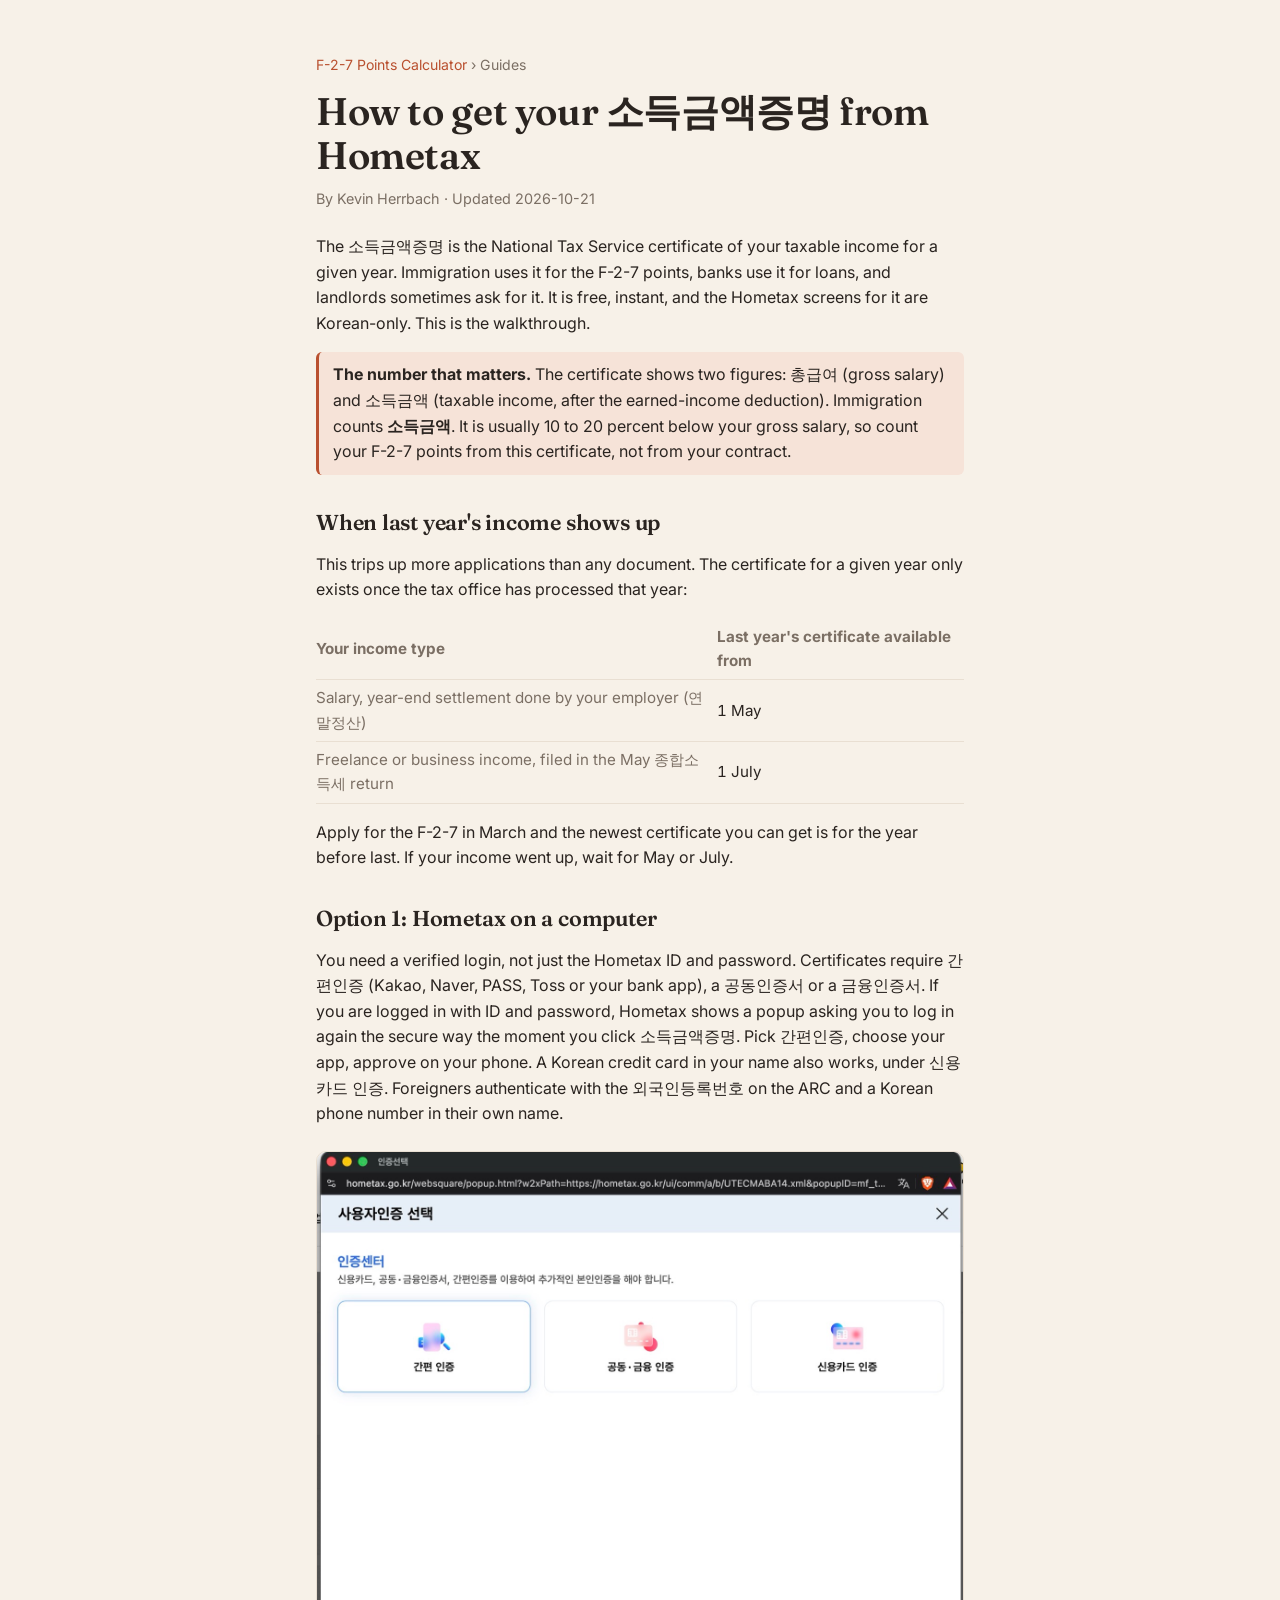
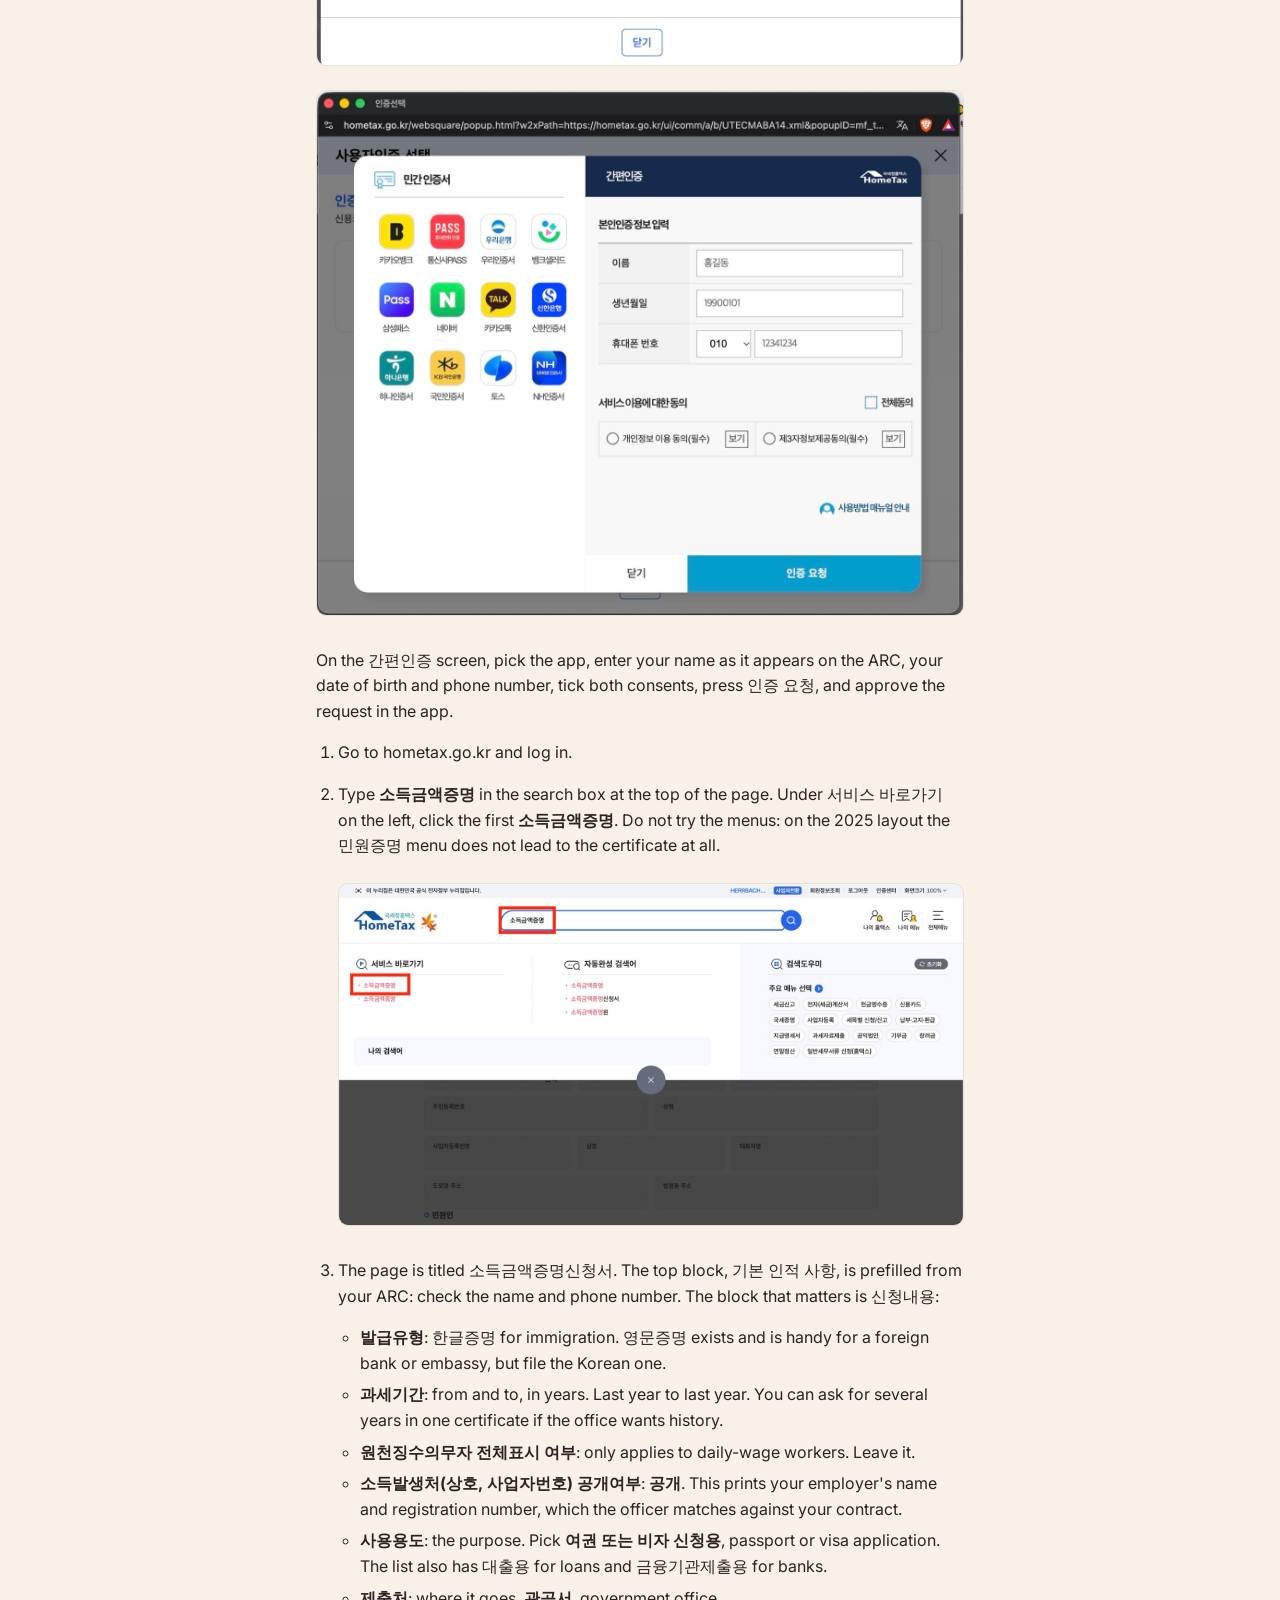
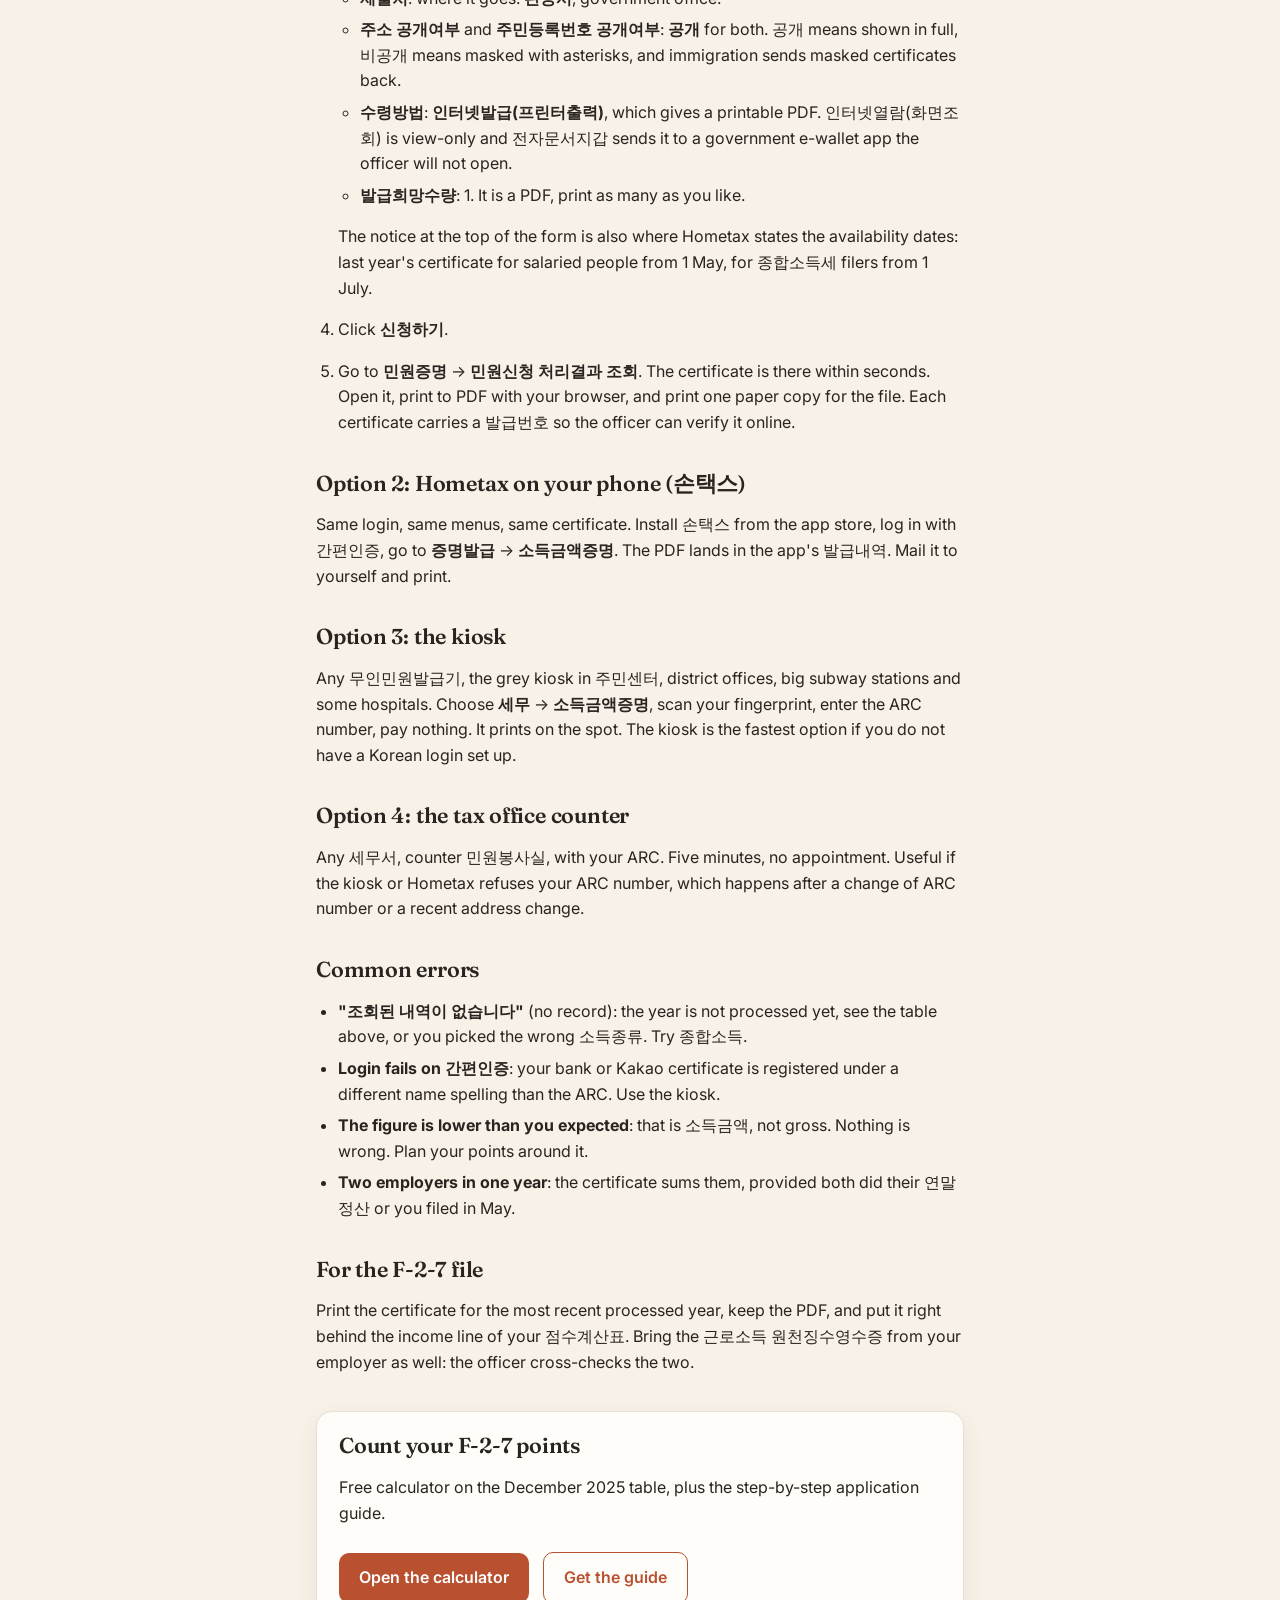
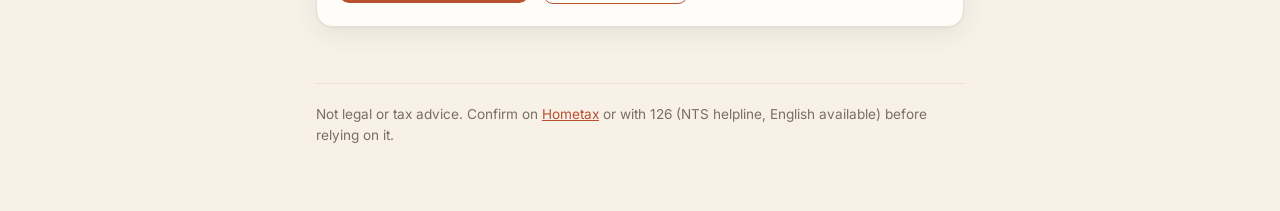
==== income-certificate-hometax.html @ 90f246bd "hometax: exact dropdown values" ====
<!doctype html>
<html lang="en">
<head>
<meta charset="utf-8">
<meta name="viewport" content="width=device-width, initial-scale=1">
<title>How to get your 소득금액증명 (income certificate) from Hometax, in English</title>
<meta name="description" content="Step-by-step: issuing the Korean income certificate (소득금액증명) on Hometax or at a kiosk, which number immigration reads for the F-2-7, and when last year's income becomes available.">
<link rel="canonical" href="https://kevin-h2r.github.io/f27/income-certificate-hometax.html">
<link rel="preconnect" href="https://fonts.googleapis.com">
<link href="https://fonts.googleapis.com/css2?family=Fraunces:opsz,wght@9..144,500;9..144,600&family=Inter:wght@400;500;600&display=swap" rel="stylesheet">
<link rel="stylesheet" href="style.css">
</head>
<body><main>
<p class="crumb"><a href="./">F-2-7 Points Calculator</a> › Guides</p>
<article>
<h1>How to get your 소득금액증명 from Hometax</h1><p class="byline">By Kevin Herrbach · Updated 2026-10-21</p>
<p>The 소득금액증명 is the National Tax Service certificate of your taxable income for a given year. Immigration uses it for the F-2-7 points, banks use it for loans, and landlords sometimes ask for it. It is free, instant, and the Hometax screens for it are Korean-only. This is the walkthrough.</p>
<div class="note"><strong>The number that matters.</strong> The certificate shows two figures: 총급여 (gross salary) and 소득금액 (taxable income, after the earned-income deduction). Immigration counts <strong>소득금액</strong>. It is usually 10 to 20 percent below your gross salary, so count your F-2-7 points from this certificate, not from your contract.</div><h2>When last year&#39;s income shows up</h2>
<p>This trips up more applications than any document. The certificate for a given year only exists once the tax office has processed that year:</p>
<table>
<thead>
<tr>
<th>Your income type</th>
<th>Last year&#39;s certificate available from</th>
</tr>
</thead>
<tbody><tr>
<td>Salary, year-end settlement done by your employer (연말정산)</td>
<td>1 May</td>
</tr>
<tr>
<td>Freelance or business income, filed in the May 종합소득세 return</td>
<td>1 July</td>
</tr>
</tbody></table>
<p>Apply for the F-2-7 in March and the newest certificate you can get is for the year before last. If your income went up, wait for May or July.</p>
<h2>Option 1: Hometax on a computer</h2>
<p>You need a verified login, not just the Hometax ID and password. Certificates require 간편인증 (Kakao, Naver, PASS, Toss or your bank app), a 공동인증서 or a 금융인증서. If you are logged in with ID and password, Hometax shows a popup asking you to log in again the secure way the moment you click 소득금액증명. Pick 간편인증, choose your app, approve on your phone. A Korean credit card in your name also works, under 신용카드 인증. Foreigners authenticate with the 외국인등록번호 on the ARC and a Korean phone number in their own name.</p>
<img src="img/hometax-auth.jpg" alt="Hometax popup asking for additional identity verification: 간편 인증, 공동·금융 인증, 신용카드 인증" loading="lazy" style="width:100%;border:1px solid var(--line);border-radius:10px;margin:8px 0"><img src="img/hometax-auth2.jpg" alt="Hometax 간편인증 screen: list of apps (KakaoTalk, Naver, PASS, Toss, bank apps) and the name, birth date, phone number form" loading="lazy" style="width:100%;border:1px solid var(--line);border-radius:10px;margin:8px 0"><p>On the 간편인증 screen, pick the app, enter your name as it appears on the ARC, your date of birth and phone number, tick both consents, press 인증 요청, and approve the request in the app.</p>
<ol>
<li><p>Go to hometax.go.kr and log in.</p>
</li>
<li><p>Type <strong>소득금액증명</strong> in the search box at the top of the page. Under 서비스 바로가기 on the left, click the first <strong>소득금액증명</strong>. Do not try the menus: on the 2025 layout the 민원증명 menu does not lead to the certificate at all.</p>
<img src="img/hometax-search.jpg" alt="Hometax search box with 소득금액증명 typed, and the 소득금액증명 link under 서비스 바로가기" loading="lazy" style="width:100%;border:1px solid var(--line);border-radius:10px;margin:8px 0"></li>
<li><p>The page is titled 소득금액증명신청서. The top block, 기본 인적 사항, is prefilled from your ARC: check the name and phone number. The block that matters is 신청내용:</p>
<ul>
<li><strong>발급유형</strong>: 한글증명 for immigration. 영문증명 exists and is handy for a foreign bank or embassy, but file the Korean one.</li>
<li><strong>과세기간</strong>: from and to, in years. Last year to last year. You can ask for several years in one certificate if the office wants history.</li>
<li><strong>원천징수의무자 전체표시 여부</strong>: only applies to daily-wage workers. Leave it.</li>
<li><strong>소득발생처(상호, 사업자번호) 공개여부</strong>: <strong>공개</strong>. This prints your employer&#39;s name and registration number, which the officer matches against your contract.</li>
<li><strong>사용용도</strong>: the purpose. Pick <strong>여권 또는 비자 신청용</strong>, passport or visa application. The list also has 대출용 for loans and 금융기관제출용 for banks.</li>
<li><strong>제출처</strong>: where it goes. <strong>관공서</strong>, government office.</li>
<li><strong>주소 공개여부</strong> and <strong>주민등록번호 공개여부</strong>: <strong>공개</strong> for both. 공개 means shown in full, 비공개 means masked with asterisks, and immigration sends masked certificates back.</li>
<li><strong>수령방법</strong>: <strong>인터넷발급(프린터출력)</strong>, which gives a printable PDF. 인터넷열람(화면조회) is view-only and 전자문서지갑 sends it to a government e-wallet app the officer will not open.</li>
<li><strong>발급희망수량</strong>: 1. It is a PDF, print as many as you like.</li>
</ul>
<p>The notice at the top of the form is also where Hometax states the availability dates: last year&#39;s certificate for salaried people from 1 May, for 종합소득세 filers from 1 July.</p>
</li>
<li><p>Click <strong>신청하기</strong>.</p>
</li>
<li><p>Go to <strong>민원증명</strong> → <strong>민원신청 처리결과 조회</strong>. The certificate is there within seconds. Open it, print to PDF with your browser, and print one paper copy for the file. Each certificate carries a 발급번호 so the officer can verify it online.</p>
</li>
</ol>
<h2>Option 2: Hometax on your phone (손택스)</h2>
<p>Same login, same menus, same certificate. Install 손택스 from the app store, log in with 간편인증, go to <strong>증명발급</strong> → <strong>소득금액증명</strong>. The PDF lands in the app&#39;s 발급내역. Mail it to yourself and print.</p>
<h2>Option 3: the kiosk</h2>
<p>Any 무인민원발급기, the grey kiosk in 주민센터, district offices, big subway stations and some hospitals. Choose <strong>세무</strong> → <strong>소득금액증명</strong>, scan your fingerprint, enter the ARC number, pay nothing. It prints on the spot. The kiosk is the fastest option if you do not have a Korean login set up.</p>
<h2>Option 4: the tax office counter</h2>
<p>Any 세무서, counter 민원봉사실, with your ARC. Five minutes, no appointment. Useful if the kiosk or Hometax refuses your ARC number, which happens after a change of ARC number or a recent address change.</p>
<h2>Common errors</h2>
<ul>
<li><strong>&quot;조회된 내역이 없습니다&quot;</strong> (no record): the year is not processed yet, see the table above, or you picked the wrong 소득종류. Try 종합소득.</li>
<li><strong>Login fails on 간편인증</strong>: your bank or Kakao certificate is registered under a different name spelling than the ARC. Use the kiosk.</li>
<li><strong>The figure is lower than you expected</strong>: that is 소득금액, not gross. Nothing is wrong. Plan your points around it.</li>
<li><strong>Two employers in one year</strong>: the certificate sums them, provided both did their 연말정산 or you filed in May.</li>
</ul>
<h2>For the F-2-7 file</h2>
<p>Print the certificate for the most recent processed year, keep the PDF, and put it right behind the income line of your 점수계산표. Bring the 근로소득 원천징수영수증 from your employer as well: the officer cross-checks the two.</p>
</article>
<div class="card box">
<h2 style="margin-top:0">Count your F-2-7 points</h2>
<p>Free calculator on the December 2025 table, plus the step-by-step application guide.</p>
<a class="cta" href="./">Open the calculator</a>
<a class="cta alt" href="https://kevinherrbach.gumroad.com/l/f_2_7">Get the guide</a>
</div>
<footer>Not legal or tax advice. Confirm on <a href="https://www.hometax.go.kr">Hometax</a> or with 126 (NTS helpline, English available) before relying on it.</footer>
</main></body></html>
---- style.css ----
:root{--bg:#f7f1e8;--card:#fffdf9;--fg:#2a2420;--muted:#7b6f64;--line:#e9dfd2;--accent:#b9502f;--accent-soft:#f6e3d8;--ok:#3f7d5a;--ok-soft:#e3efe6;--bad:#b5432e;--bad-soft:#f8e1dc;--shadow:0 1px 2px rgba(60,40,20,.05),0 8px 24px rgba(60,40,20,.07)}
*{box-sizing:border-box}
body{margin:0;background:var(--bg);color:var(--fg);font:16px/1.6 Inter,system-ui,sans-serif;-webkit-font-smoothing:antialiased}
main{max-width:680px;margin:0 auto;padding:40px 16px 64px}
h1,h2{font-family:Fraunces,Georgia,serif;font-weight:600;letter-spacing:-.01em;line-height:1.15}
h1{font-size:2.4rem;margin:0 0 10px}
h2{font-size:1.35rem;margin:40px 0 12px}
.lede{color:var(--muted);margin:0 0 24px;font-size:1.05rem}
.lede strong{color:var(--fg)}
.card{background:var(--card);border:1px solid var(--line);border-radius:16px;padding:22px;box-shadow:var(--shadow)}
#result{position:sticky;top:12px;z-index:1;margin-bottom:24px}
.score{display:flex;align-items:baseline;gap:10px;flex-wrap:wrap}
#total{font-family:Fraunces,Georgia,serif;font-size:3rem;font-weight:600;line-height:1}
.of{color:var(--muted);font-size:1.1rem}
#verdict{margin-left:auto;padding:4px 12px;border-radius:999px;font-size:.85rem;font-weight:600}
.ok{background:var(--ok-soft);color:var(--ok)}.bad{background:var(--bad-soft);color:var(--bad)}
.bar{height:8px;background:var(--line);border-radius:999px;margin:14px 0 16px;overflow:hidden}
.bar i{display:block;height:100%;width:0;background:var(--accent);border-radius:999px;transition:width .3s}
.bar i.ok{background:var(--ok)}
summary{cursor:pointer;font-size:.88rem;color:var(--muted);font-weight:500;list-style:none;display:flex;align-items:center;gap:6px}summary::before{content:"▸";font-size:.75rem;transition:transform .15s}details[open] summary::before{transform:rotate(90deg)}details[open] summary{margin-bottom:6px}
table{width:100%;border-collapse:collapse;font-size:.92rem;color:var(--muted)}
td{padding:5px 0;border-top:1px dashed var(--line)}td:last-child{text-align:right;color:var(--fg);font-weight:600;font-variant-numeric:tabular-nums}
form h2:first-of-type{margin-top:0}
form h2{font-size:1.1rem;margin:28px 0 4px}
label{display:block;margin:16px 0 6px;font-weight:500;font-size:.95rem}
select,input{width:100%;padding:11px 12px;font:inherit;border:1px solid var(--line);border-radius:10px;background:#fff;color:var(--fg);transition:border-color .15s,box-shadow .15s}
select:focus,input:focus{outline:none;border-color:var(--accent);box-shadow:0 0 0 3px var(--accent-soft)}
.chk{display:flex;gap:10px;align-items:flex-start;font-weight:400;margin:8px 0}.chk input{width:18px;height:18px;margin-top:3px;accent-color:var(--accent)}
.muted{color:var(--muted);font-size:.88rem}
#gap{padding-left:20px}#gap li{margin:6px 0}
.cta{display:inline-block;padding:12px 20px;border-radius:10px;background:var(--accent);color:#fff;text-decoration:none;font-weight:600;margin:10px 10px 0 0;transition:transform .1s,filter .15s}
.cta:hover{filter:brightness(1.06);transform:translateY(-1px)}
.cta.alt{background:transparent;color:var(--accent);border:1.5px solid var(--accent)}
ul.kit{list-style:none;padding:0;display:grid;gap:8px}
ul.kit li a{display:block;padding:12px 14px;background:var(--card);border:1px solid var(--line);border-radius:10px;color:var(--fg);text-decoration:none}
ul.kit li a:hover{border-color:var(--accent)}
.faq p{margin:0 0 14px}.faq strong{display:block;font-weight:600}
footer{margin-top:56px;padding-top:20px;border-top:1px solid var(--line);font-size:.85rem;color:var(--muted)}
footer a,p a{color:var(--accent)}

/* articles */
article h2{margin-top:36px}article h3{font-family:Fraunces,Georgia,serif;font-size:1.05rem;margin:24px 0 6px}
article p,article li{color:var(--fg)}article ol,article ul{padding-left:22px}article li{margin:6px 0}
article table{margin:12px 0}article td,article th{text-align:left;padding:6px 8px 6px 0;border-bottom:1px solid var(--line);font-size:.95rem}article td:last-child{text-align:left;font-weight:400}
.note{background:var(--accent-soft);border-left:3px solid var(--accent);padding:10px 14px;border-radius:6px;margin:16px 0}
.crumb{font-size:.88rem;color:var(--muted);margin-bottom:12px}.crumb a{color:var(--accent);text-decoration:none}
.byline{color:var(--muted);font-size:.9rem;margin:0 0 24px}
.box{margin:36px 0 0}
ul.guides{list-style:none;padding:0}ul.guides li{margin:8px 0}ul.guides a{color:var(--accent);text-decoration:none;font-weight:500}
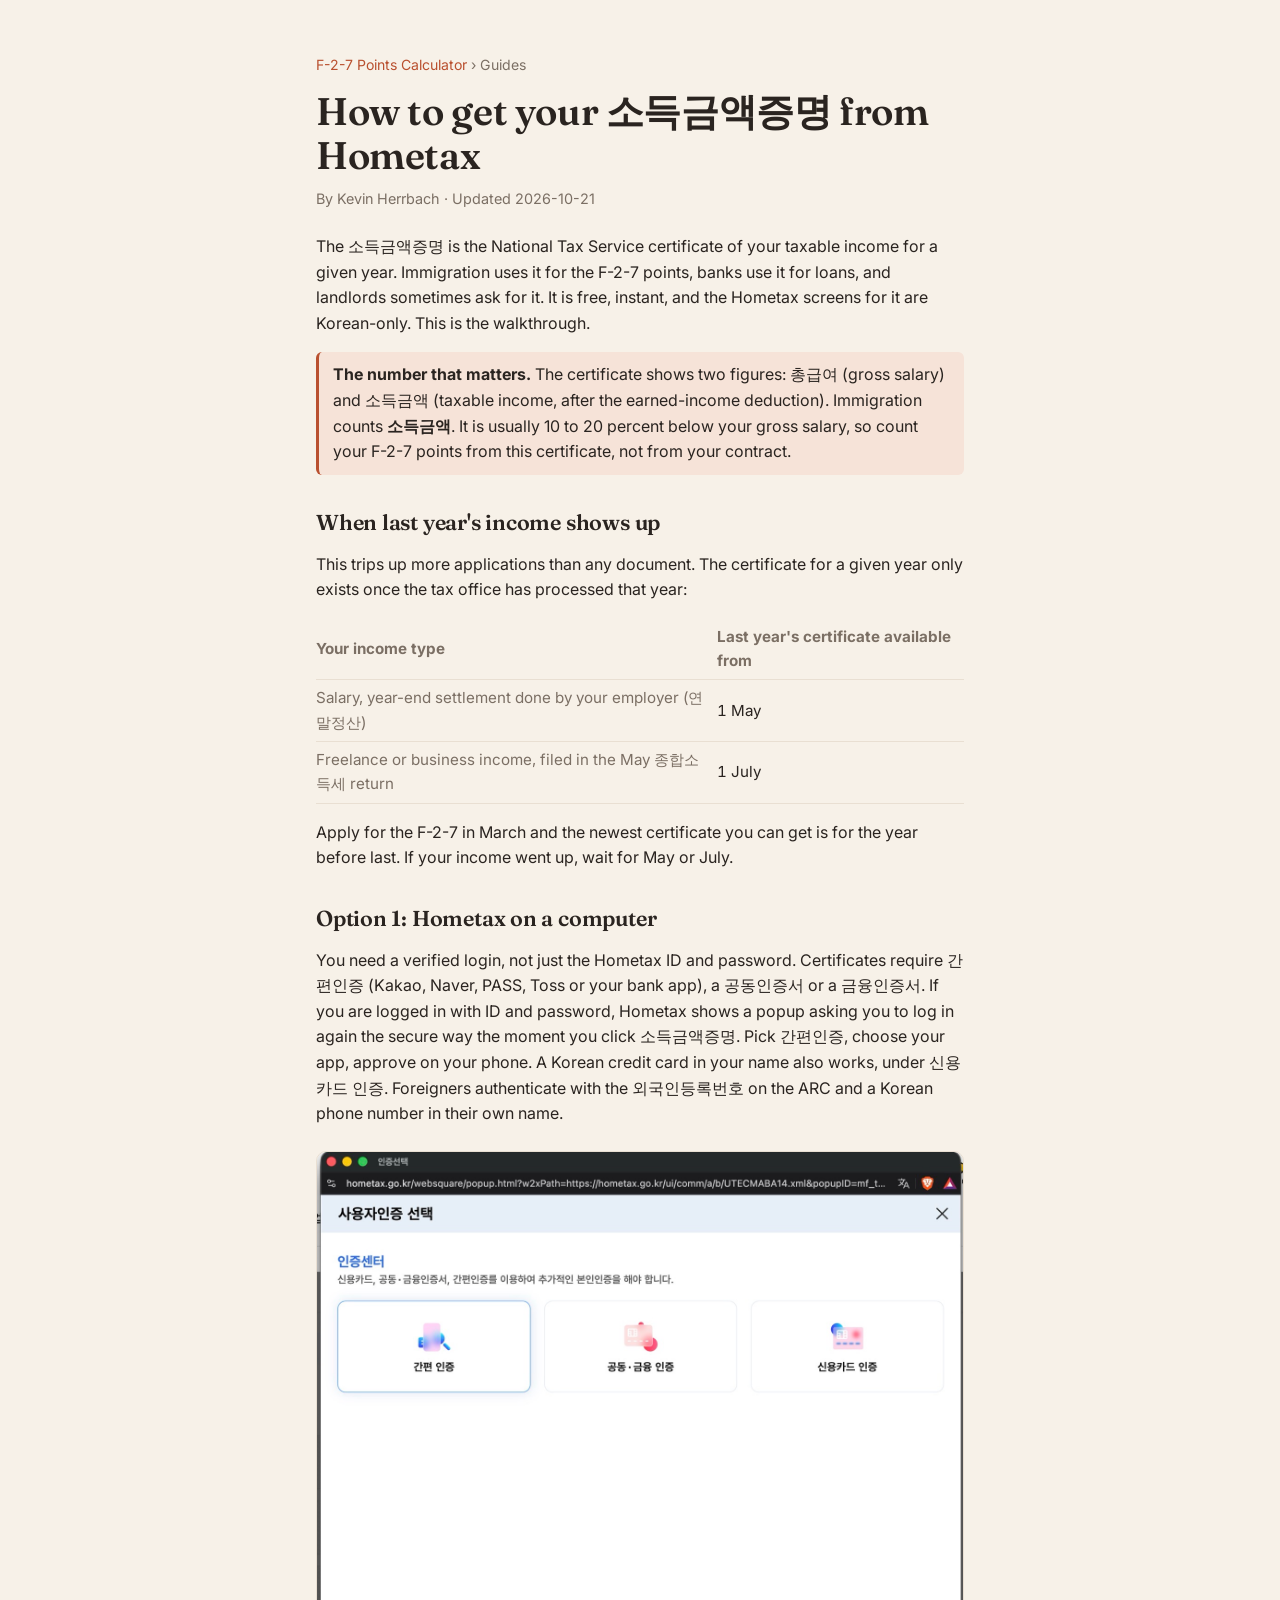
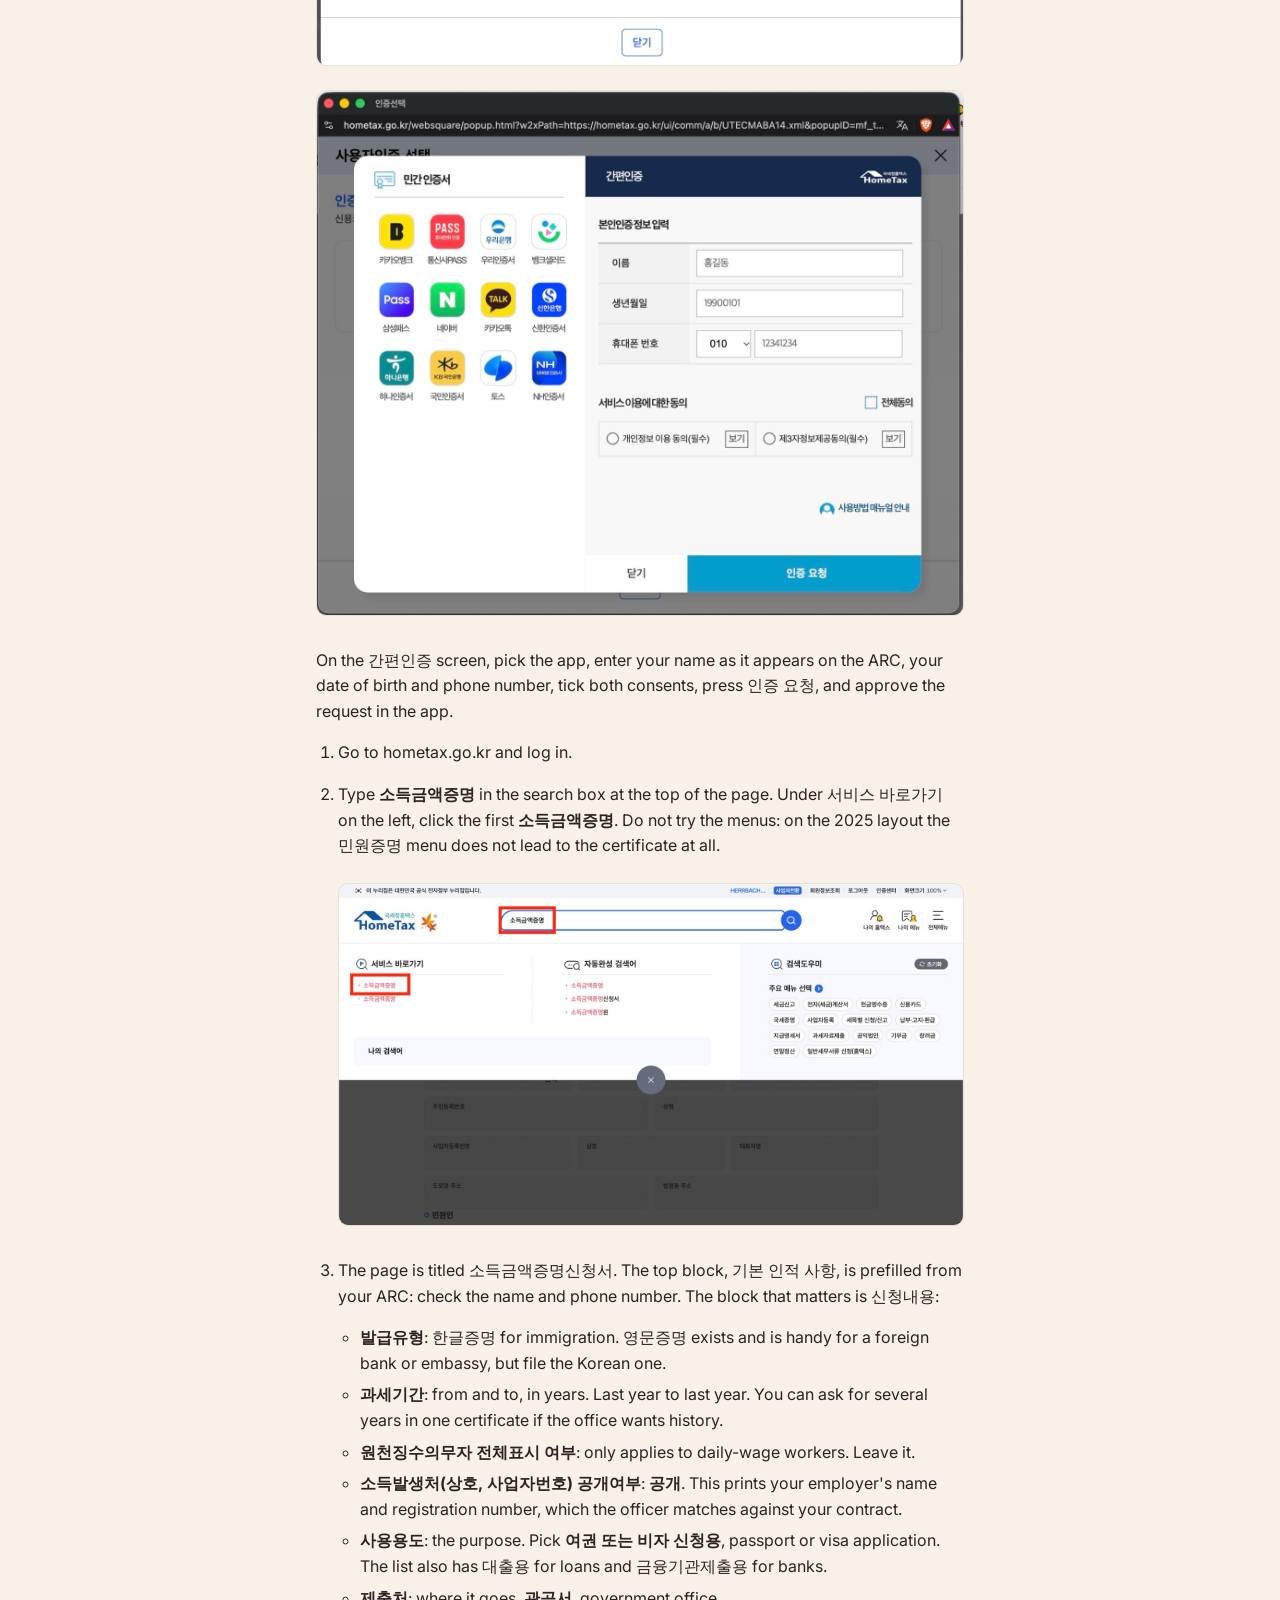
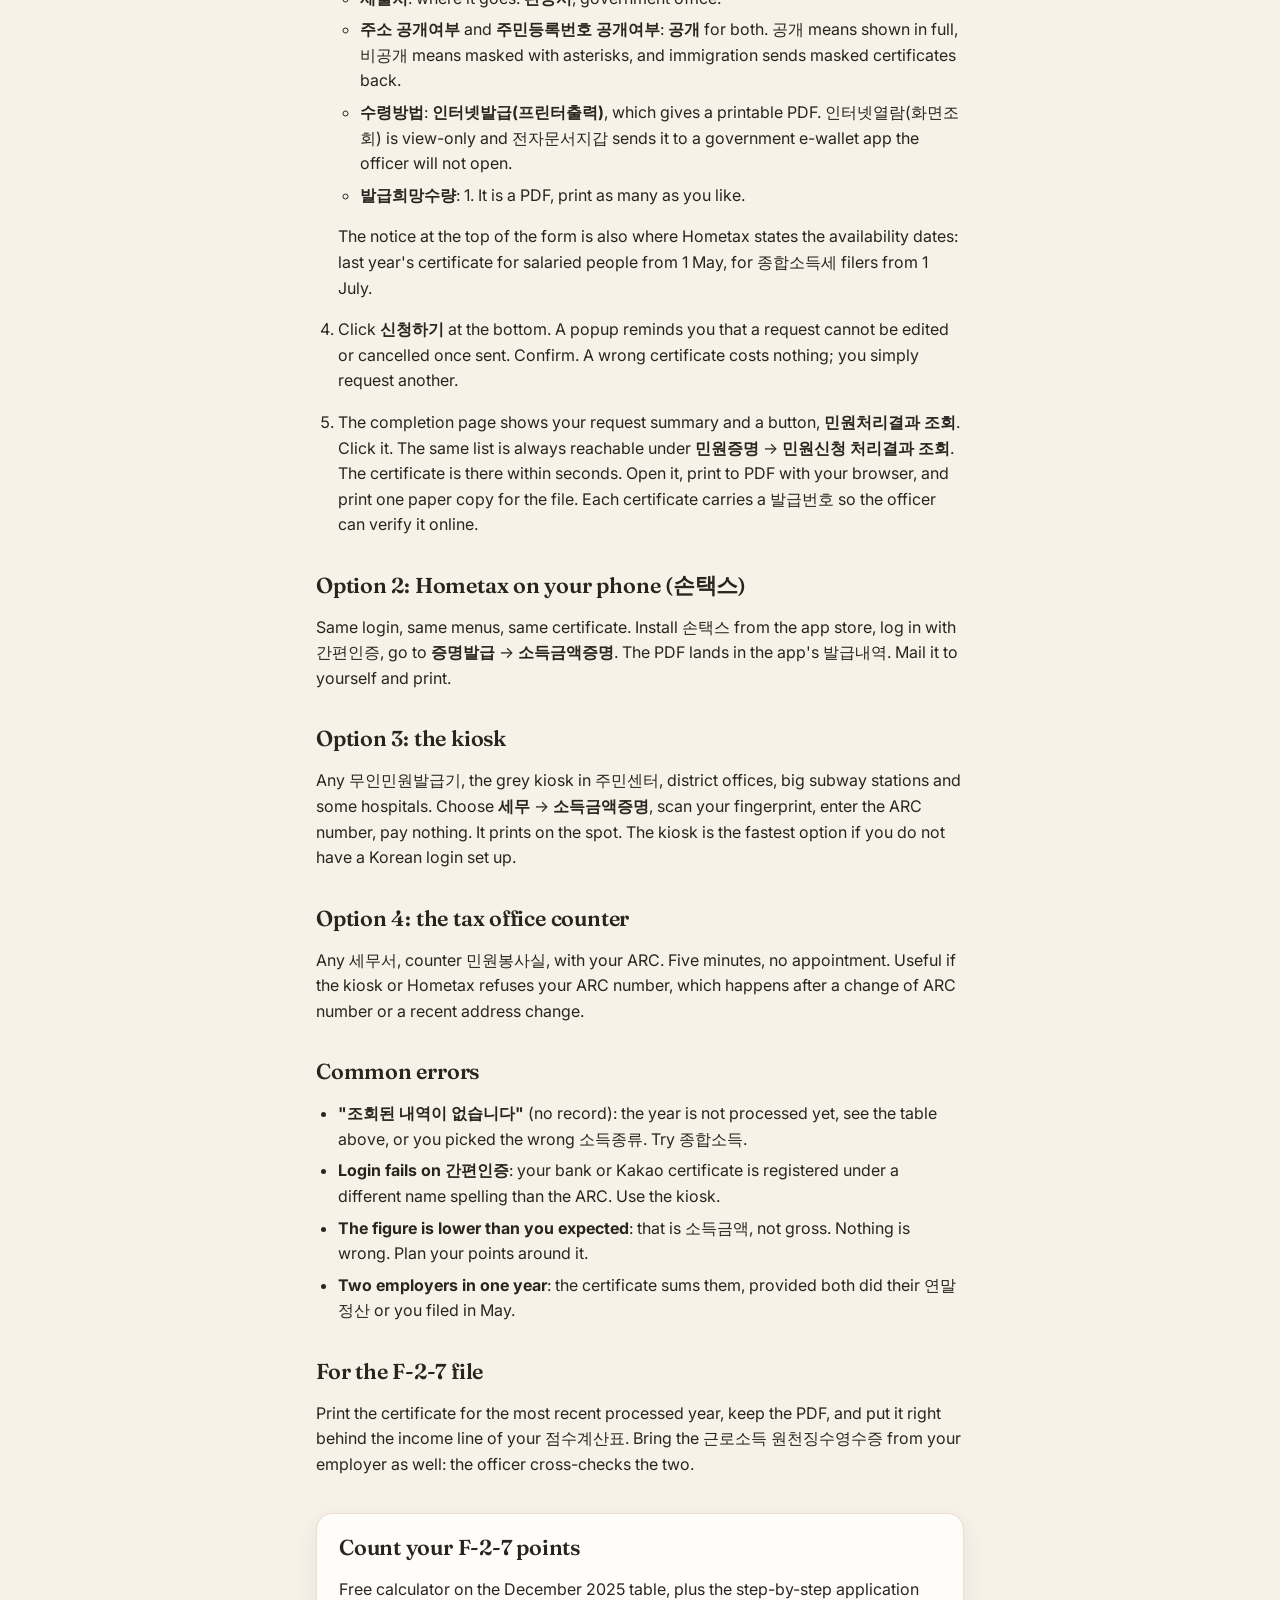
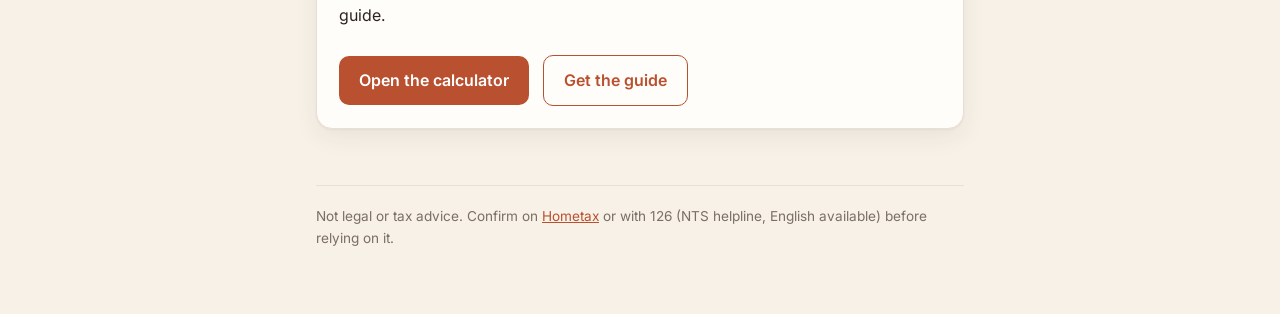
==== commit 047f9734: "hometax: submit and result flow" ====
--- a/income-certificate-hometax.html
+++ b/income-certificate-hometax.html
@@ -56,9 +56,9 @@
 </ul>
 <p>The notice at the top of the form is also where Hometax states the availability dates: last year&#39;s certificate for salaried people from 1 May, for 종합소득세 filers from 1 July.</p>
 </li>
-<li><p>Click <strong>신청하기</strong>.</p>
+<li><p>Click <strong>신청하기</strong> at the bottom. A popup reminds you that a request cannot be edited or cancelled once sent. Confirm. A wrong certificate costs nothing; you simply request another.</p>
 </li>
-<li><p>Go to <strong>민원증명</strong> → <strong>민원신청 처리결과 조회</strong>. The certificate is there within seconds. Open it, print to PDF with your browser, and print one paper copy for the file. Each certificate carries a 발급번호 so the officer can verify it online.</p>
+<li><p>The completion page shows your request summary and a button, <strong>민원처리결과 조회</strong>. Click it. The same list is always reachable under <strong>민원증명</strong> → <strong>민원신청 처리결과 조회</strong>. The certificate is there within seconds. Open it, print to PDF with your browser, and print one paper copy for the file. Each certificate carries a 발급번호 so the officer can verify it online.</p>
 </li>
 </ol>
 <h2>Option 2: Hometax on your phone (손택스)</h2>
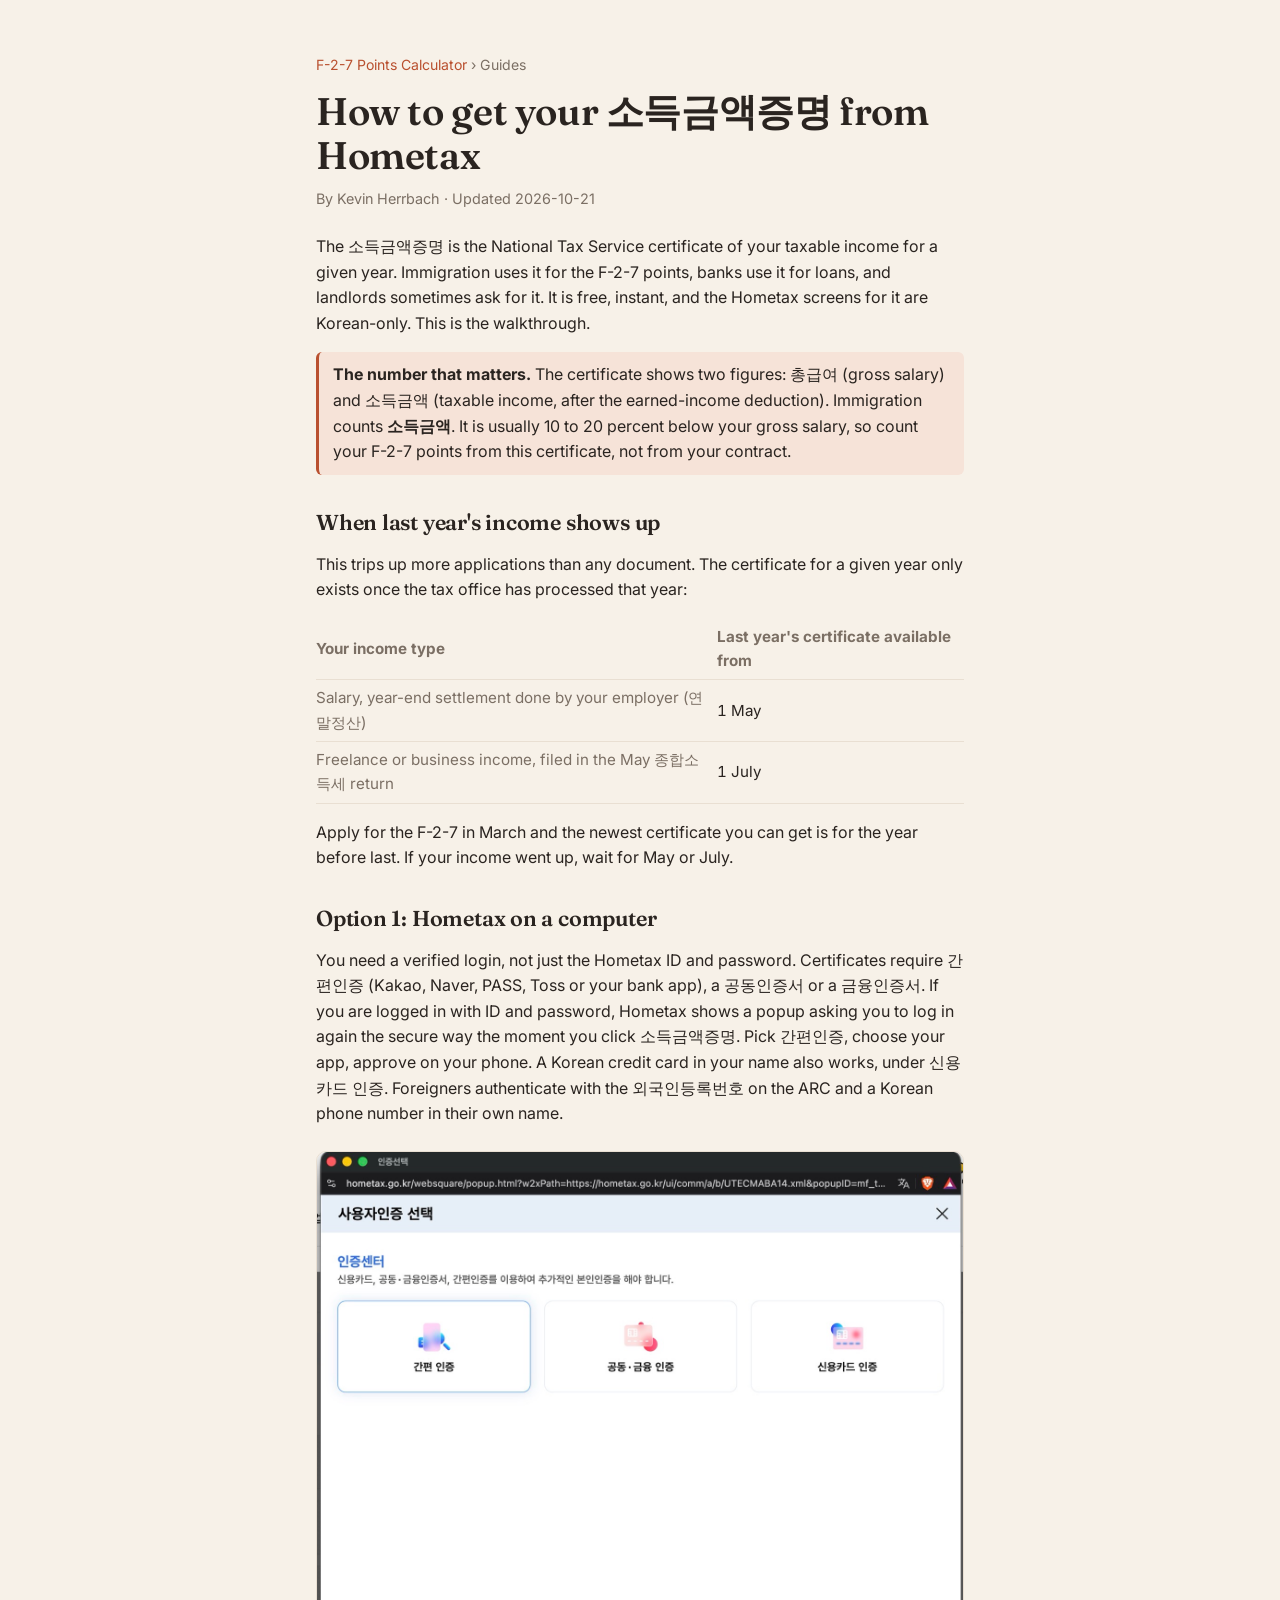
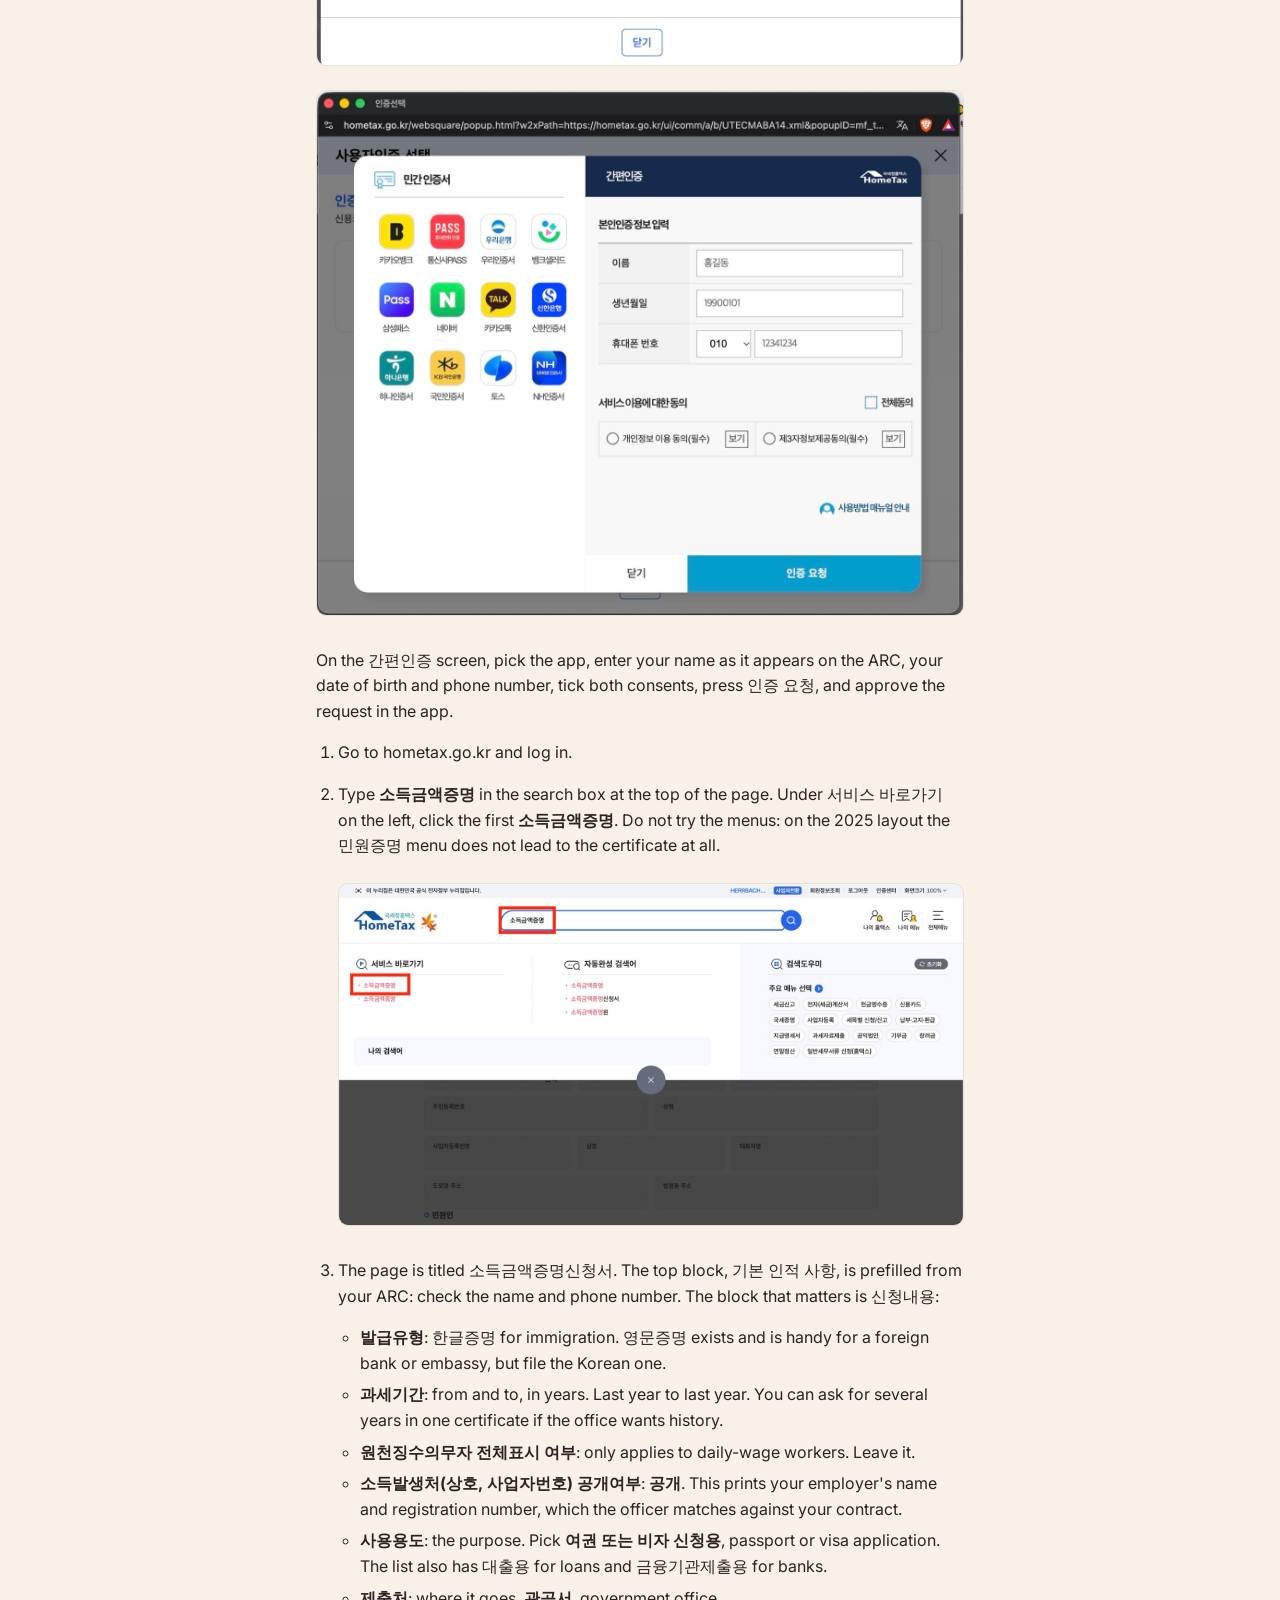
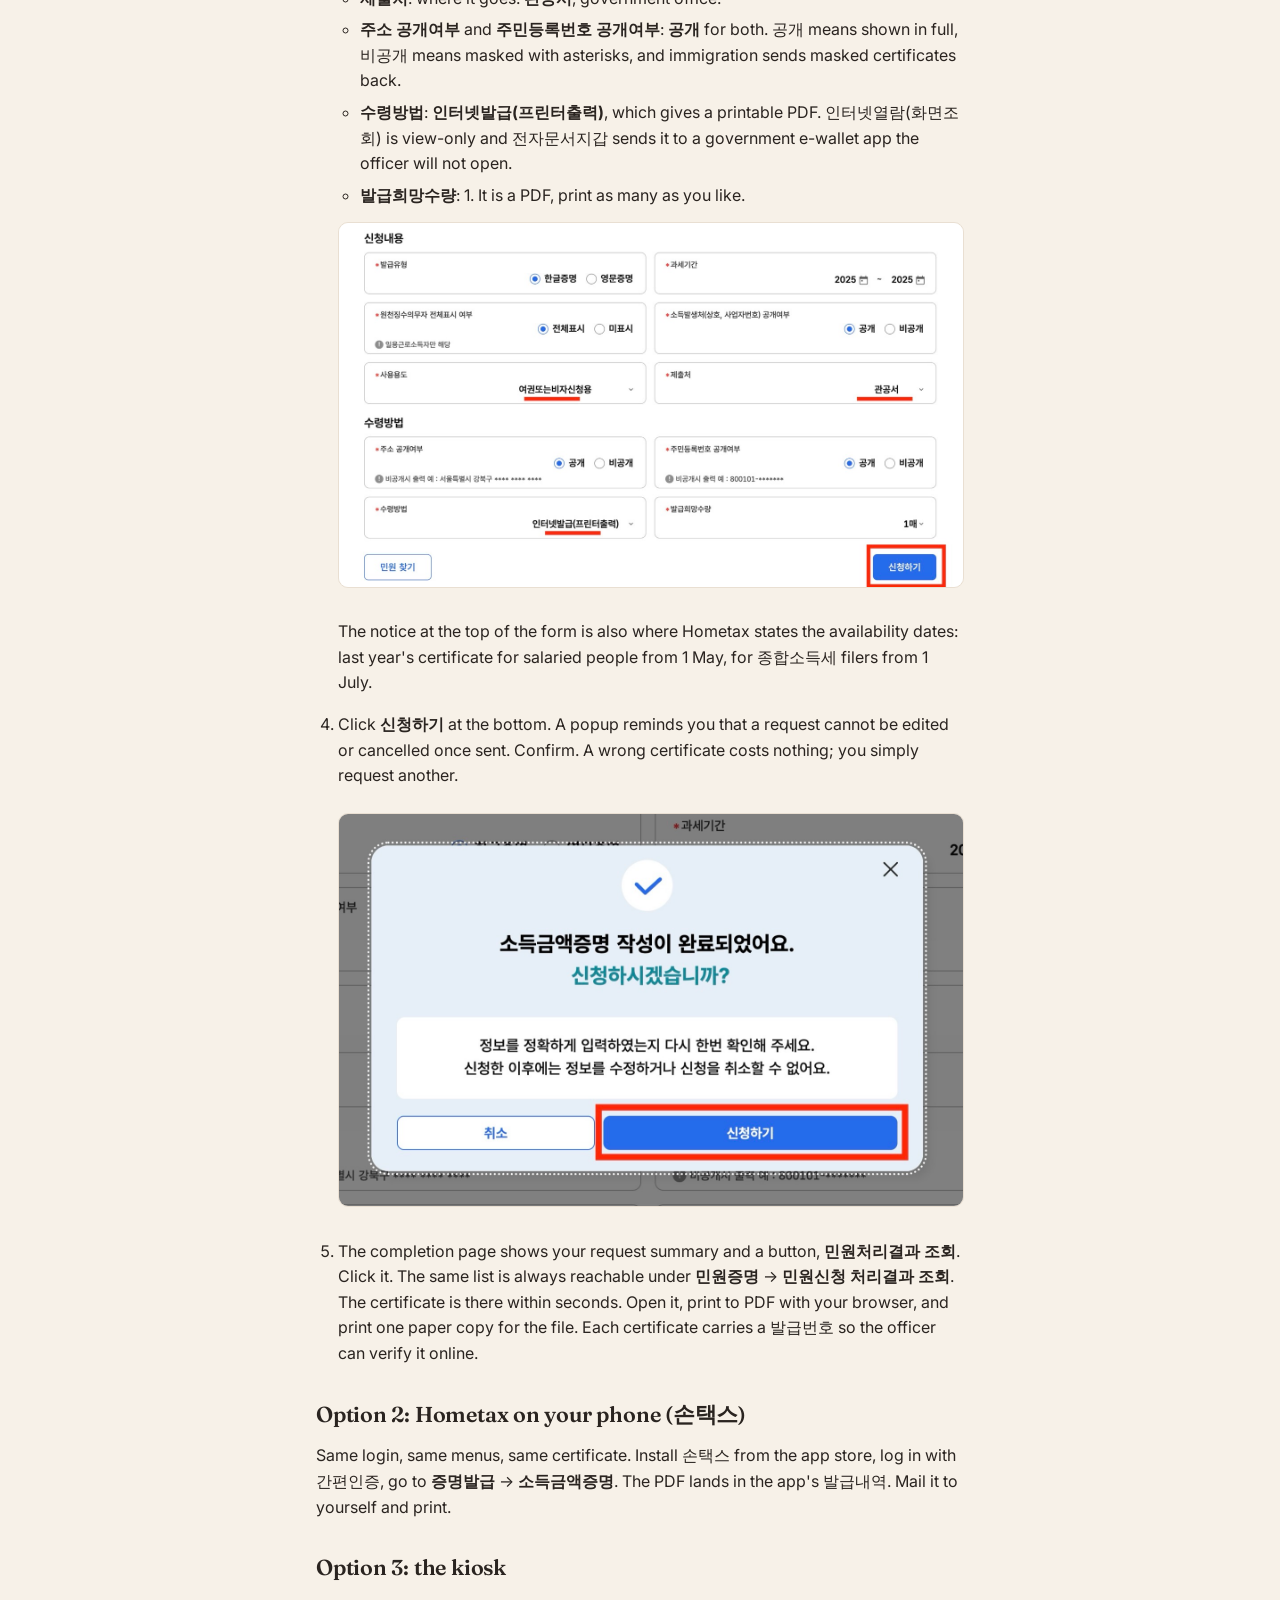
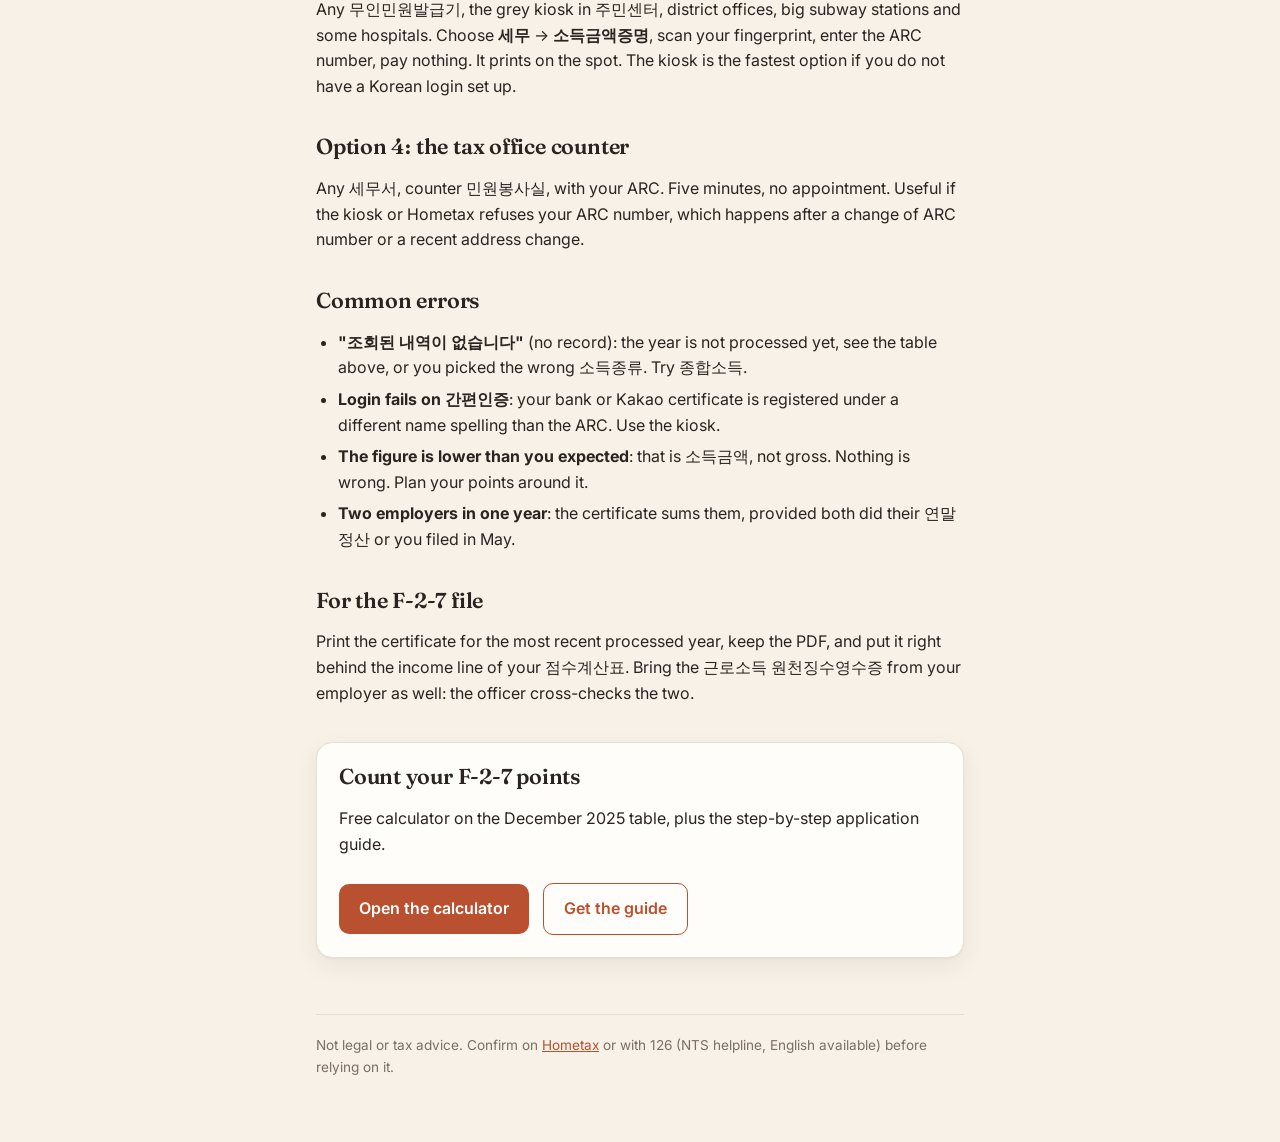
==== commit 13670242: "hometax: form and confirm screenshots" ====
--- a/income-certificate-hometax.html
+++ b/income-certificate-hometax.html
@@ -54,10 +54,10 @@
 <li><strong>수령방법</strong>: <strong>인터넷발급(프린터출력)</strong>, which gives a printable PDF. 인터넷열람(화면조회) is view-only and 전자문서지갑 sends it to a government e-wallet app the officer will not open.</li>
 <li><strong>발급희망수량</strong>: 1. It is a PDF, print as many as you like.</li>
 </ul>
-<p>The notice at the top of the form is also where Hometax states the availability dates: last year&#39;s certificate for salaried people from 1 May, for 종합소득세 filers from 1 July.</p>
+<img src="img/hometax-form.jpg" alt="The 신청내용 block of the 소득금액증명 request form filled in for immigration: 한글증명, year, 공개 on all disclosure options, 여권또는비자신청용, 관공서, 인터넷발급(프린터출력), 1매" loading="lazy" style="width:100%;border:1px solid var(--line);border-radius:10px;margin:8px 0"><p>The notice at the top of the form is also where Hometax states the availability dates: last year&#39;s certificate for salaried people from 1 May, for 종합소득세 filers from 1 July.</p>
 </li>
 <li><p>Click <strong>신청하기</strong> at the bottom. A popup reminds you that a request cannot be edited or cancelled once sent. Confirm. A wrong certificate costs nothing; you simply request another.</p>
-</li>
+<img src="img/hometax-confirm.jpg" alt="Confirmation popup: the request is complete, submit? It cannot be edited or cancelled afterwards. Buttons 취소 and 신청하기" loading="lazy" style="width:100%;border:1px solid var(--line);border-radius:10px;margin:8px 0"></li>
 <li><p>The completion page shows your request summary and a button, <strong>민원처리결과 조회</strong>. Click it. The same list is always reachable under <strong>민원증명</strong> → <strong>민원신청 처리결과 조회</strong>. The certificate is there within seconds. Open it, print to PDF with your browser, and print one paper copy for the file. Each certificate carries a 발급번호 so the officer can verify it online.</p>
 </li>
 </ol>
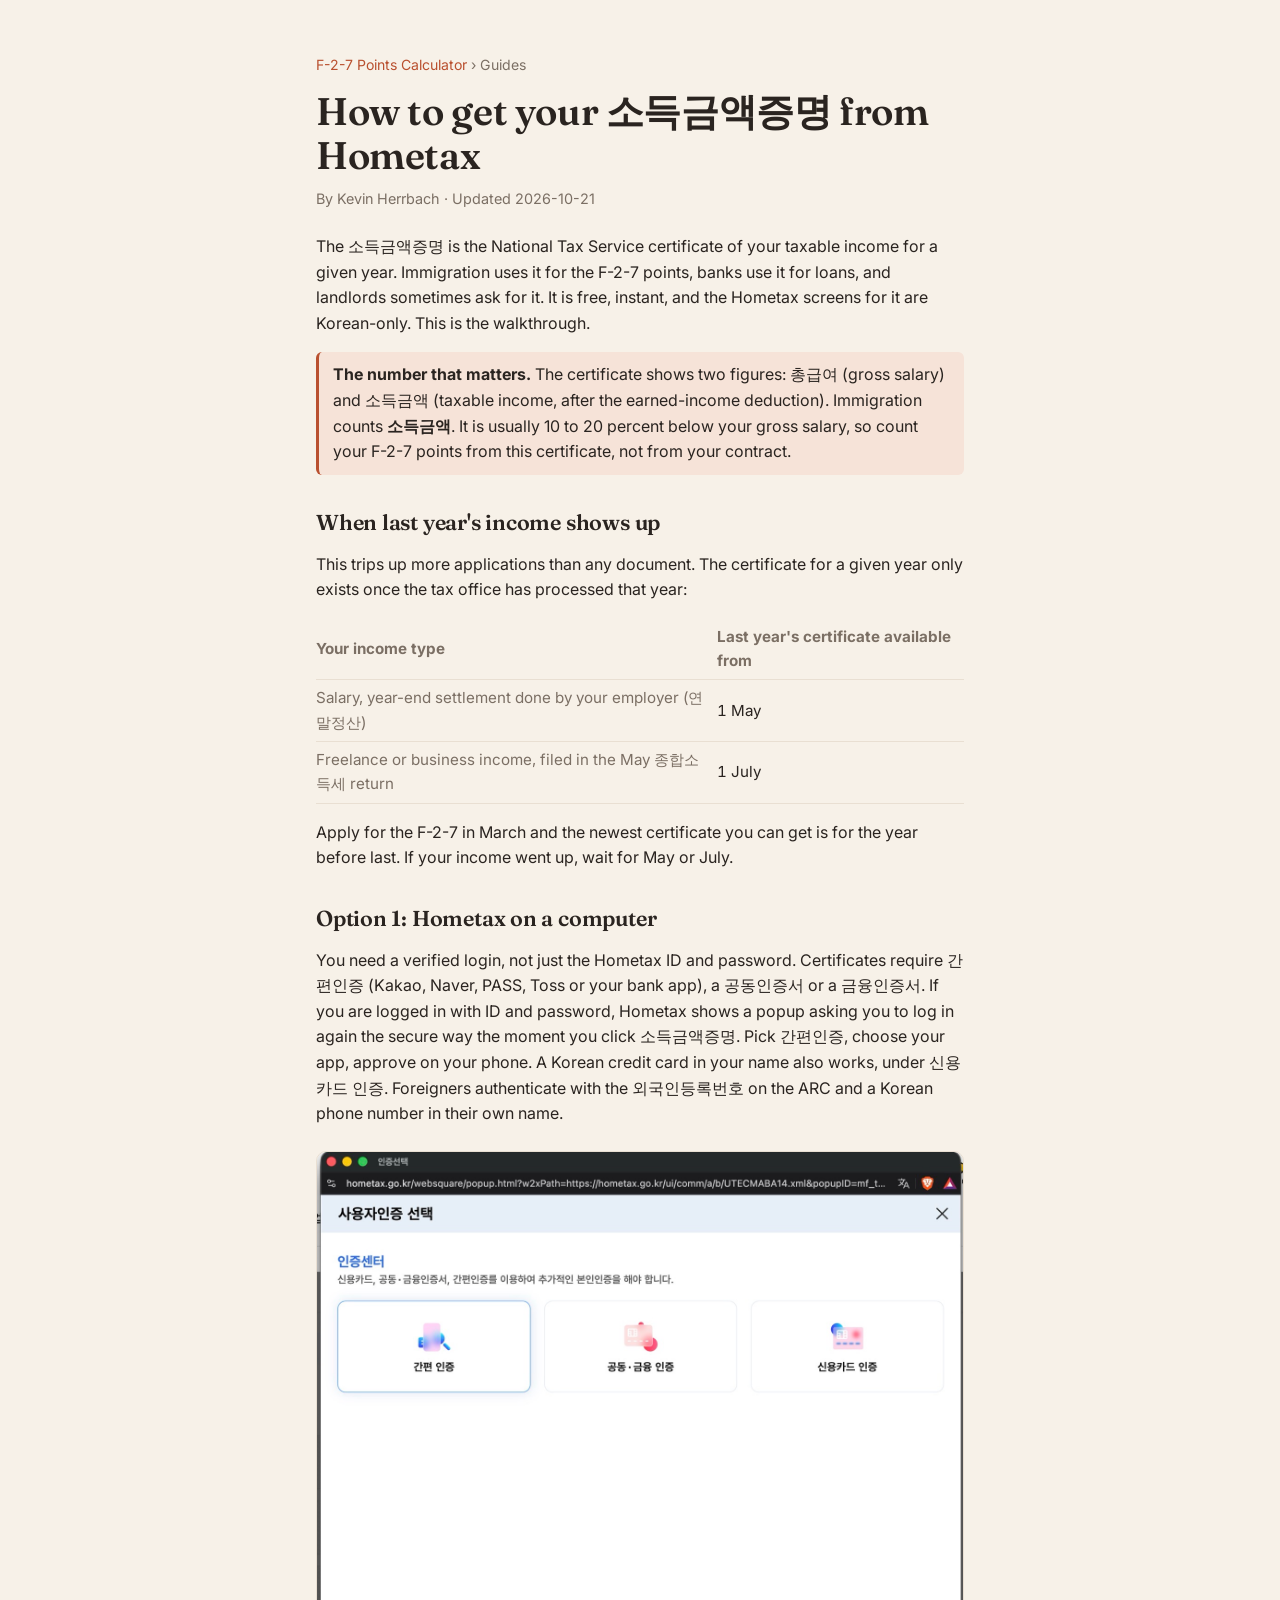
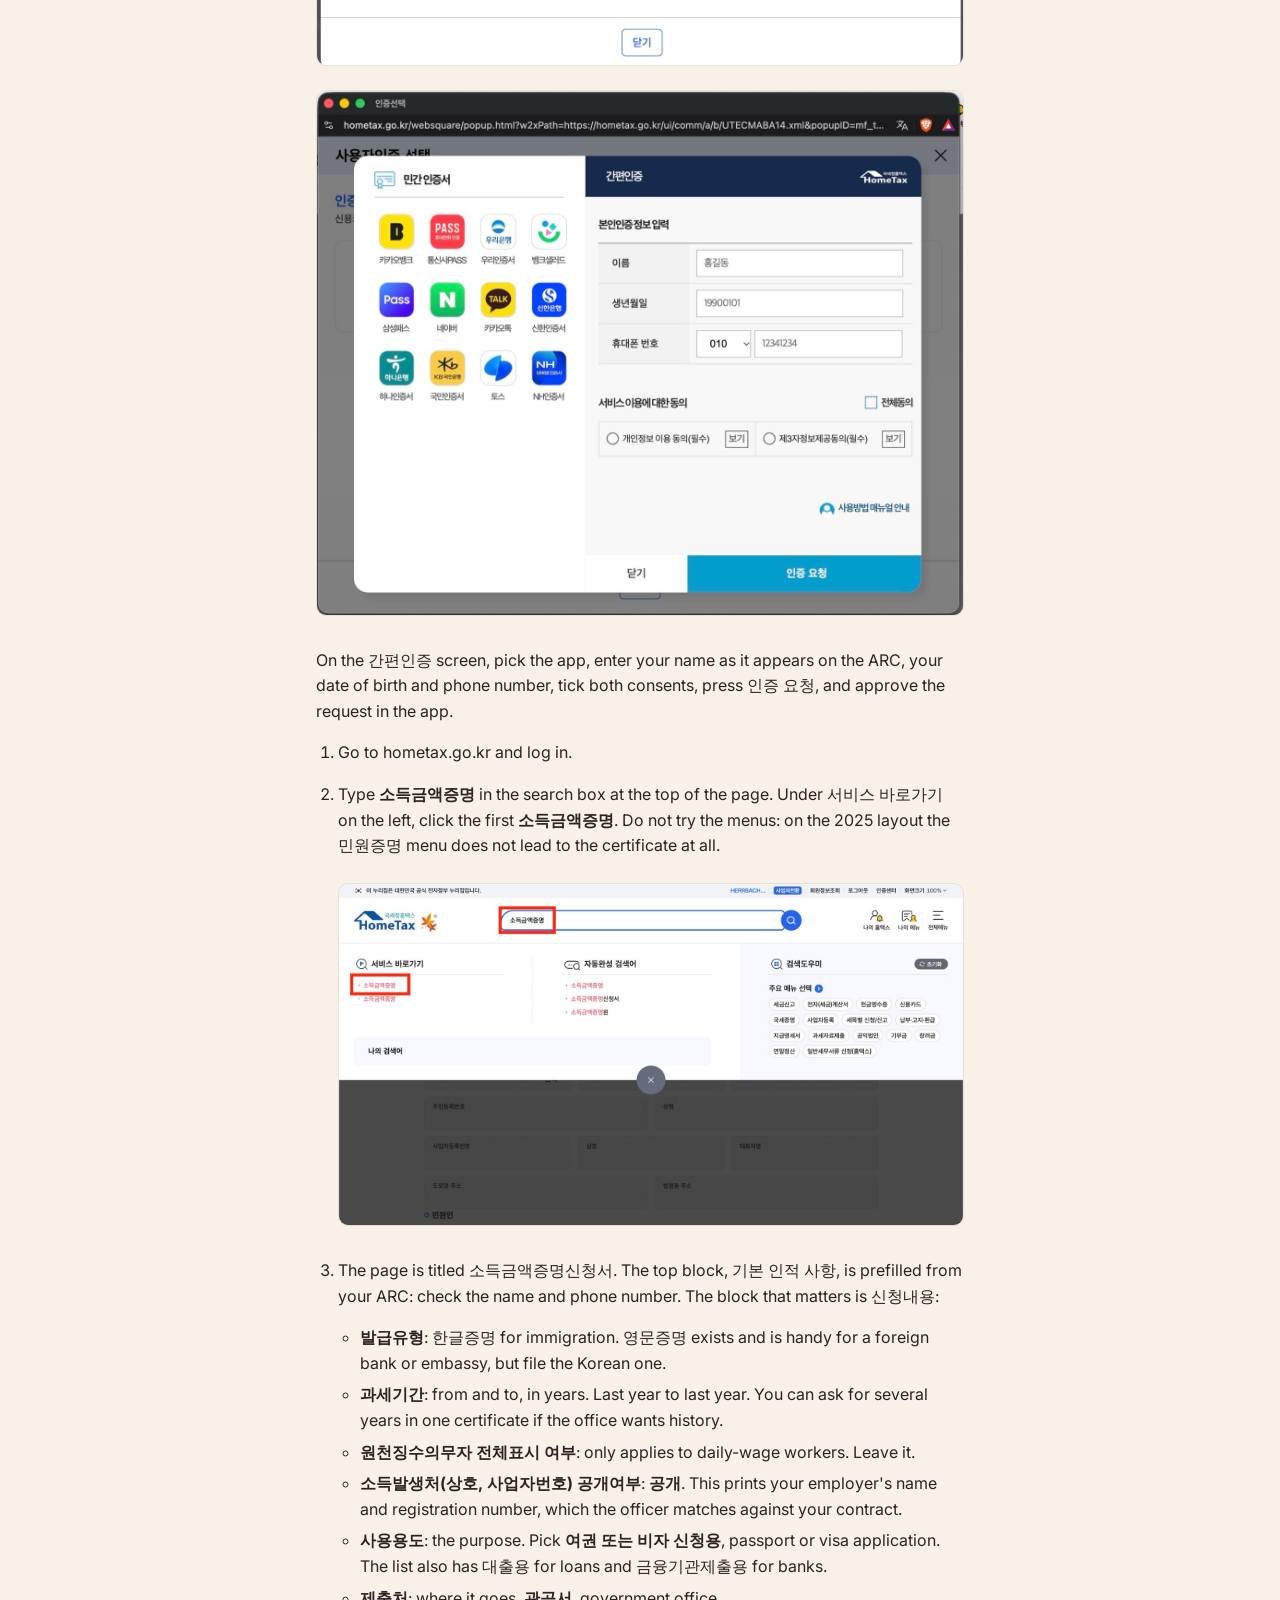
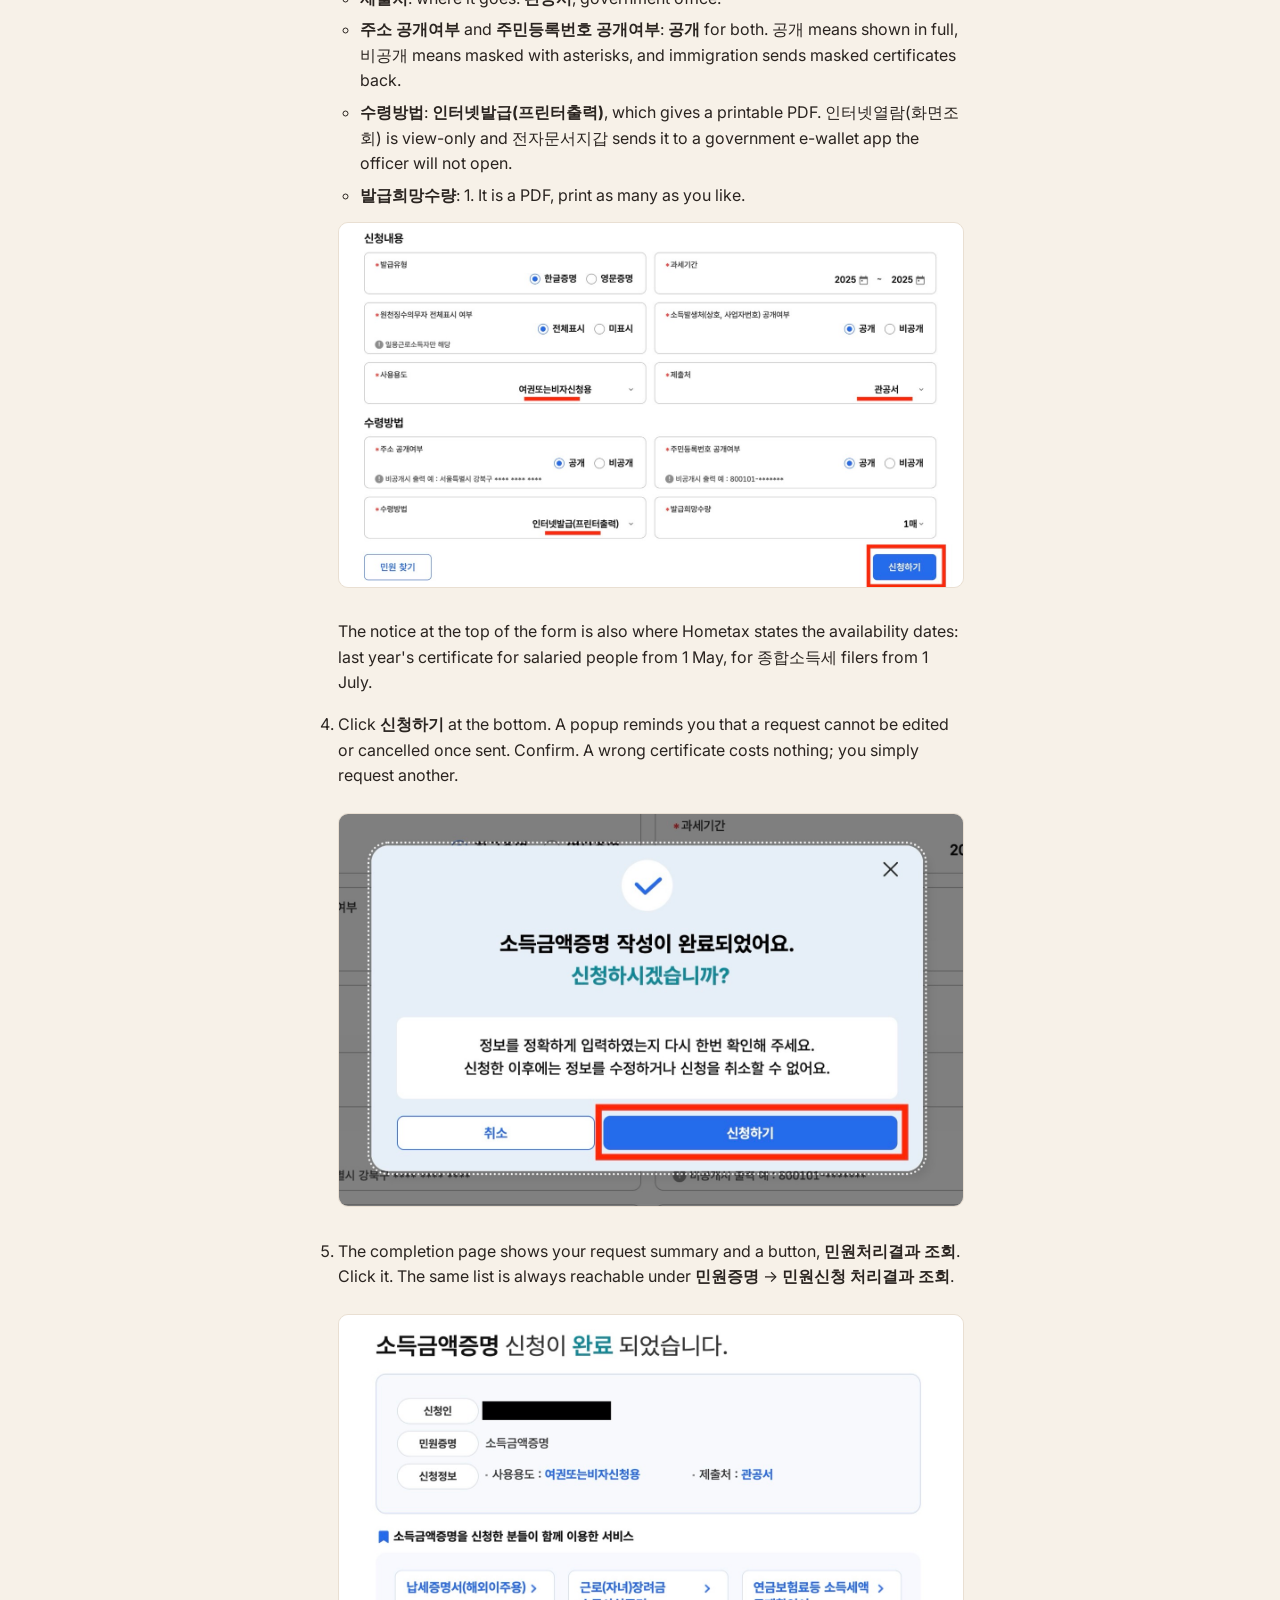
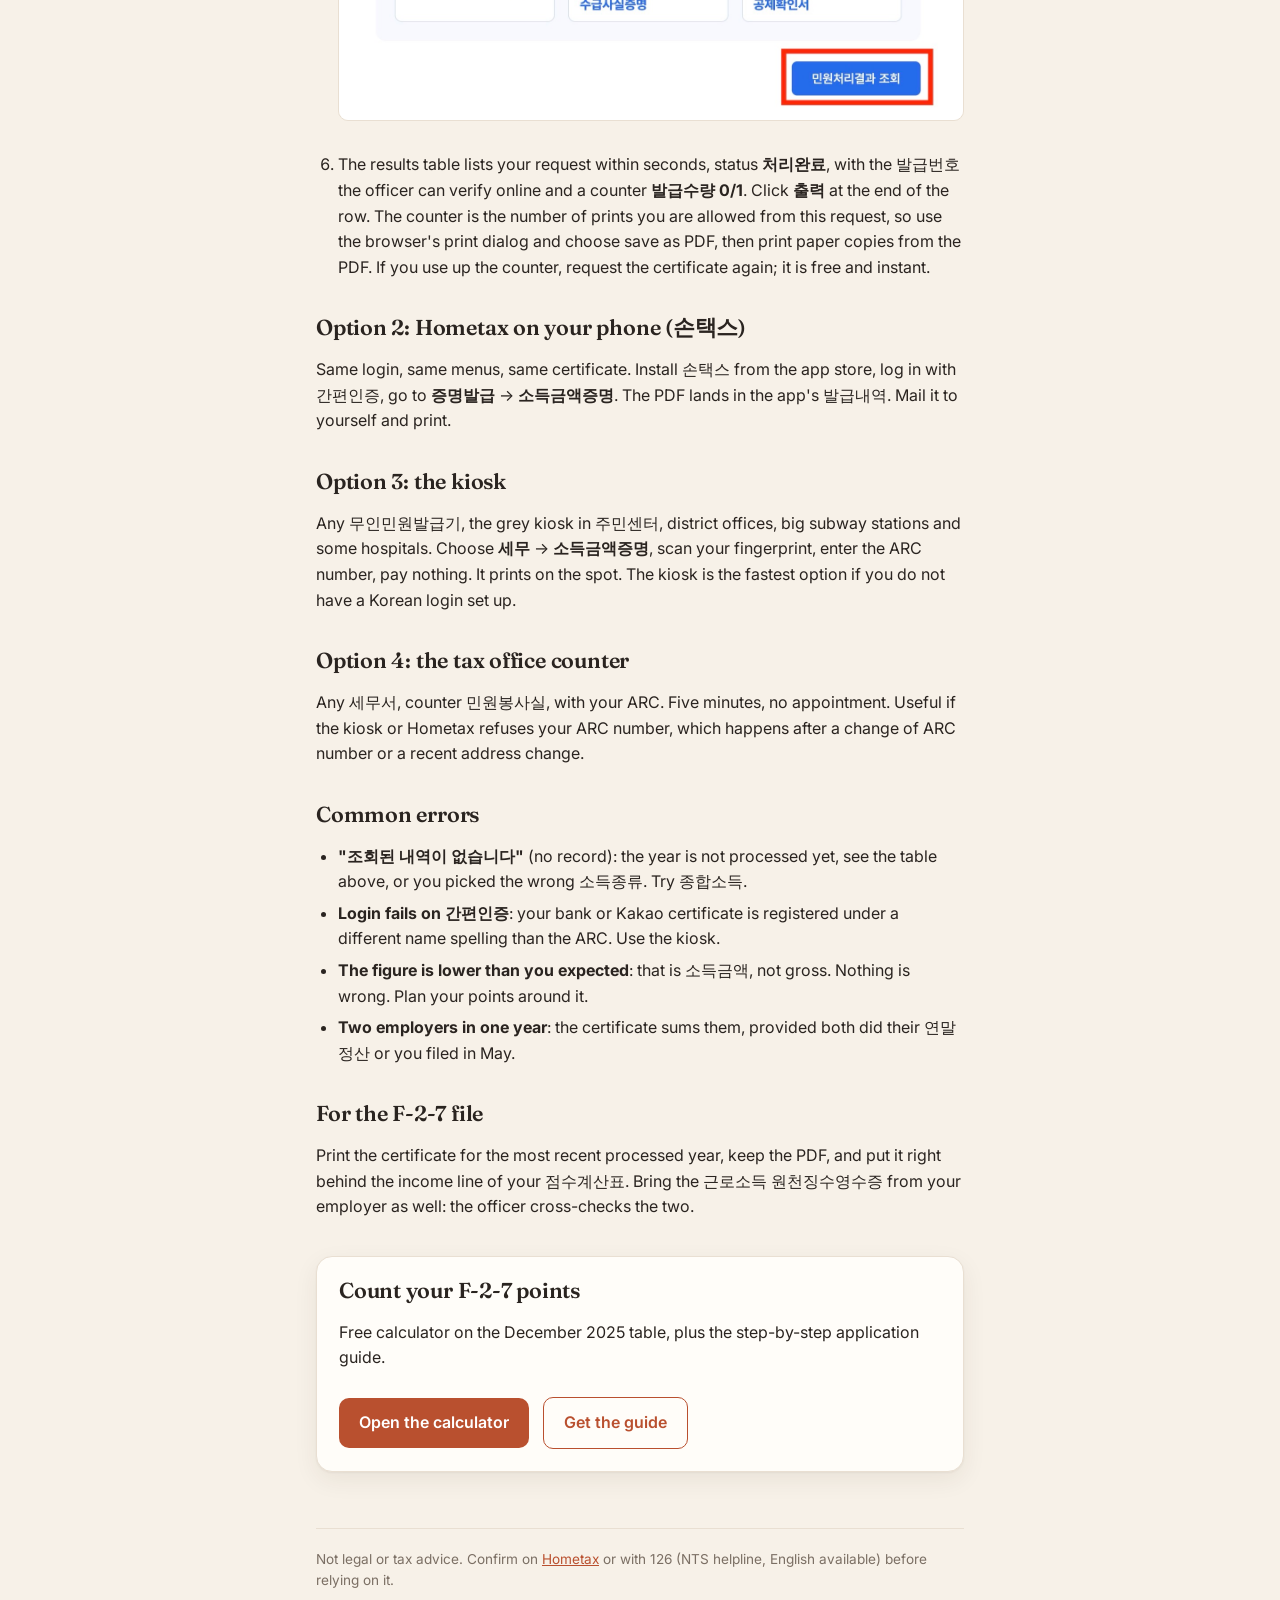
==== commit 8505656b: "hometax: results table and 출력" ====
--- a/income-certificate-hometax.html
+++ b/income-certificate-hometax.html
@@ -58,7 +58,10 @@
 </li>
 <li><p>Click <strong>신청하기</strong> at the bottom. A popup reminds you that a request cannot be edited or cancelled once sent. Confirm. A wrong certificate costs nothing; you simply request another.</p>
 <img src="img/hometax-confirm.jpg" alt="Confirmation popup: the request is complete, submit? It cannot be edited or cancelled afterwards. Buttons 취소 and 신청하기" loading="lazy" style="width:100%;border:1px solid var(--line);border-radius:10px;margin:8px 0"></li>
-<li><p>The completion page shows your request summary and a button, <strong>민원처리결과 조회</strong>. Click it. The same list is always reachable under <strong>민원증명</strong> → <strong>민원신청 처리결과 조회</strong>. The certificate is there within seconds. Open it, print to PDF with your browser, and print one paper copy for the file. Each certificate carries a 발급번호 so the officer can verify it online.</p>
+<li><p>The completion page shows your request summary and a button, <strong>민원처리결과 조회</strong>. Click it. The same list is always reachable under <strong>민원증명</strong> → <strong>민원신청 처리결과 조회</strong>.</p>
+<img src="img/hometax-confirmation.jpg" alt="Completion page: 소득금액증명 신청이 완료되었습니다, with the request summary and the 민원처리결과 조회 button" loading="lazy" style="width:100%;border:1px solid var(--line);border-radius:10px;margin:8px 0">
+</li>
+<li><p>The results table lists your request within seconds, status <strong>처리완료</strong>, with the 발급번호 the officer can verify online and a counter <strong>발급수량 0/1</strong>. Click <strong>출력</strong> at the end of the row. The counter is the number of prints you are allowed from this request, so use the browser&#39;s print dialog and choose save as PDF, then print paper copies from the PDF. If you use up the counter, request the certificate again; it is free and instant.</p>
 </li>
 </ol>
 <h2>Option 2: Hometax on your phone (손택스)</h2>
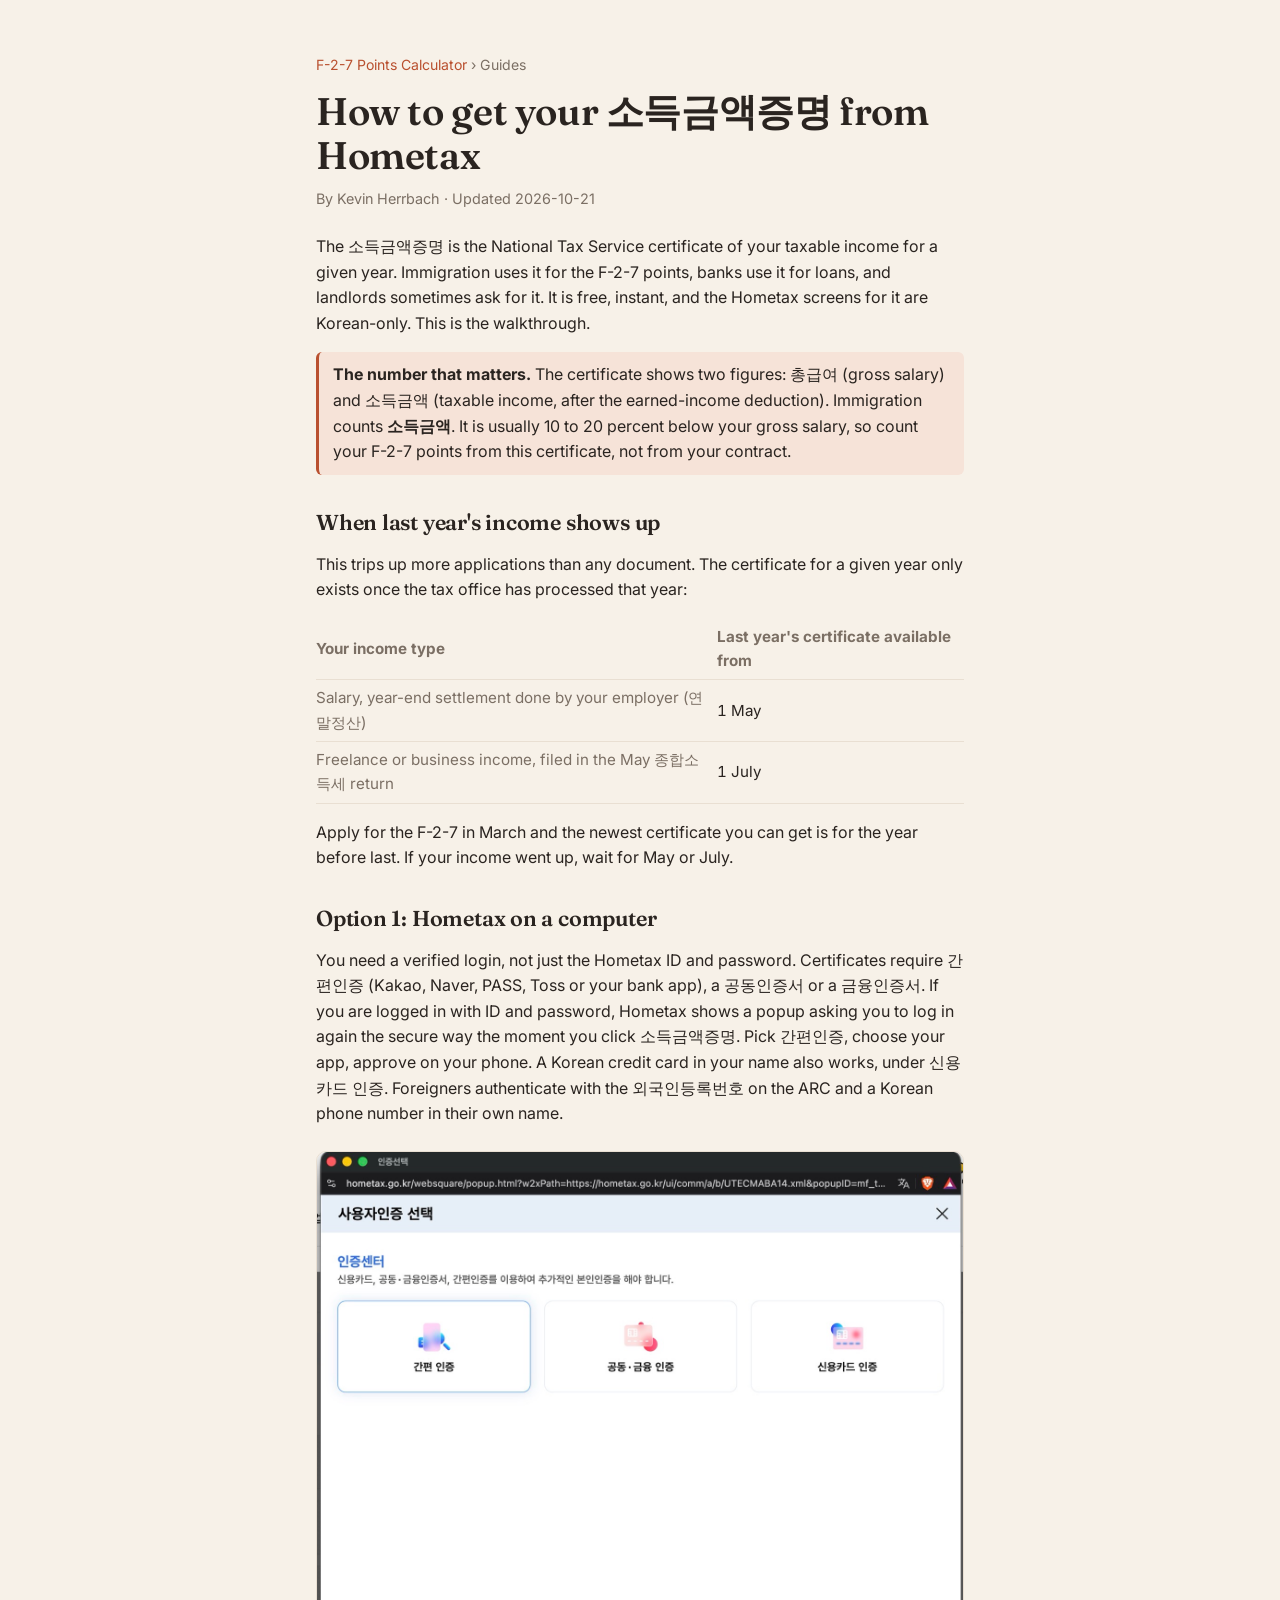
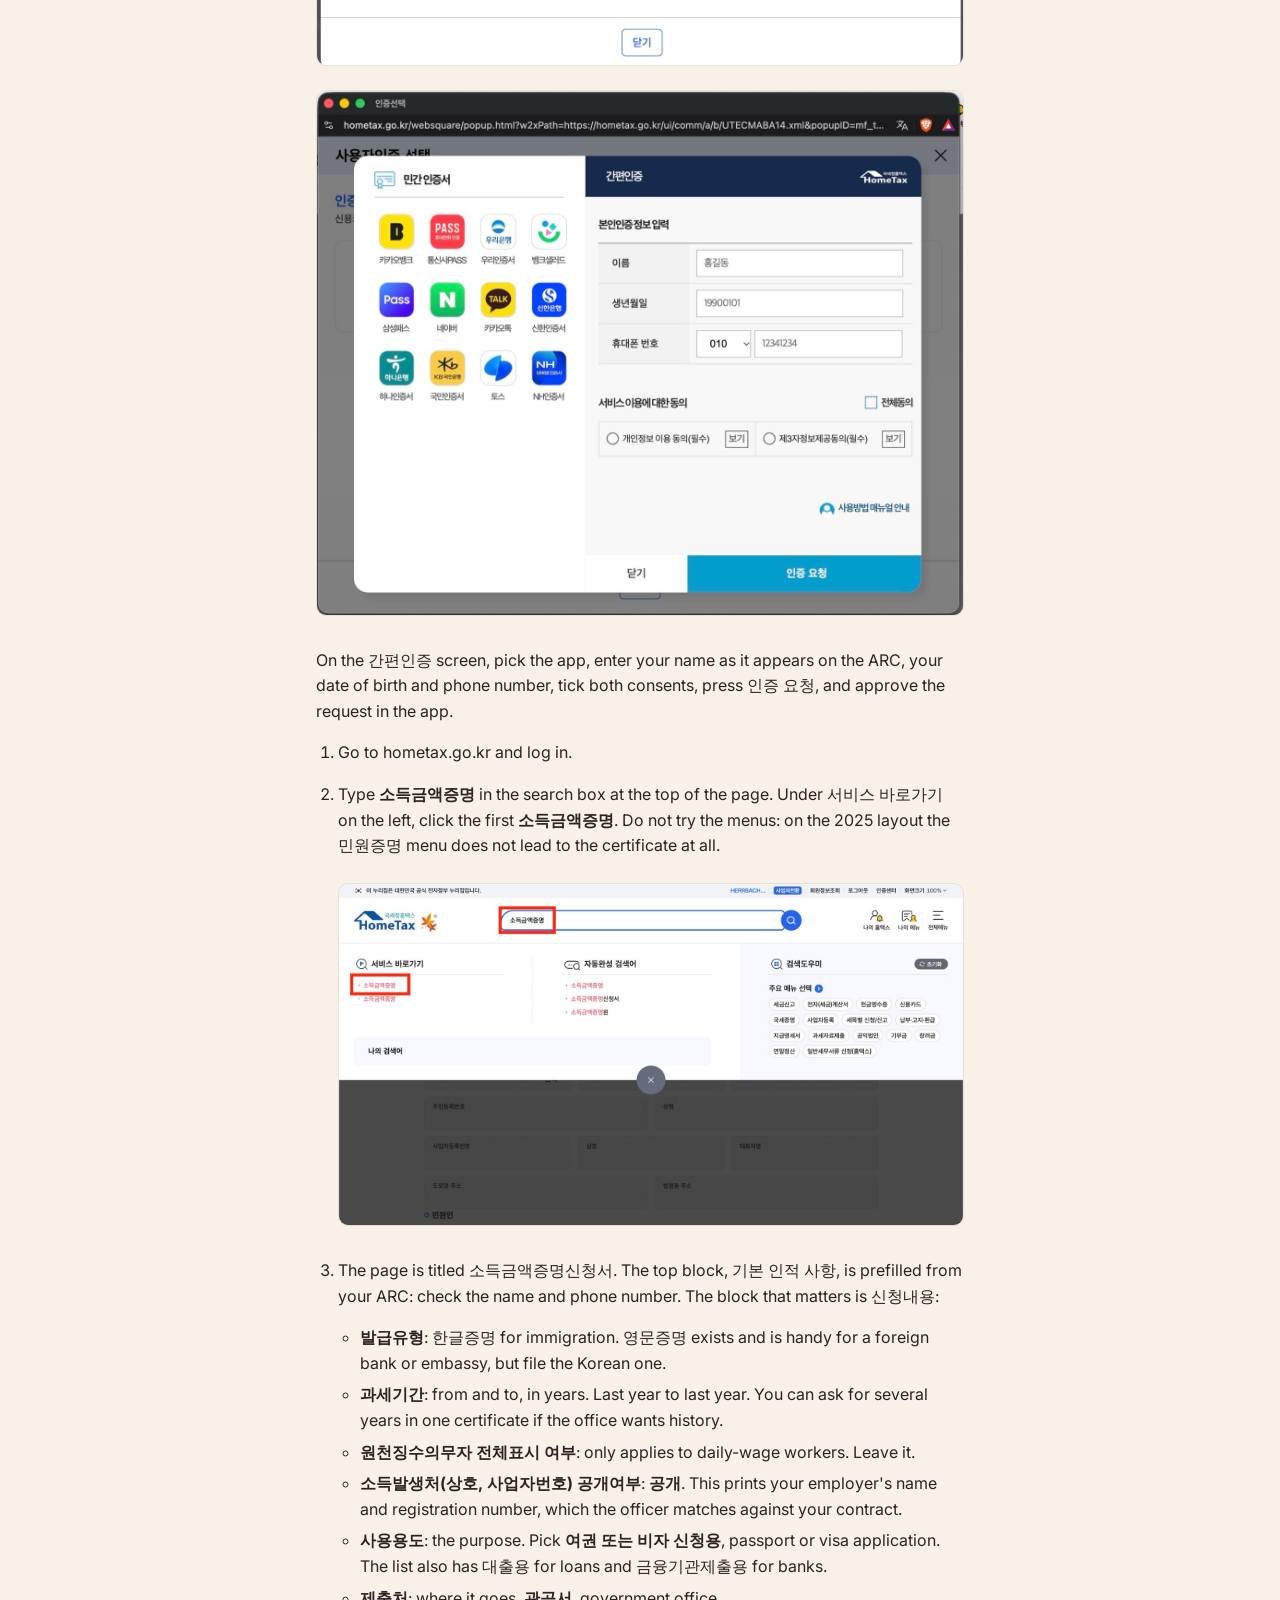
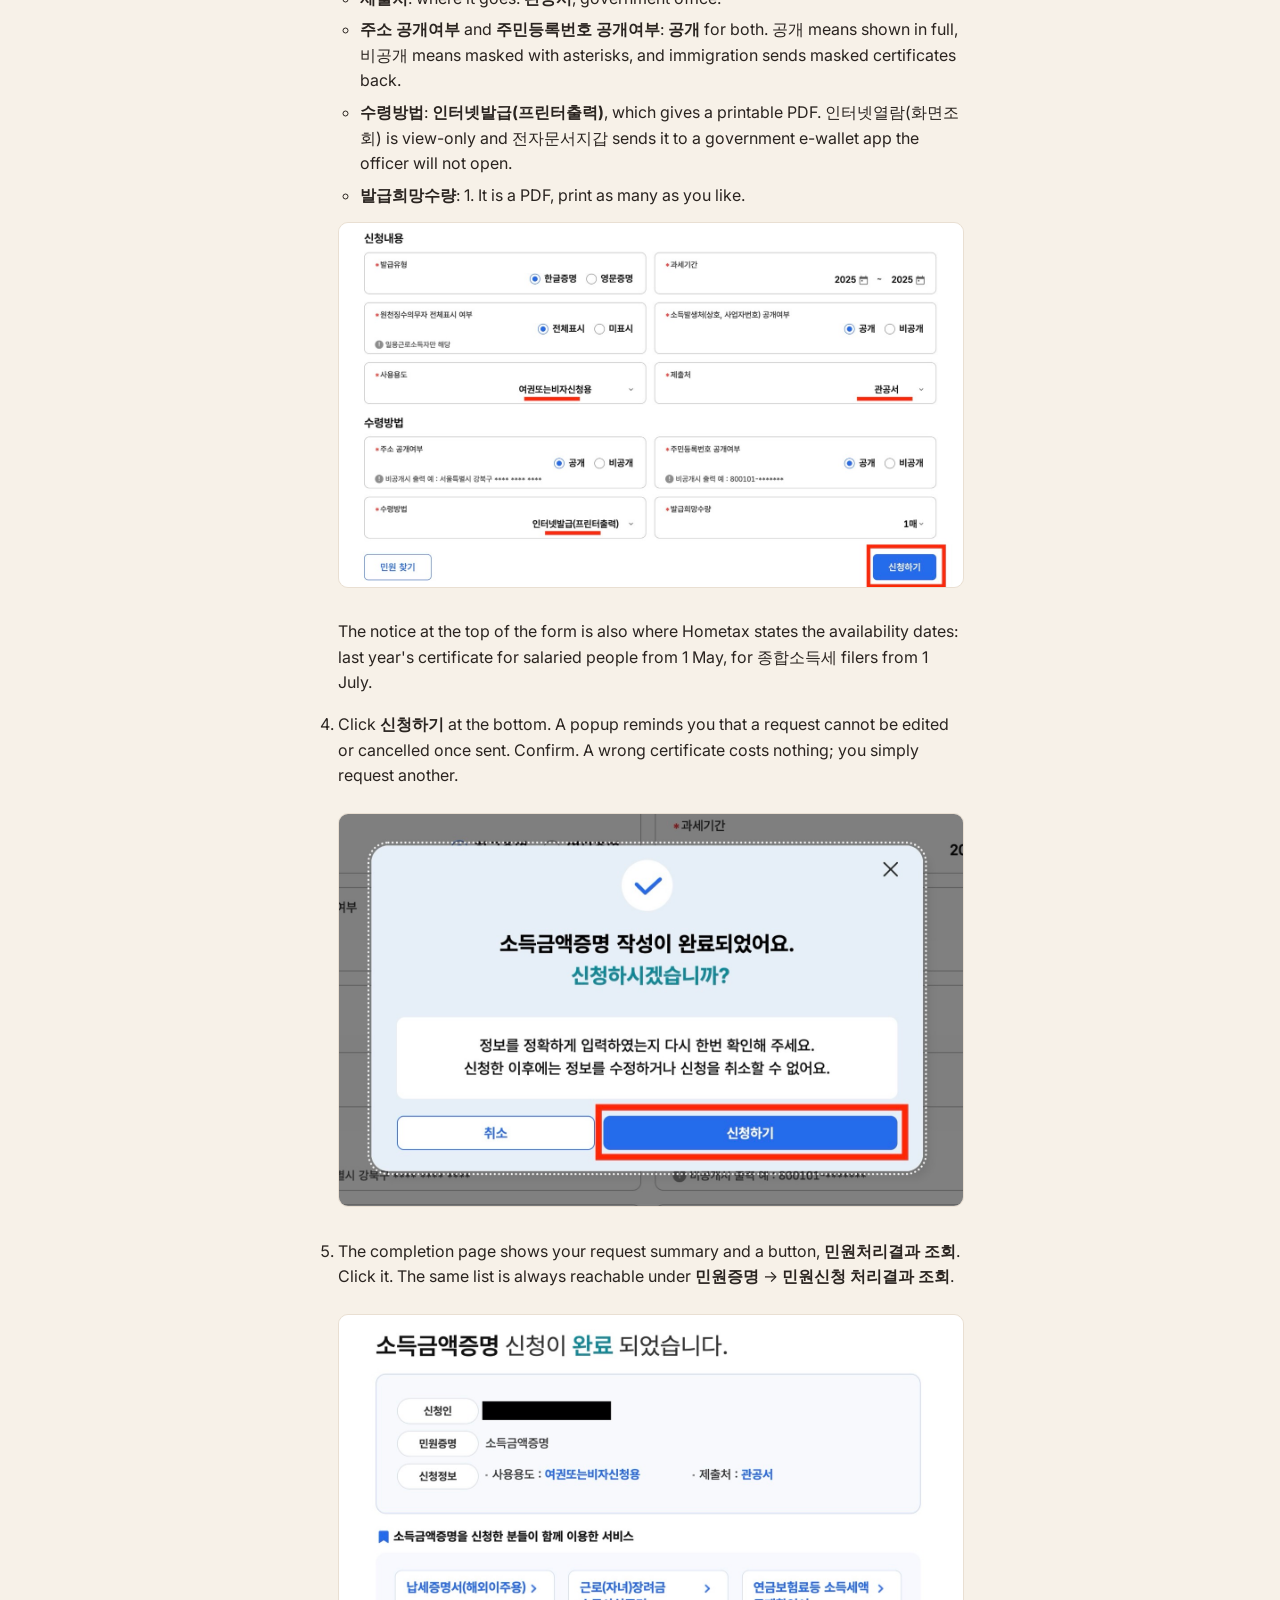
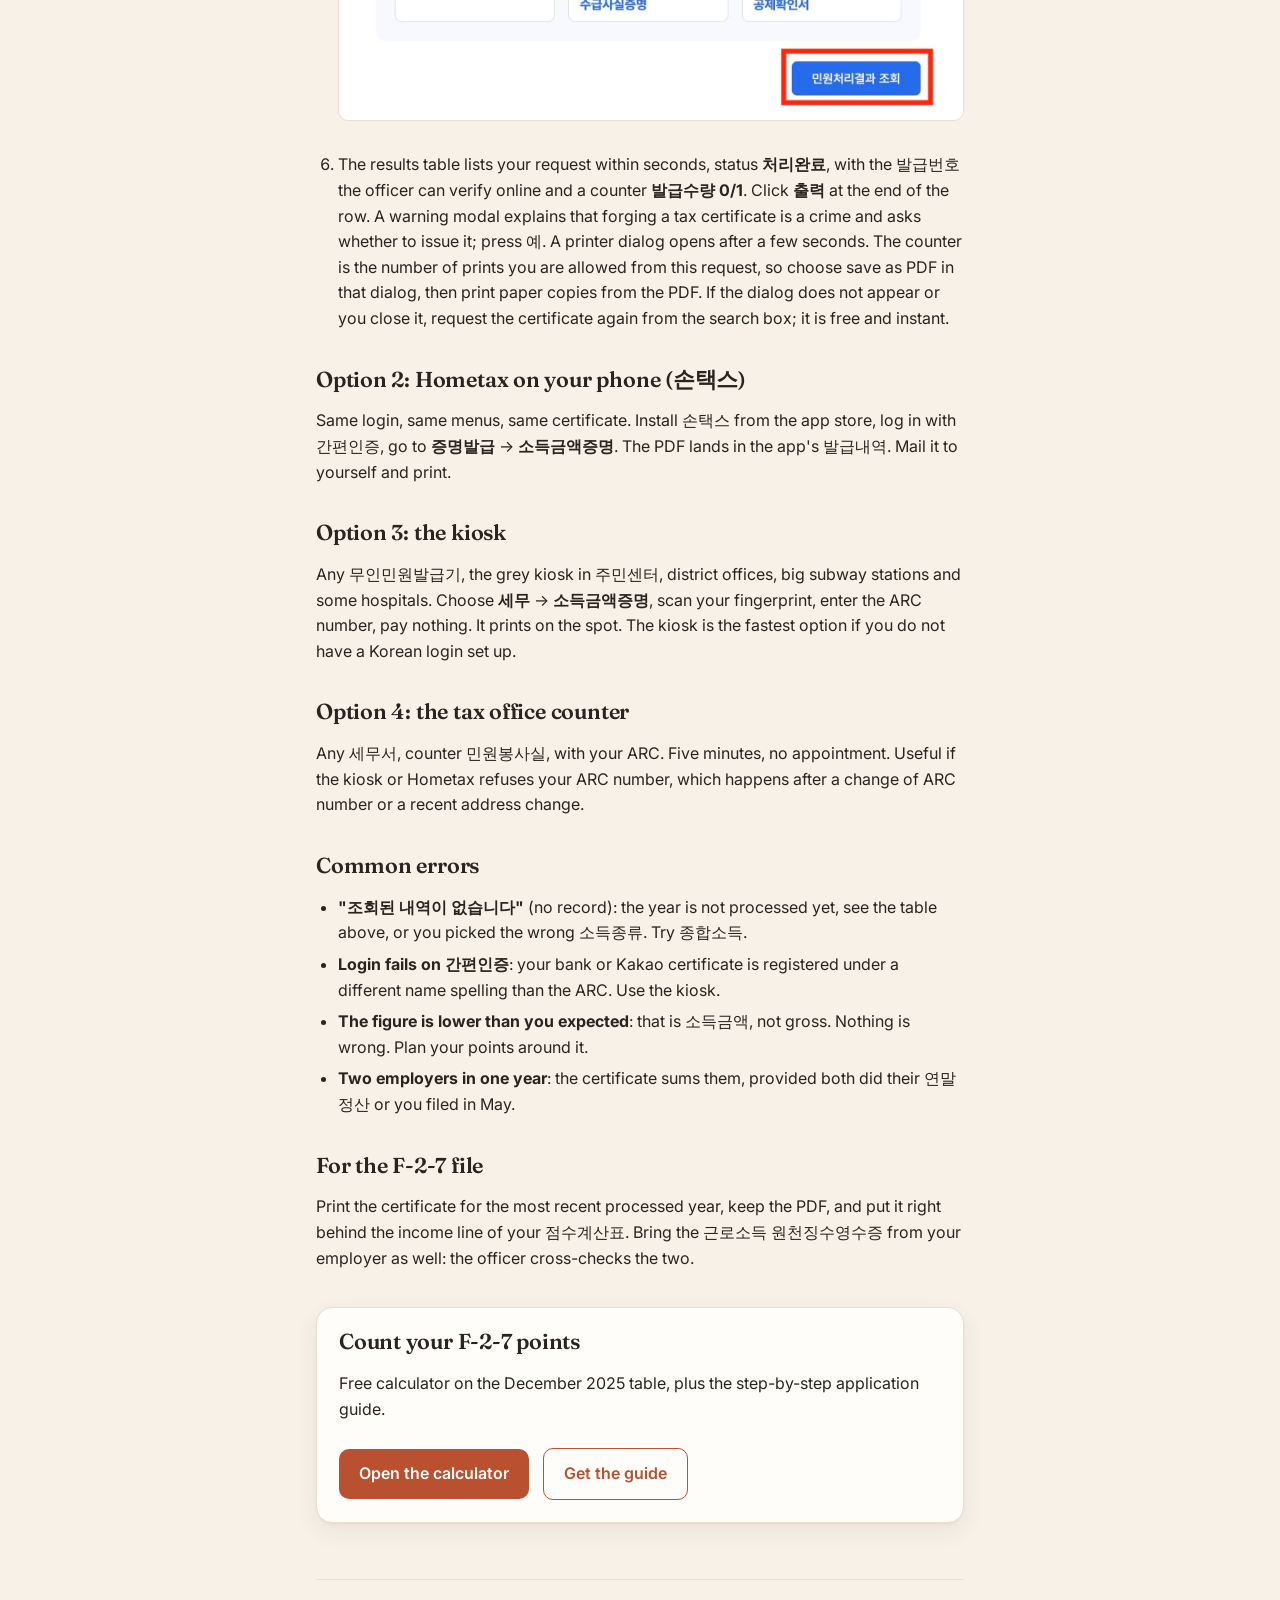
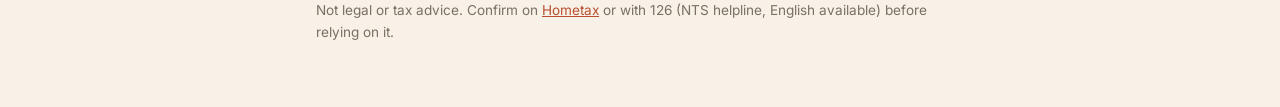
==== commit 7f3f8504: "hometax: warning modal before print" ====
--- a/income-certificate-hometax.html
+++ b/income-certificate-hometax.html
@@ -61,7 +61,7 @@
 <li><p>The completion page shows your request summary and a button, <strong>민원처리결과 조회</strong>. Click it. The same list is always reachable under <strong>민원증명</strong> → <strong>민원신청 처리결과 조회</strong>.</p>
 <img src="img/hometax-confirmation.jpg" alt="Completion page: 소득금액증명 신청이 완료되었습니다, with the request summary and the 민원처리결과 조회 button" loading="lazy" style="width:100%;border:1px solid var(--line);border-radius:10px;margin:8px 0">
 </li>
-<li><p>The results table lists your request within seconds, status <strong>처리완료</strong>, with the 발급번호 the officer can verify online and a counter <strong>발급수량 0/1</strong>. Click <strong>출력</strong> at the end of the row. The counter is the number of prints you are allowed from this request, so use the browser&#39;s print dialog and choose save as PDF, then print paper copies from the PDF. If you use up the counter, request the certificate again; it is free and instant.</p>
+<li><p>The results table lists your request within seconds, status <strong>처리완료</strong>, with the 발급번호 the officer can verify online and a counter <strong>발급수량 0/1</strong>. Click <strong>출력</strong> at the end of the row. A warning modal explains that forging a tax certificate is a crime and asks whether to issue it; press 예. A printer dialog opens after a few seconds. The counter is the number of prints you are allowed from this request, so choose save as PDF in that dialog, then print paper copies from the PDF. If the dialog does not appear or you close it, request the certificate again from the search box; it is free and instant.</p>
 </li>
 </ol>
 <h2>Option 2: Hometax on your phone (손택스)</h2>
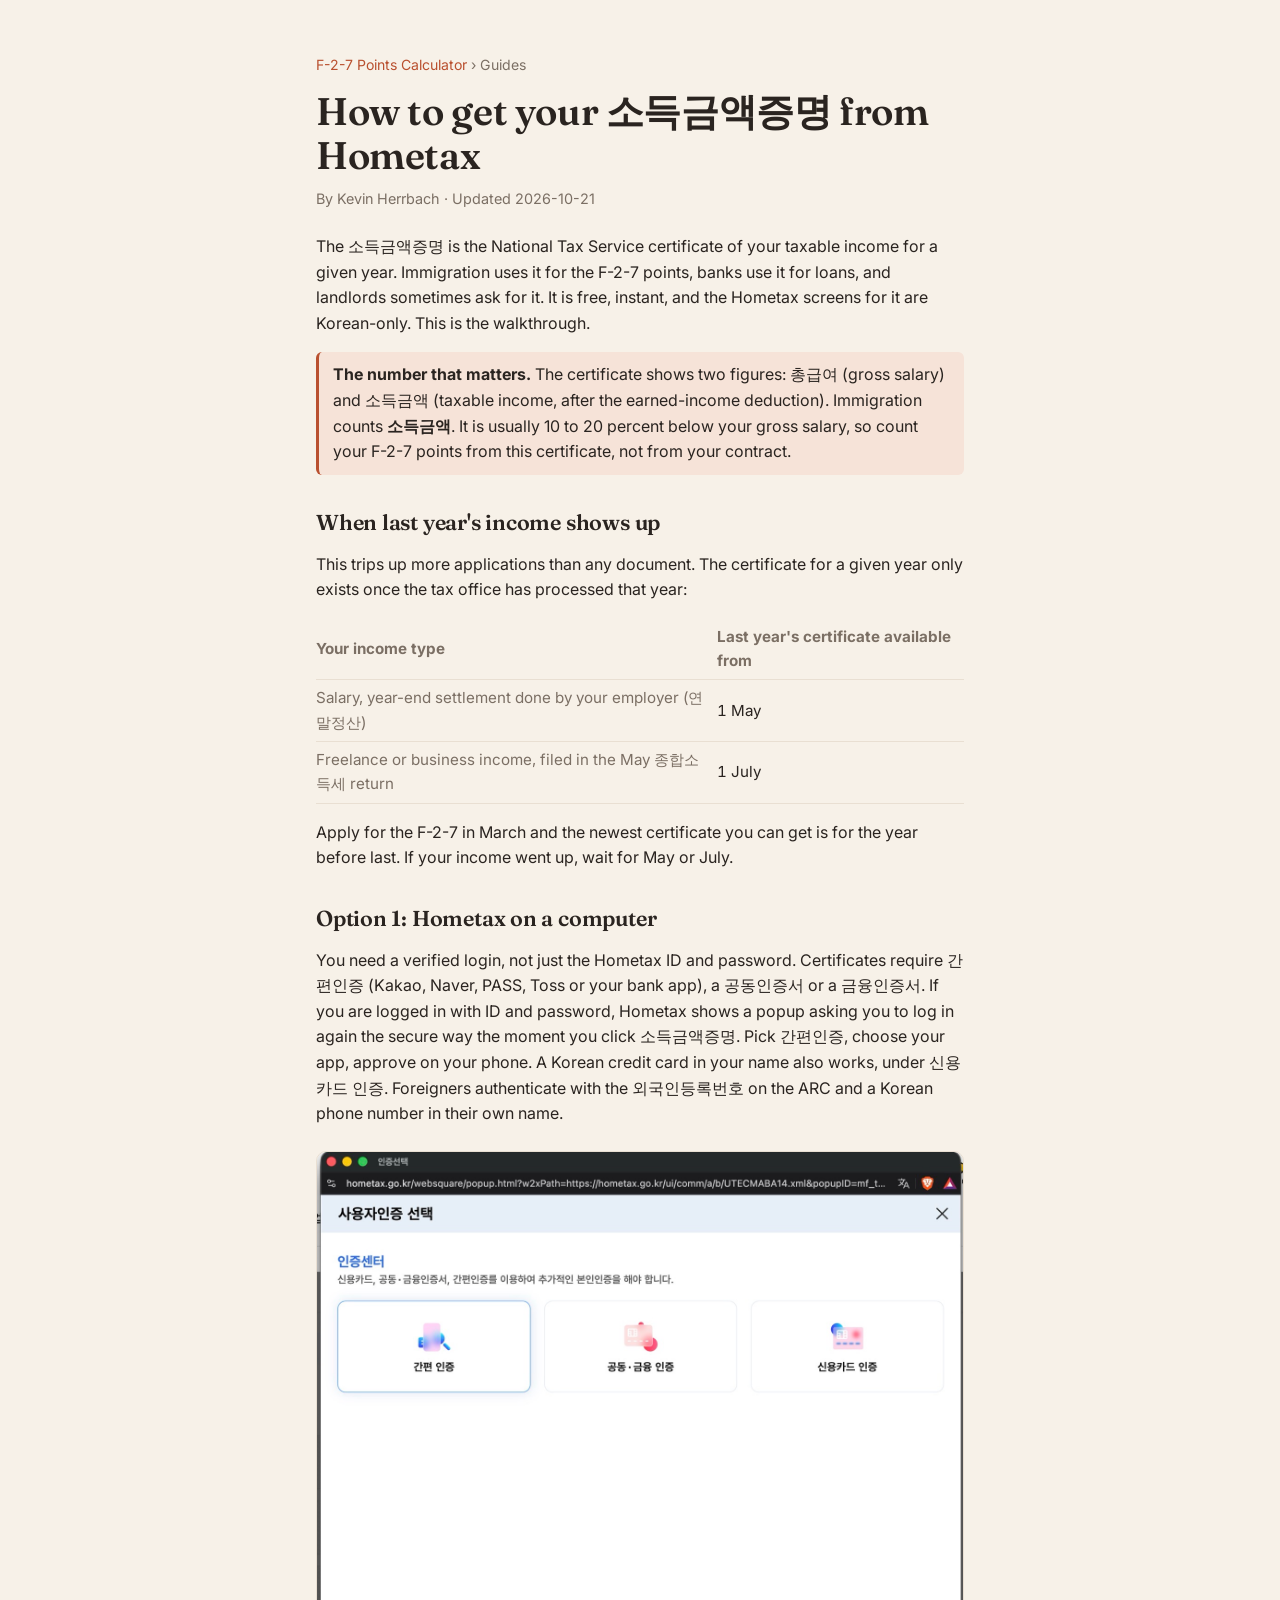
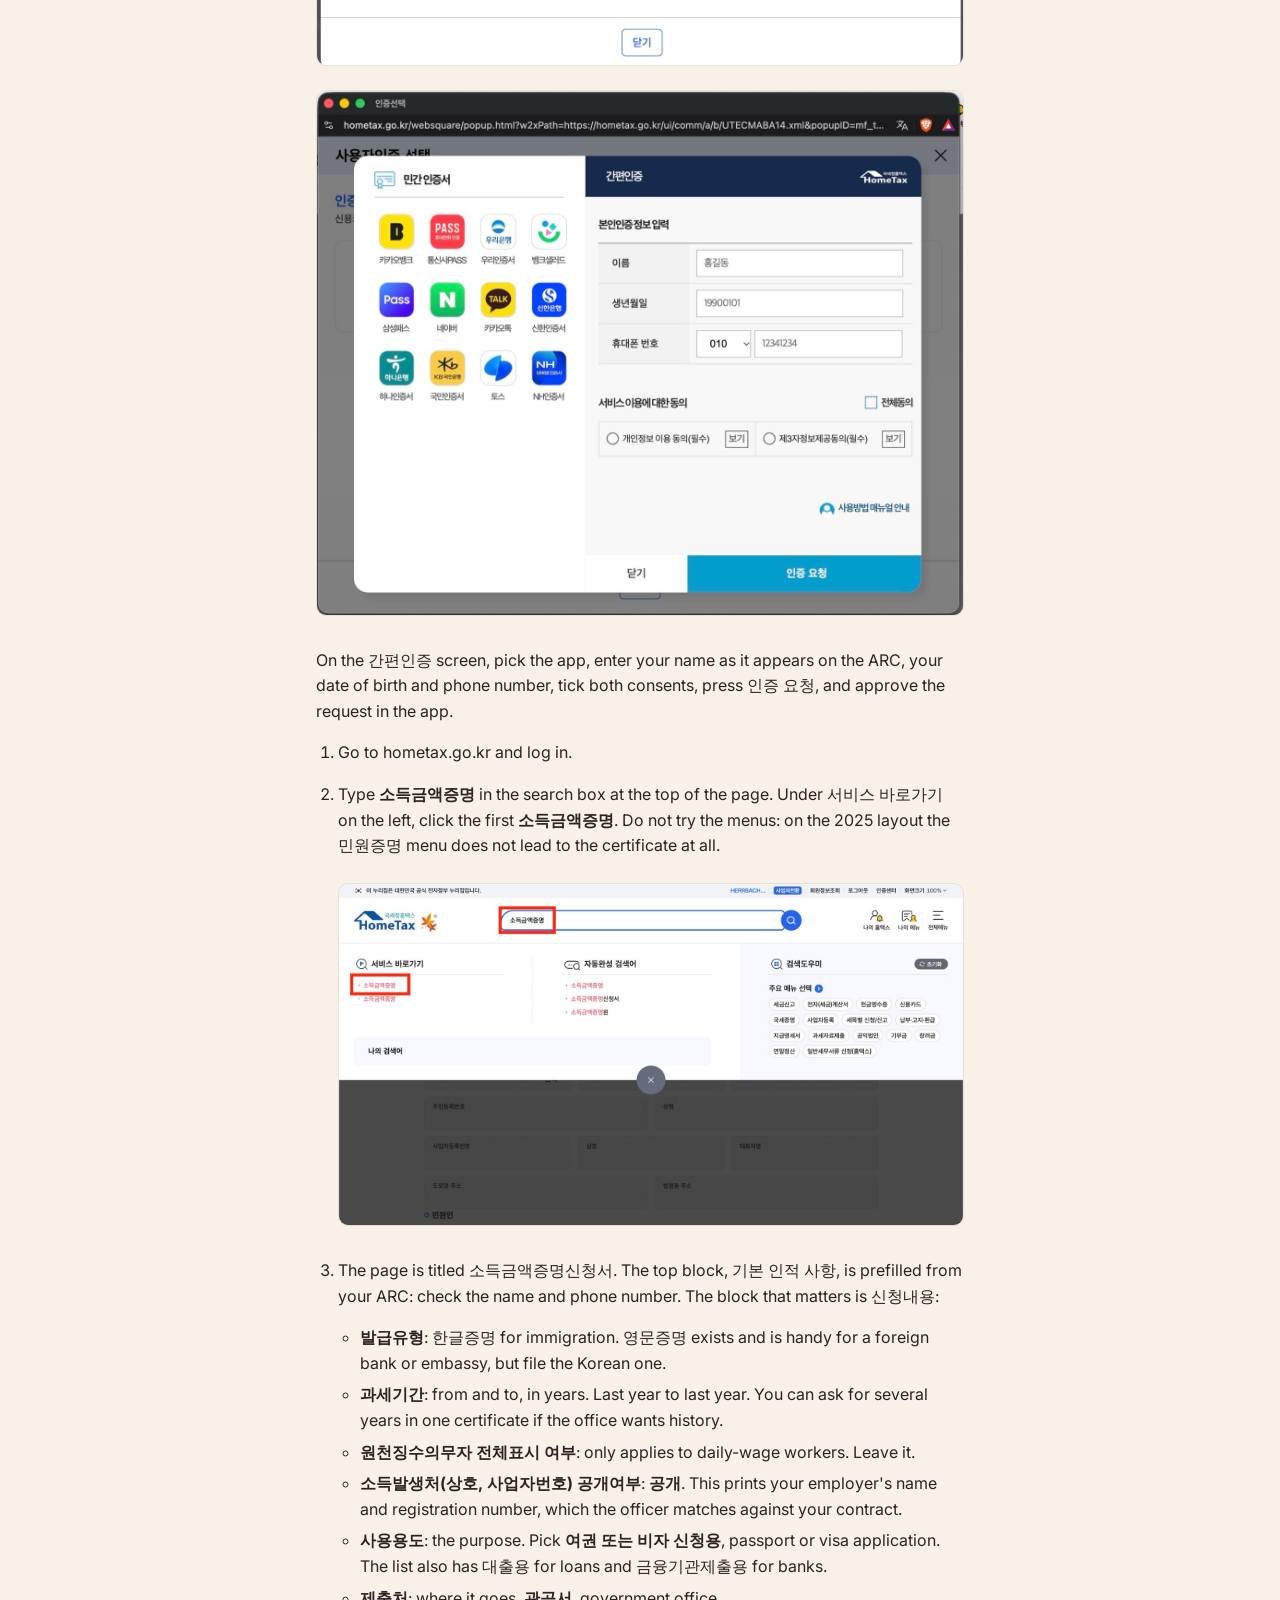
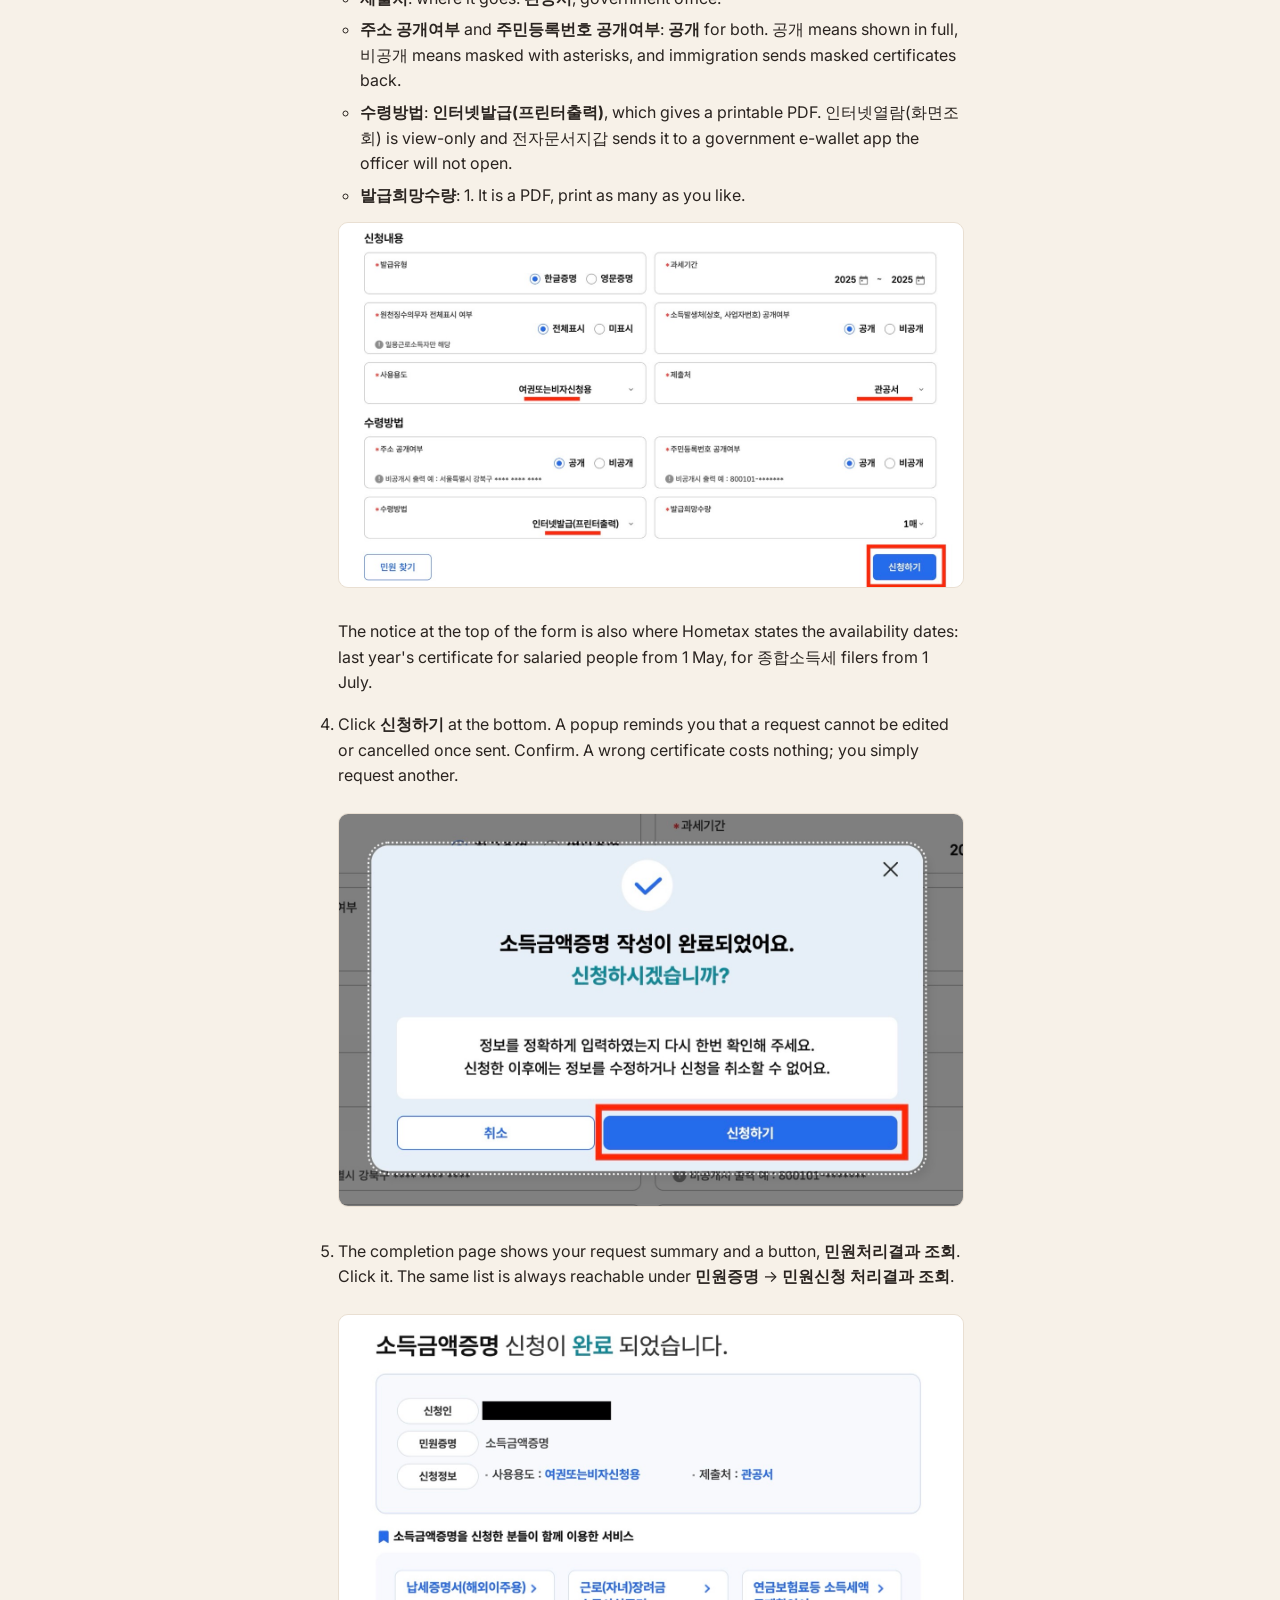
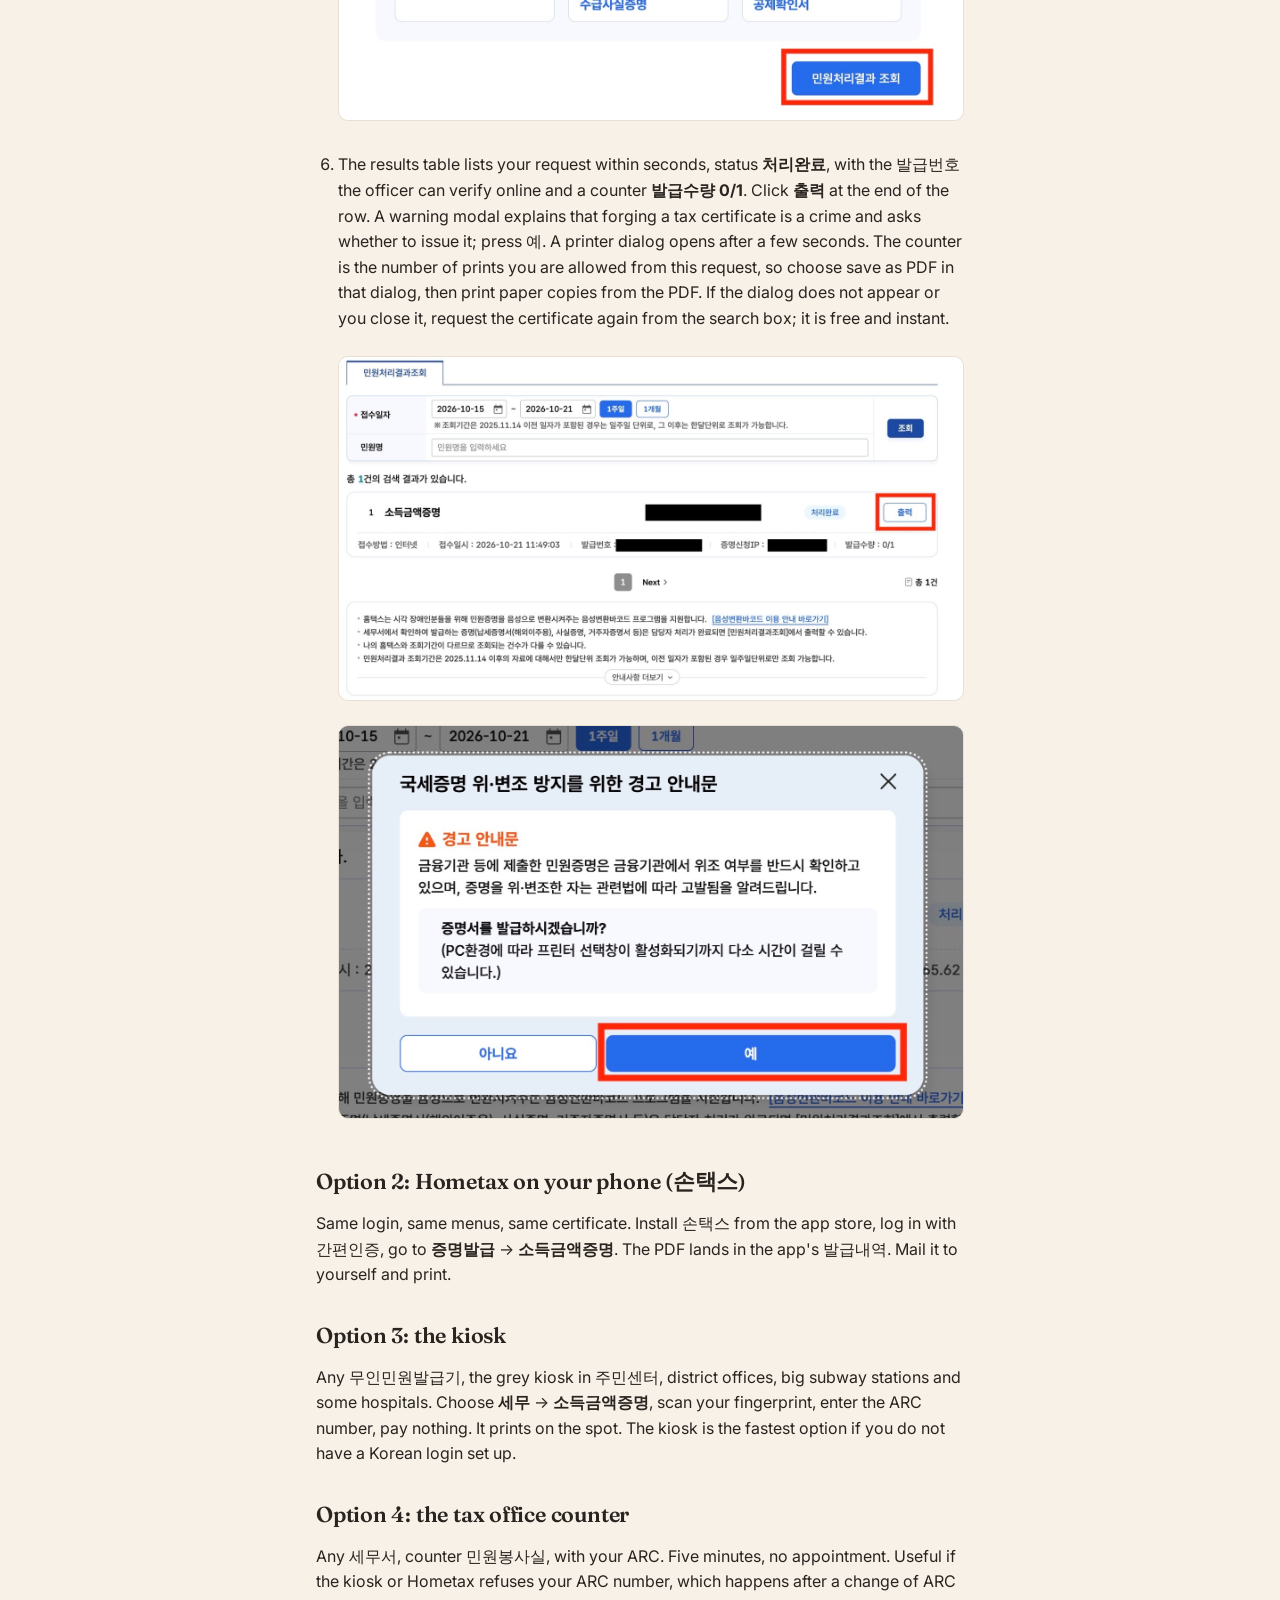
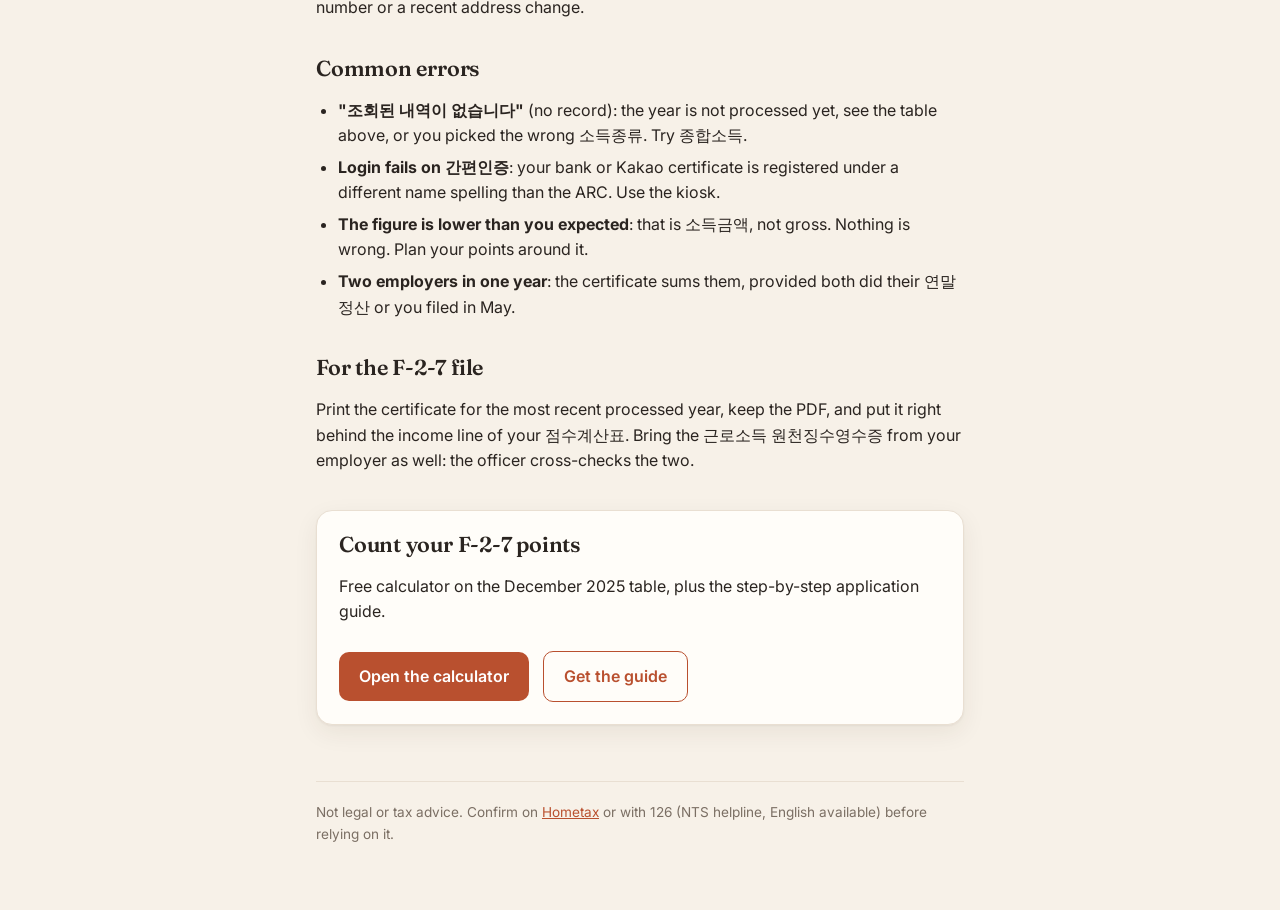
==== commit feb0ba0e: "hometax: results table and warning screenshots" ====
--- a/income-certificate-hometax.html
+++ b/income-certificate-hometax.html
@@ -62,7 +62,7 @@
 <img src="img/hometax-confirmation.jpg" alt="Completion page: 소득금액증명 신청이 완료되었습니다, with the request summary and the 민원처리결과 조회 button" loading="lazy" style="width:100%;border:1px solid var(--line);border-radius:10px;margin:8px 0">
 </li>
 <li><p>The results table lists your request within seconds, status <strong>처리완료</strong>, with the 발급번호 the officer can verify online and a counter <strong>발급수량 0/1</strong>. Click <strong>출력</strong> at the end of the row. A warning modal explains that forging a tax certificate is a crime and asks whether to issue it; press 예. A printer dialog opens after a few seconds. The counter is the number of prints you are allowed from this request, so choose save as PDF in that dialog, then print paper copies from the PDF. If the dialog does not appear or you close it, request the certificate again from the search box; it is free and instant.</p>
-</li>
+<img src="img/hometax-table.jpg" alt="민원처리결과조회 results table: one row, 소득금액증명, status 처리완료, 발급수량 0/1, and the 출력 button" loading="lazy" style="width:100%;border:1px solid var(--line);border-radius:10px;margin:8px 0"><img src="img/hometax-warning.jpg" alt="Warning modal before printing: forging a national tax certificate is a crime, issue the certificate? Buttons 아니요 and 예" loading="lazy" style="width:100%;border:1px solid var(--line);border-radius:10px;margin:8px 0"></li>
 </ol>
 <h2>Option 2: Hometax on your phone (손택스)</h2>
 <p>Same login, same menus, same certificate. Install 손택스 from the app store, log in with 간편인증, go to <strong>증명발급</strong> → <strong>소득금액증명</strong>. The PDF lands in the app&#39;s 발급내역. Mail it to yourself and print.</p>
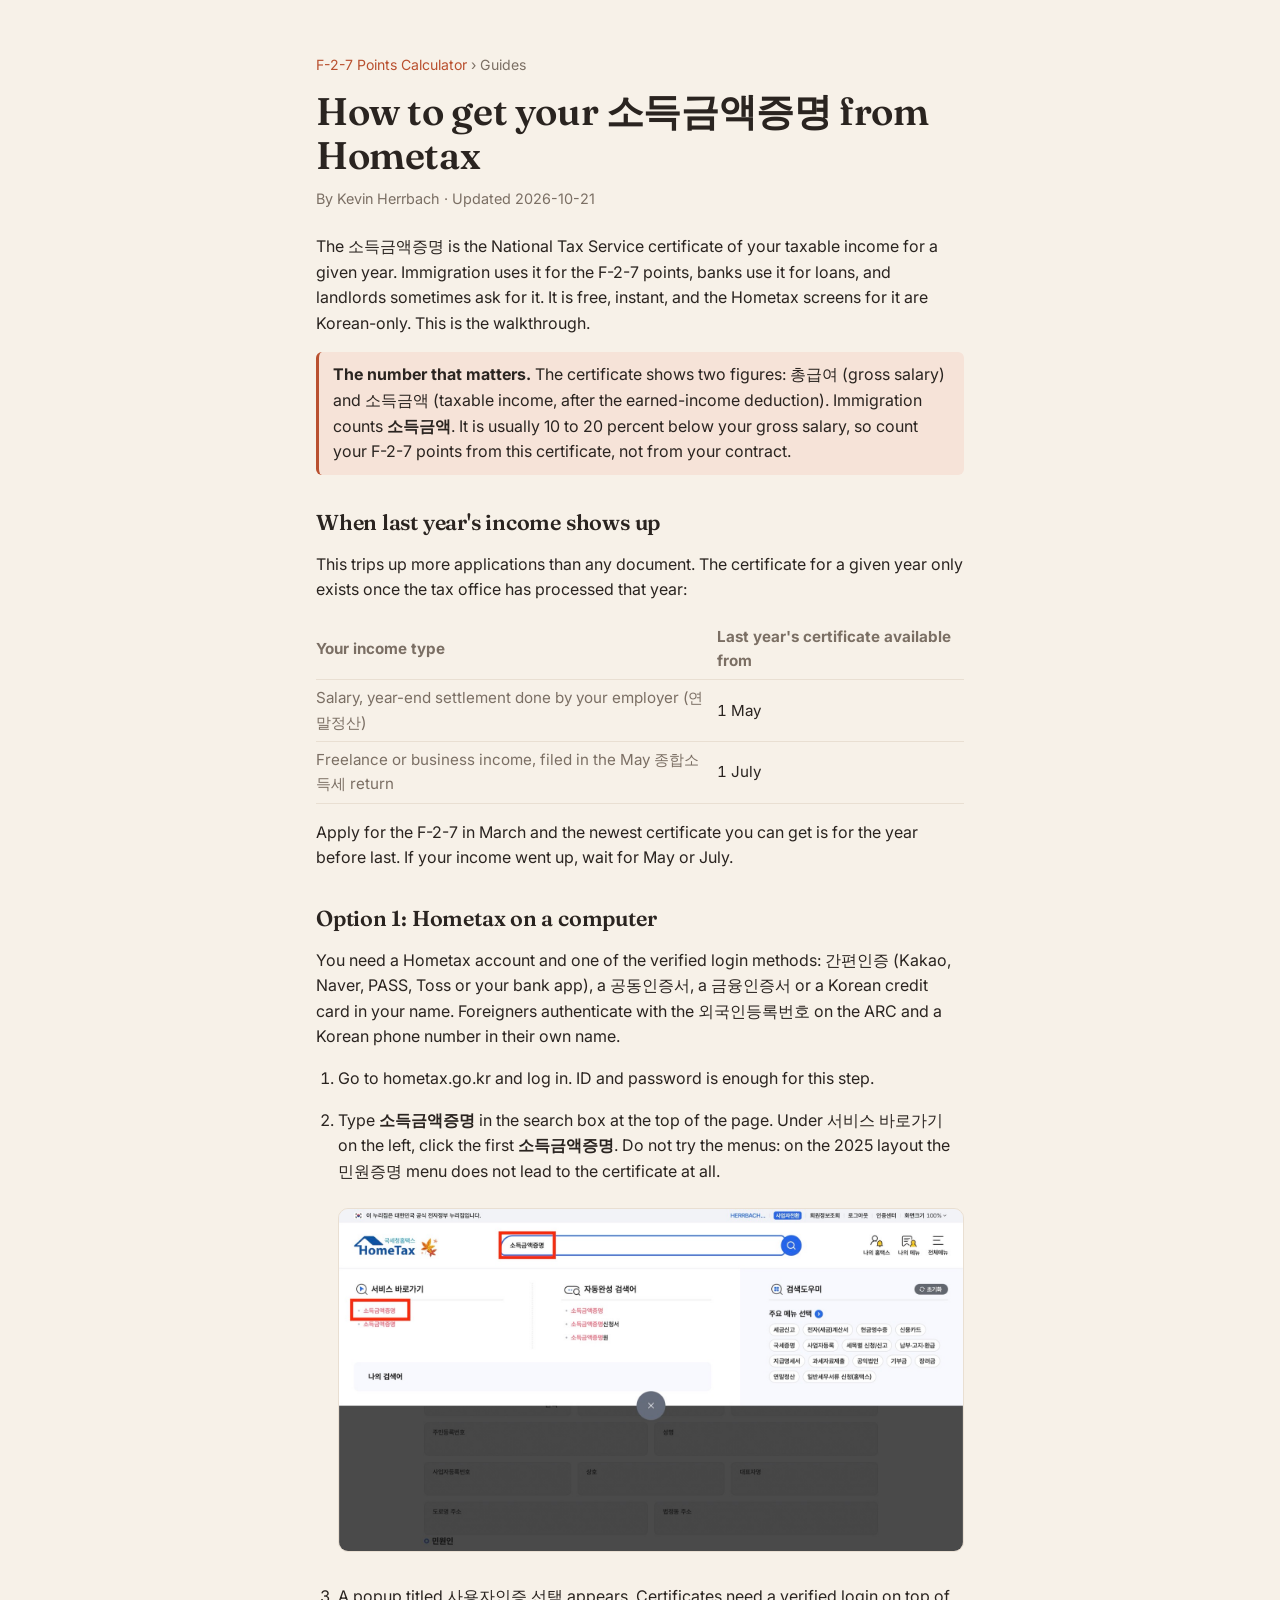
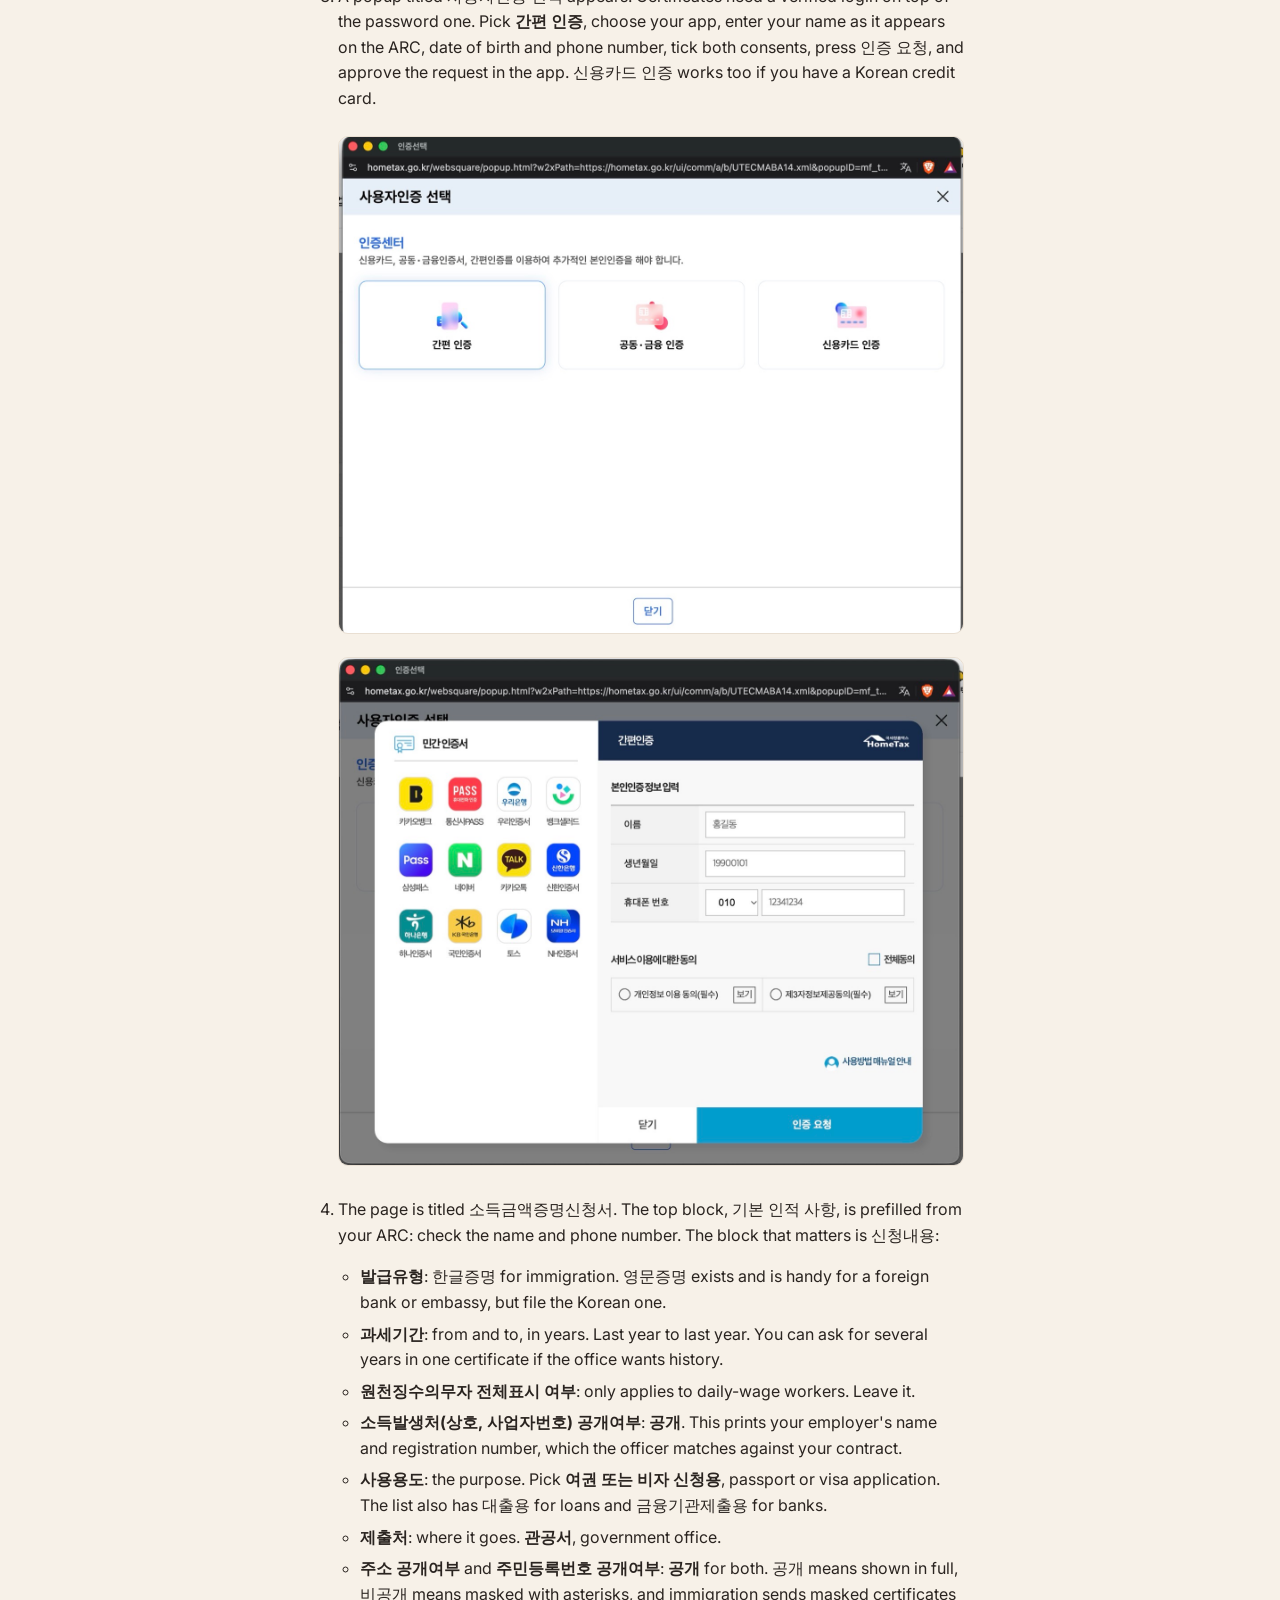
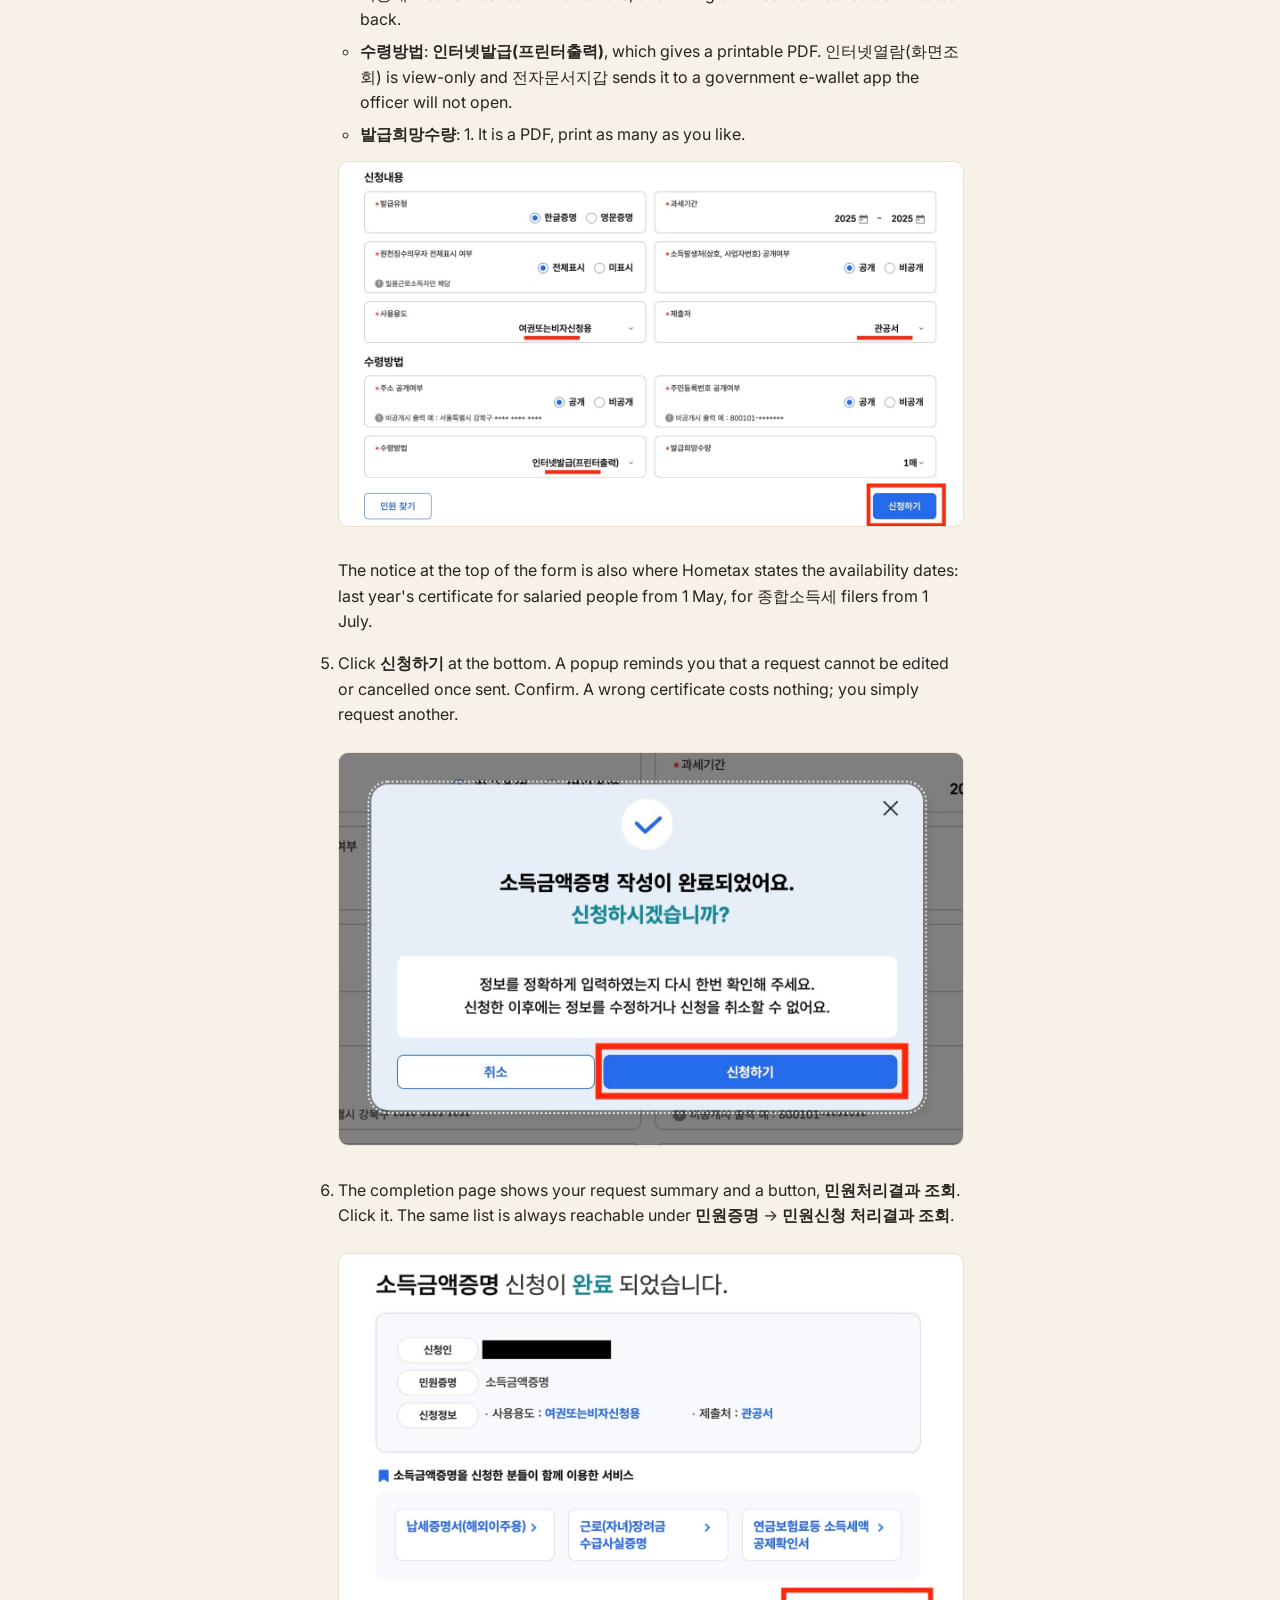
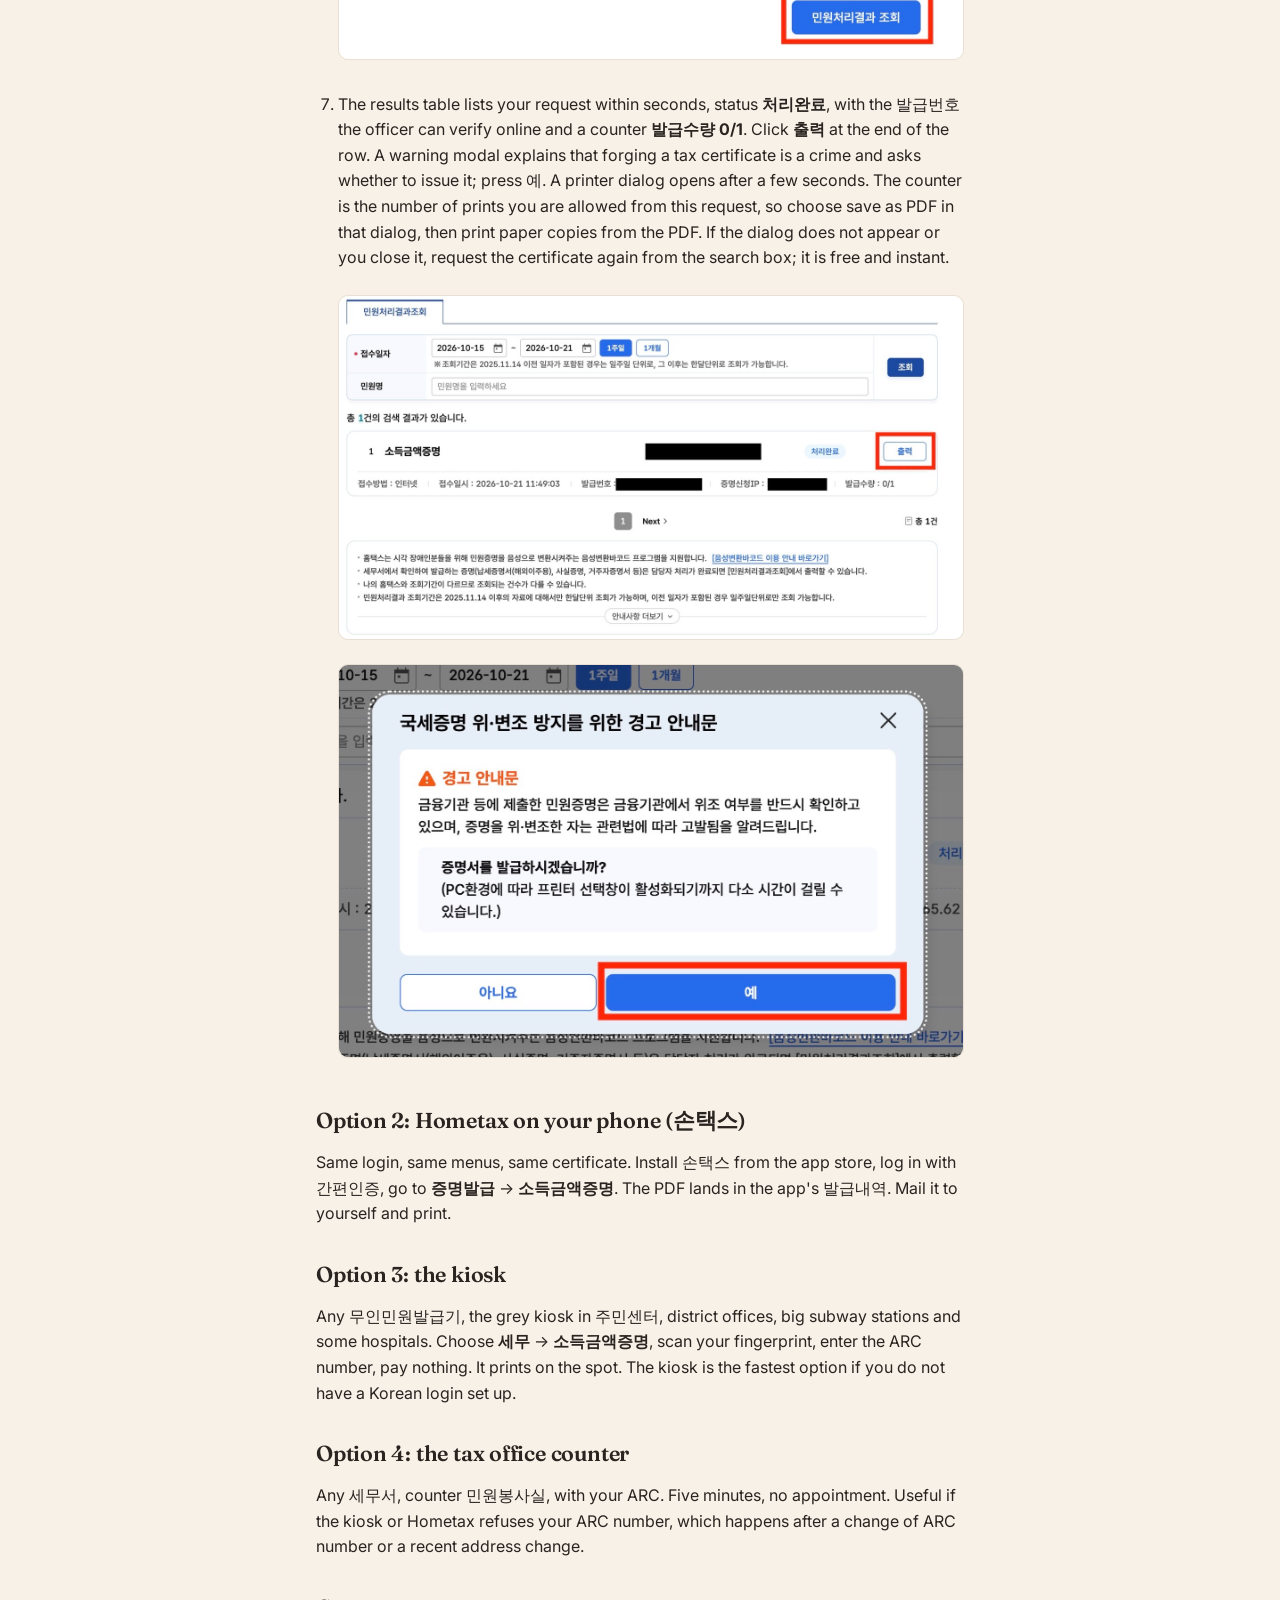
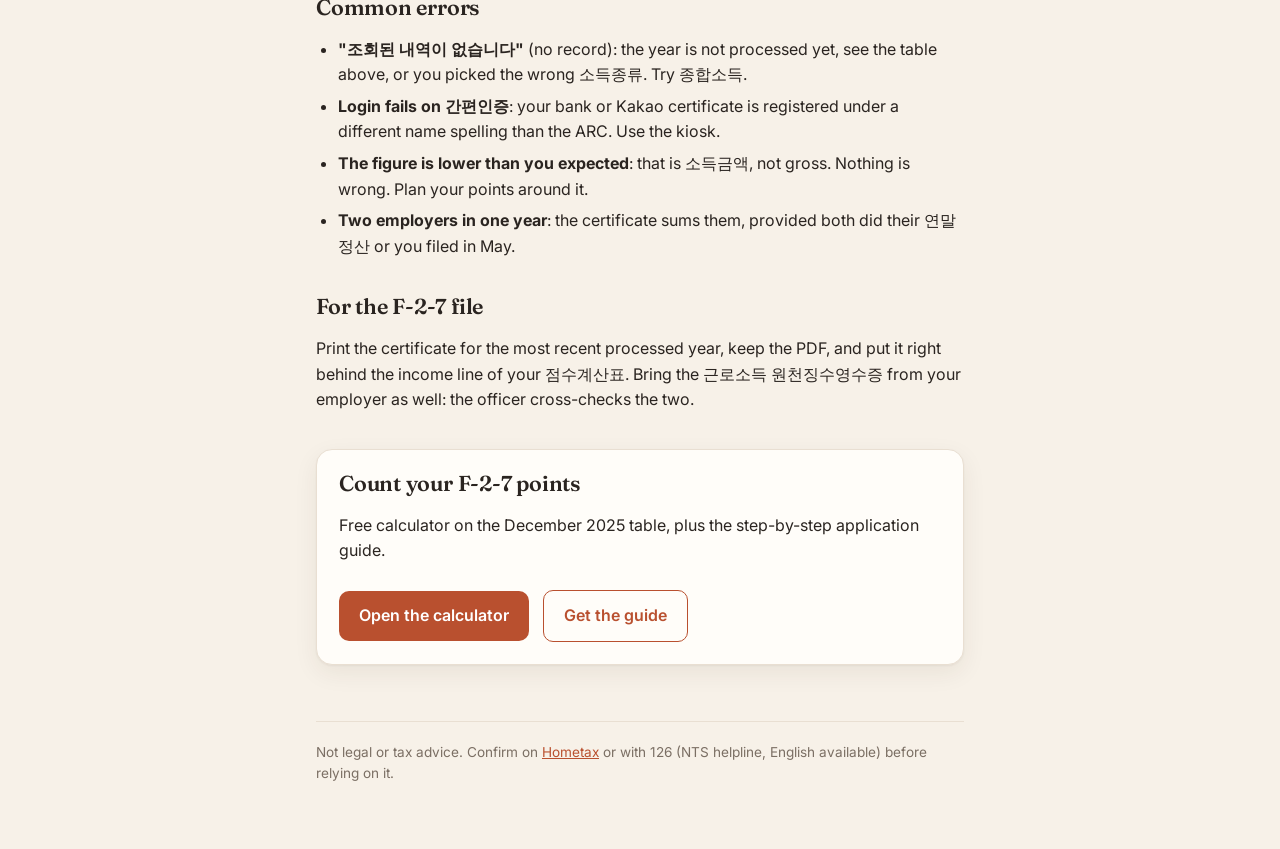
==== commit 4753d2b6: "hometax: steps in the order they actually happen" ====
--- a/income-certificate-hometax.html
+++ b/income-certificate-hometax.html
@@ -35,13 +35,16 @@
 </tbody></table>
 <p>Apply for the F-2-7 in March and the newest certificate you can get is for the year before last. If your income went up, wait for May or July.</p>
 <h2>Option 1: Hometax on a computer</h2>
-<p>You need a verified login, not just the Hometax ID and password. Certificates require 간편인증 (Kakao, Naver, PASS, Toss or your bank app), a 공동인증서 or a 금융인증서. If you are logged in with ID and password, Hometax shows a popup asking you to log in again the secure way the moment you click 소득금액증명. Pick 간편인증, choose your app, approve on your phone. A Korean credit card in your name also works, under 신용카드 인증. Foreigners authenticate with the 외국인등록번호 on the ARC and a Korean phone number in their own name.</p>
-<img src="img/hometax-auth.jpg" alt="Hometax popup asking for additional identity verification: 간편 인증, 공동·금융 인증, 신용카드 인증" loading="lazy" style="width:100%;border:1px solid var(--line);border-radius:10px;margin:8px 0"><img src="img/hometax-auth2.jpg" alt="Hometax 간편인증 screen: list of apps (KakaoTalk, Naver, PASS, Toss, bank apps) and the name, birth date, phone number form" loading="lazy" style="width:100%;border:1px solid var(--line);border-radius:10px;margin:8px 0"><p>On the 간편인증 screen, pick the app, enter your name as it appears on the ARC, your date of birth and phone number, tick both consents, press 인증 요청, and approve the request in the app.</p>
+<p>You need a Hometax account and one of the verified login methods: 간편인증 (Kakao, Naver, PASS, Toss or your bank app), a 공동인증서, a 금융인증서 or a Korean credit card in your name. Foreigners authenticate with the 외국인등록번호 on the ARC and a Korean phone number in their own name.</p>
 <ol>
-<li><p>Go to hometax.go.kr and log in.</p>
+<li><p>Go to hometax.go.kr and log in. ID and password is enough for this step.</p>
 </li>
 <li><p>Type <strong>소득금액증명</strong> in the search box at the top of the page. Under 서비스 바로가기 on the left, click the first <strong>소득금액증명</strong>. Do not try the menus: on the 2025 layout the 민원증명 menu does not lead to the certificate at all.</p>
-<img src="img/hometax-search.jpg" alt="Hometax search box with 소득금액증명 typed, and the 소득금액증명 link under 서비스 바로가기" loading="lazy" style="width:100%;border:1px solid var(--line);border-radius:10px;margin:8px 0"></li>
+<img src="img/hometax-search.jpg" alt="Hometax search box with 소득금액증명 typed, and the 소득금액증명 link under 서비스 바로가기" loading="lazy" style="width:100%;border:1px solid var(--line);border-radius:10px;margin:8px 0">
+</li>
+<li><p>A popup titled 사용자인증 선택 appears. Certificates need a verified login on top of the password one. Pick <strong>간편 인증</strong>, choose your app, enter your name as it appears on the ARC, date of birth and phone number, tick both consents, press 인증 요청, and approve the request in the app. 신용카드 인증 works too if you have a Korean credit card.</p>
+<img src="img/hometax-auth.jpg" alt="Hometax popup asking for additional identity verification: 간편 인증, 공동·금융 인증, 신용카드 인증" loading="lazy" style="width:100%;border:1px solid var(--line);border-radius:10px;margin:8px 0"><img src="img/hometax-auth2.jpg" alt="Hometax 간편인증 screen: list of apps (KakaoTalk, Naver, PASS, Toss, bank apps) and the name, birth date, phone number form" loading="lazy" style="width:100%;border:1px solid var(--line);border-radius:10px;margin:8px 0">
+</li>
 <li><p>The page is titled 소득금액증명신청서. The top block, 기본 인적 사항, is prefilled from your ARC: check the name and phone number. The block that matters is 신청내용:</p>
 <ul>
 <li><strong>발급유형</strong>: 한글증명 for immigration. 영문증명 exists and is handy for a foreign bank or embassy, but file the Korean one.</li>
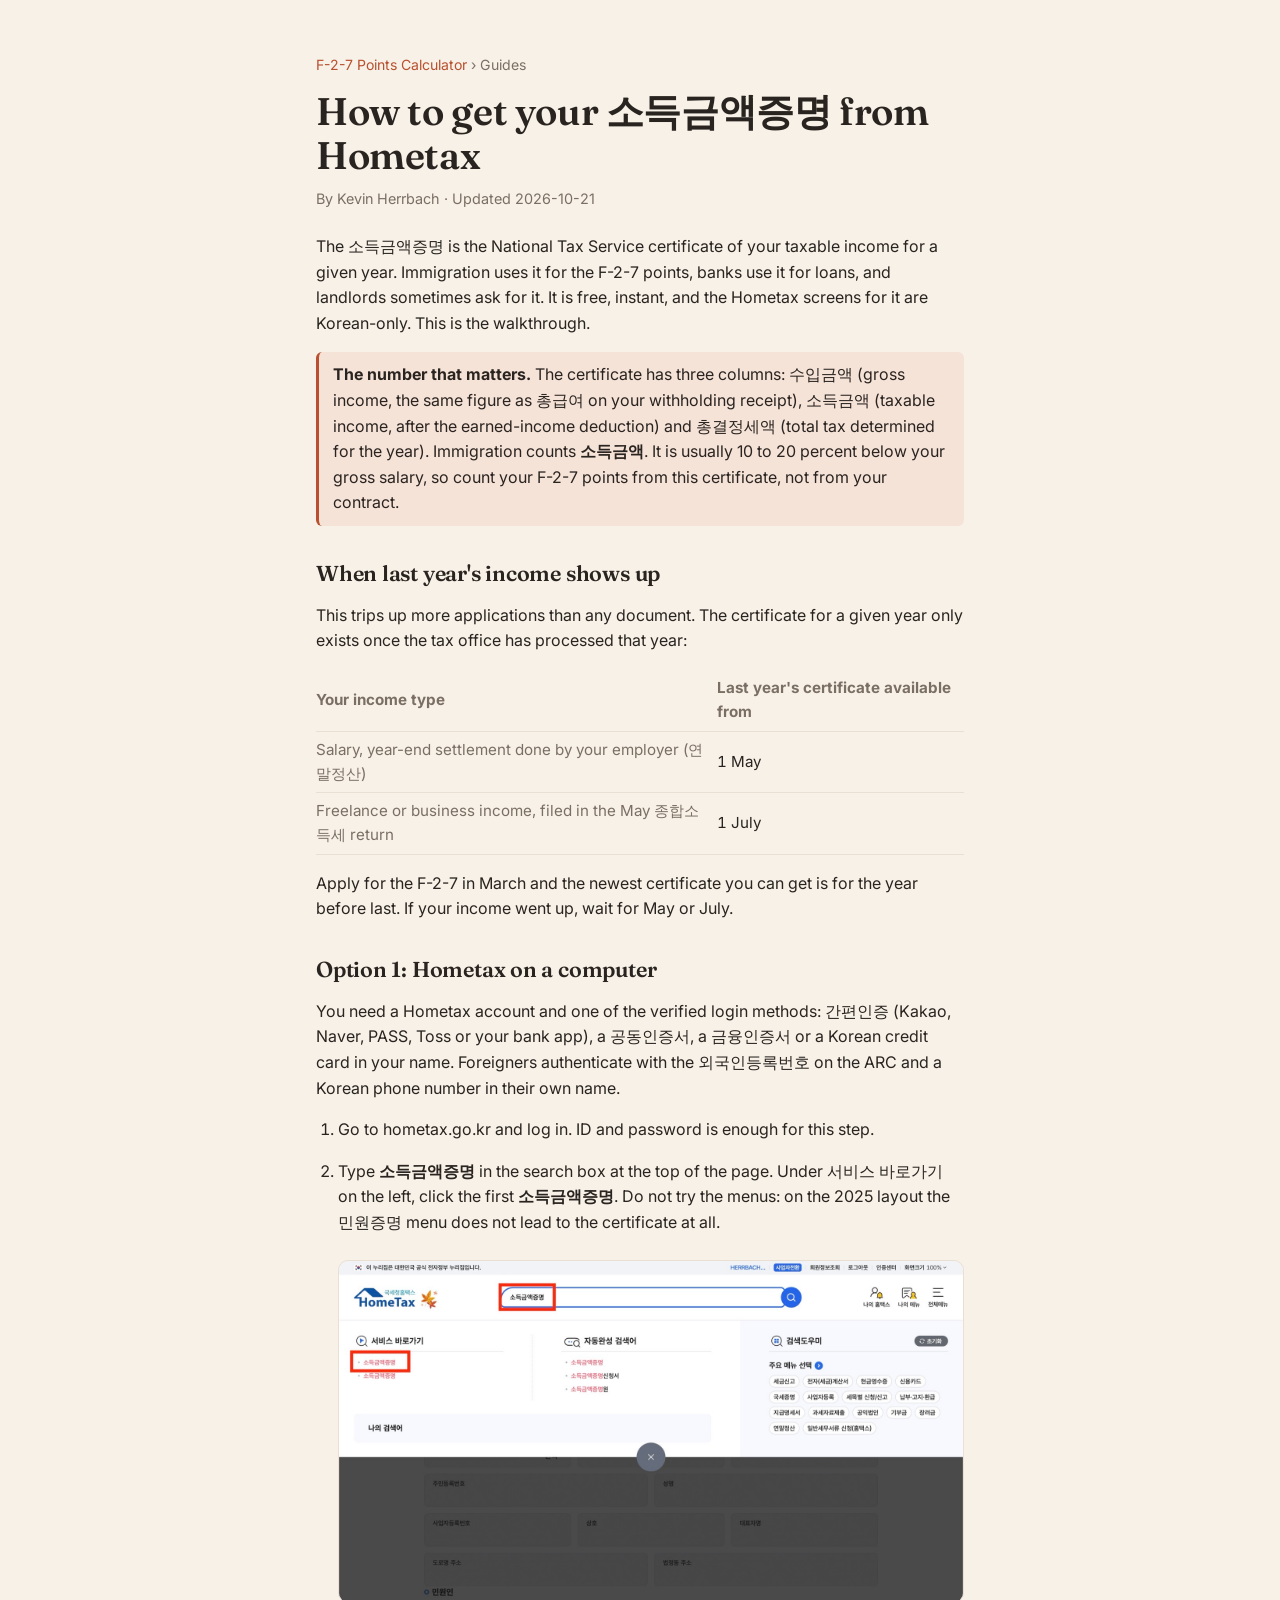
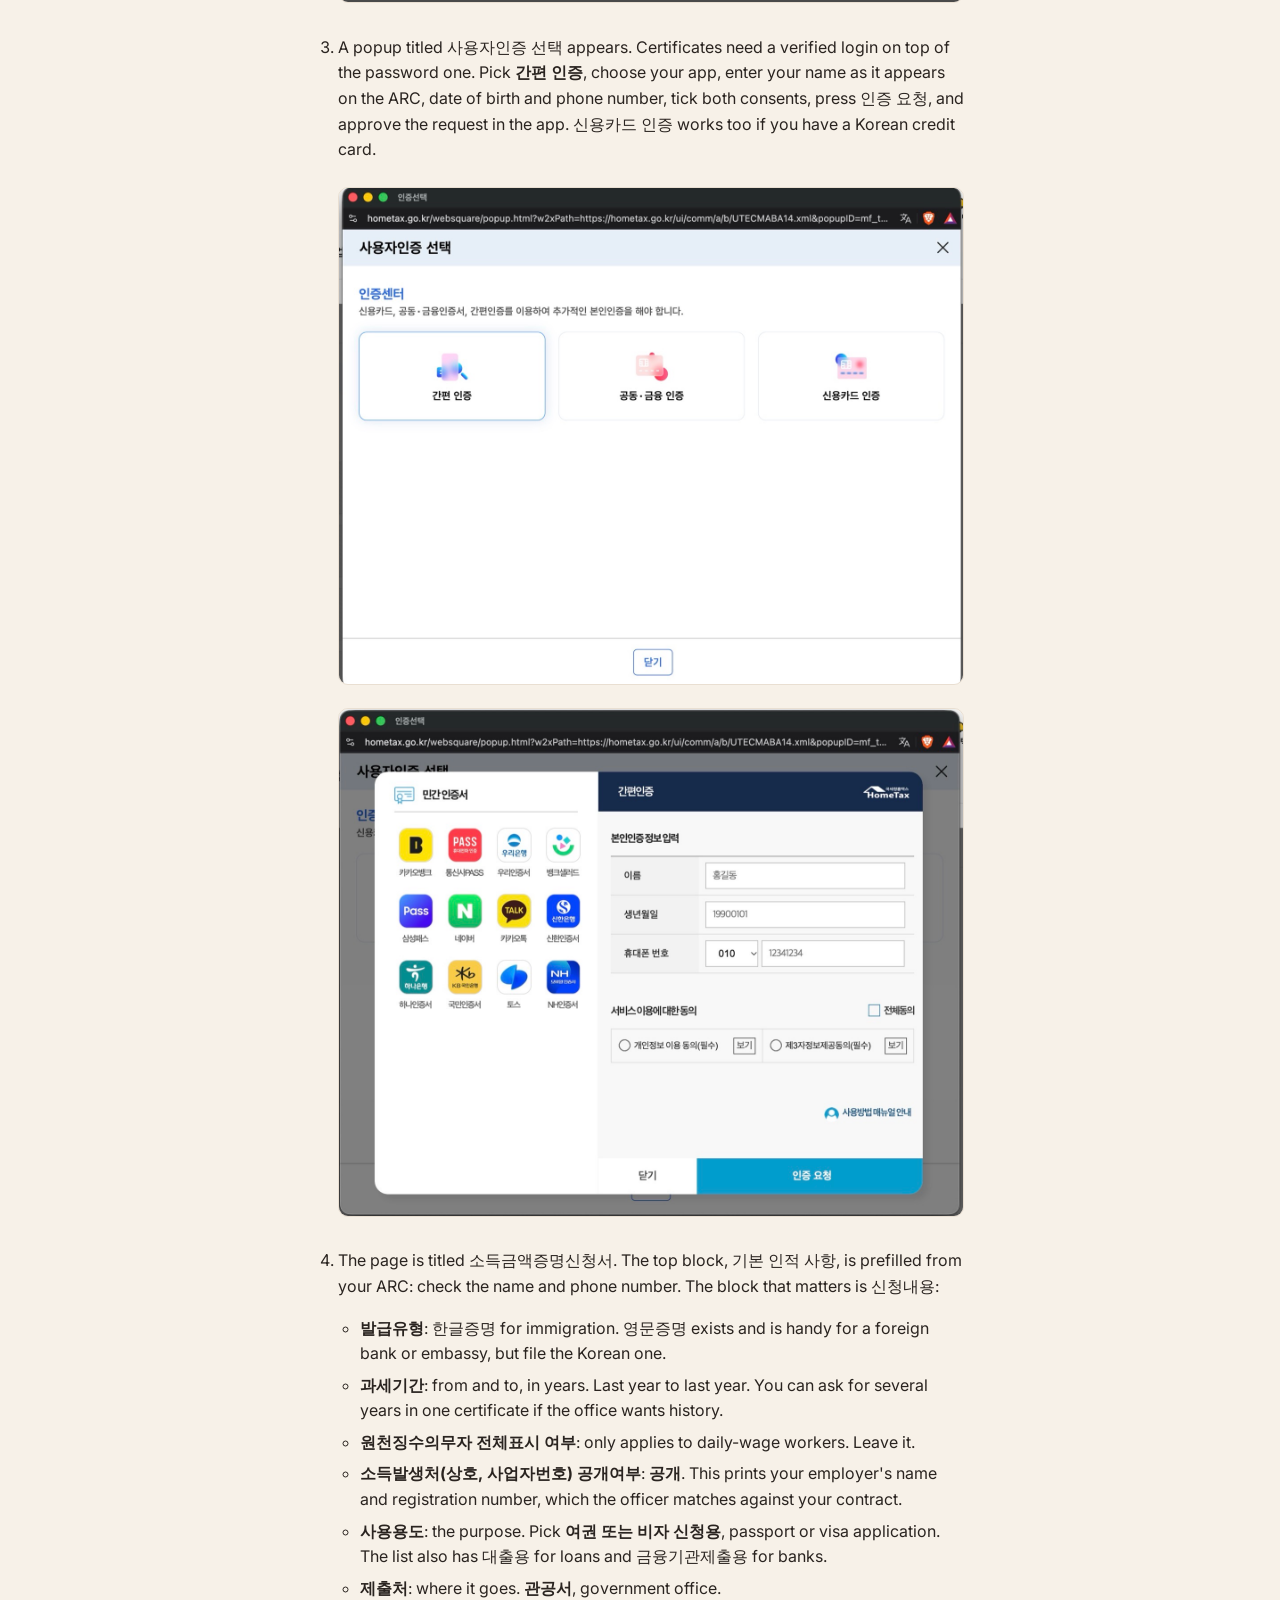
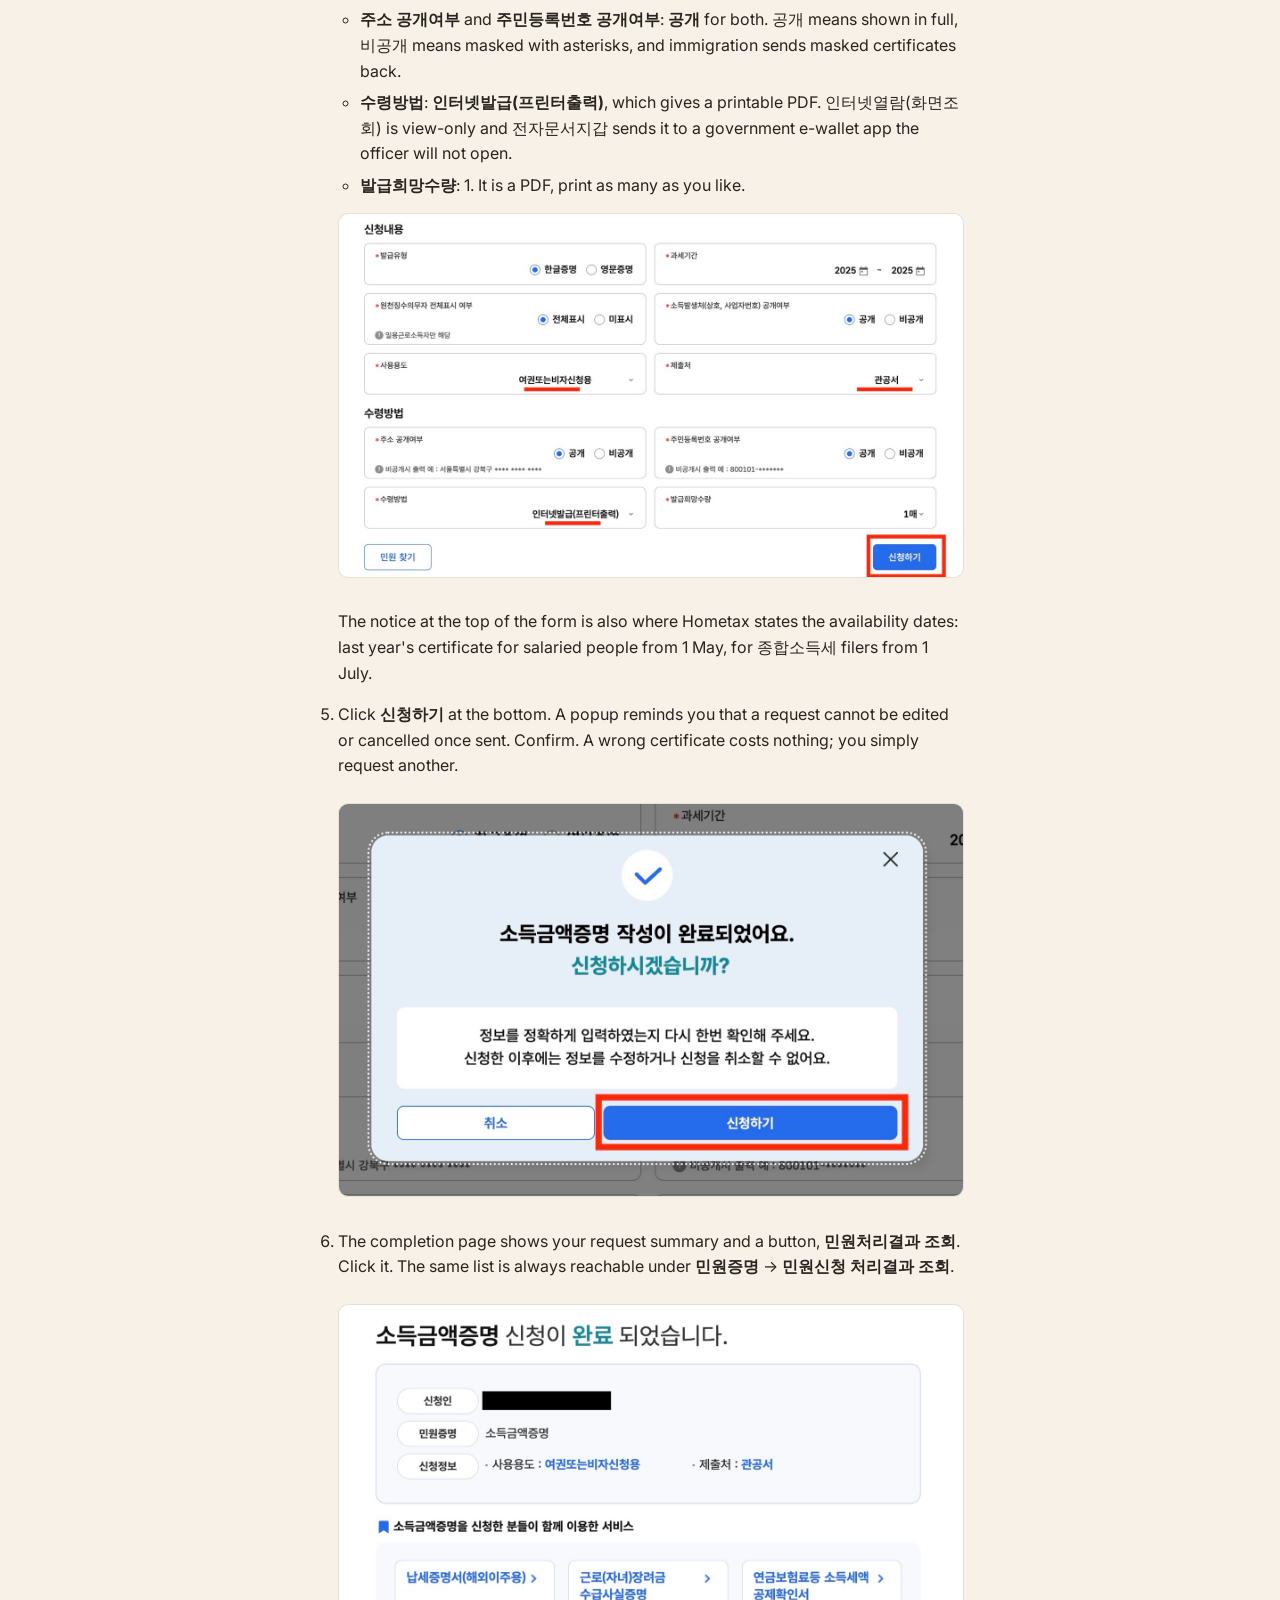
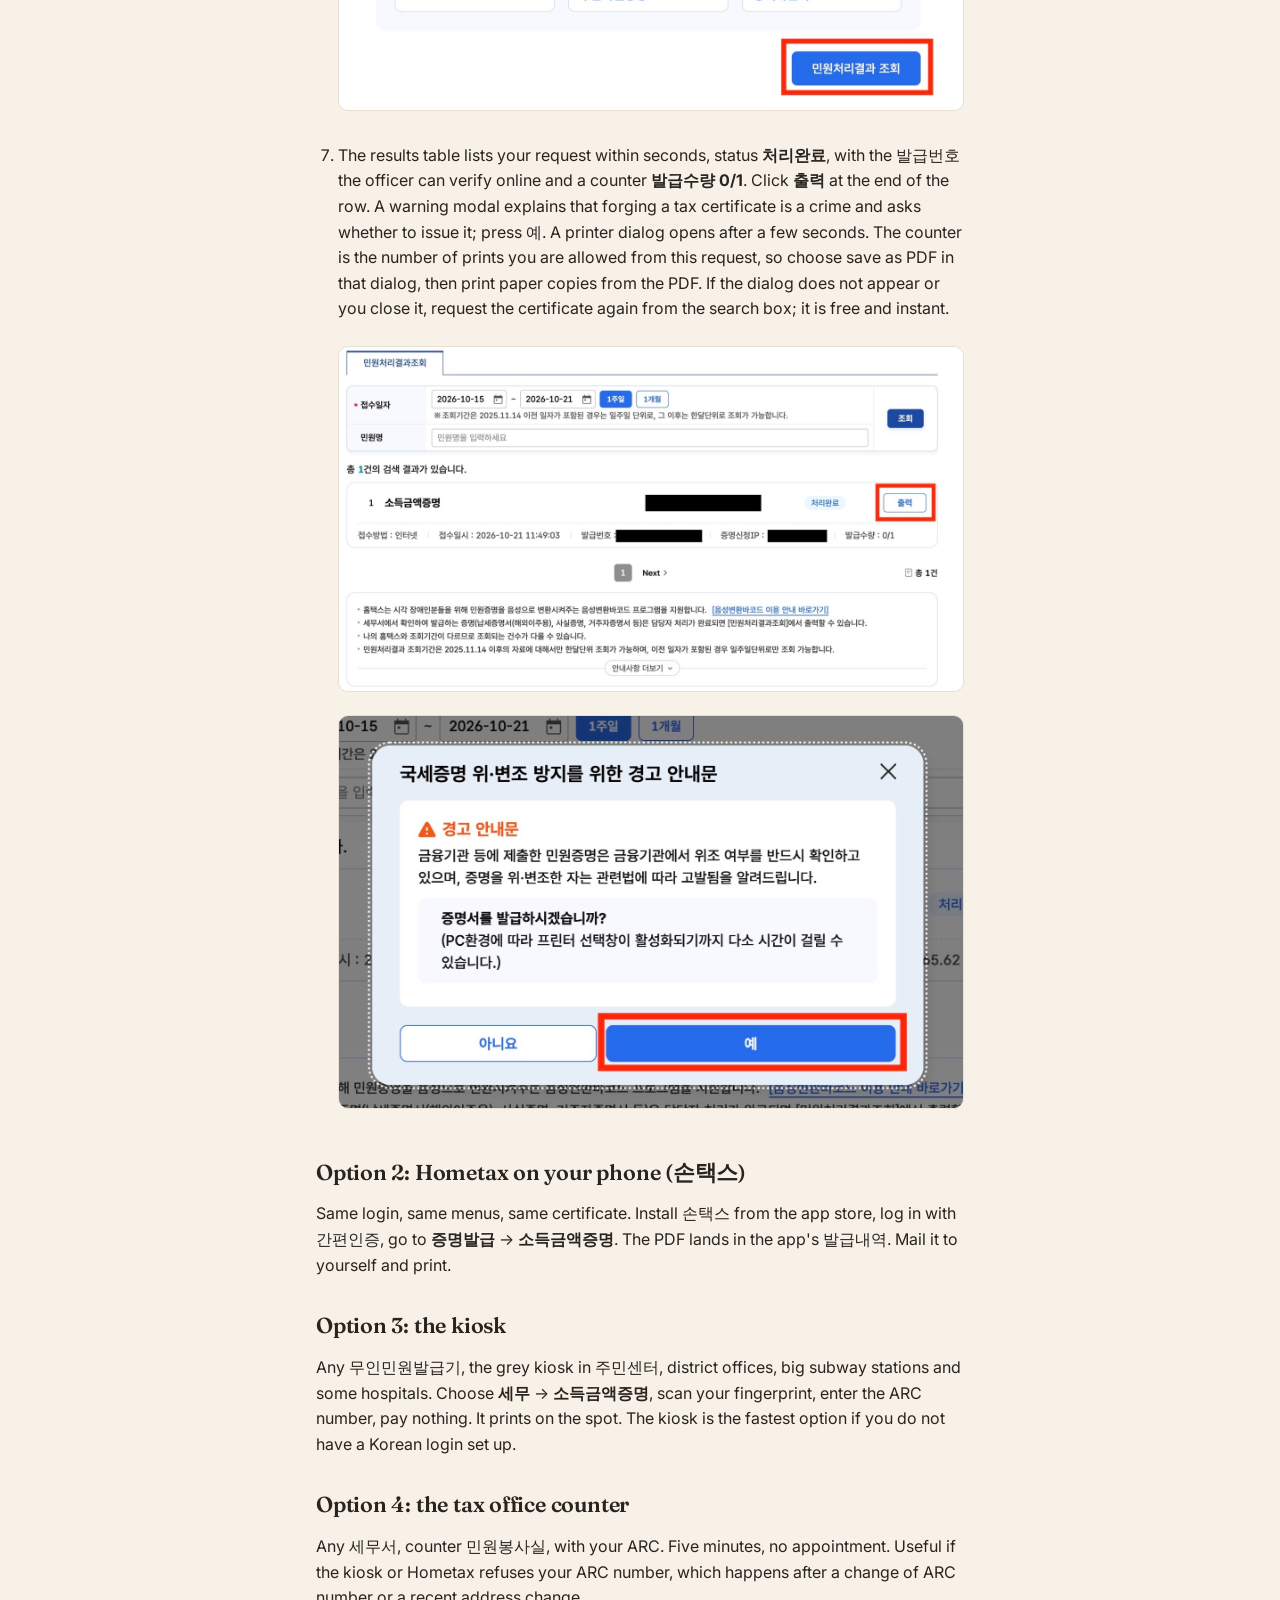
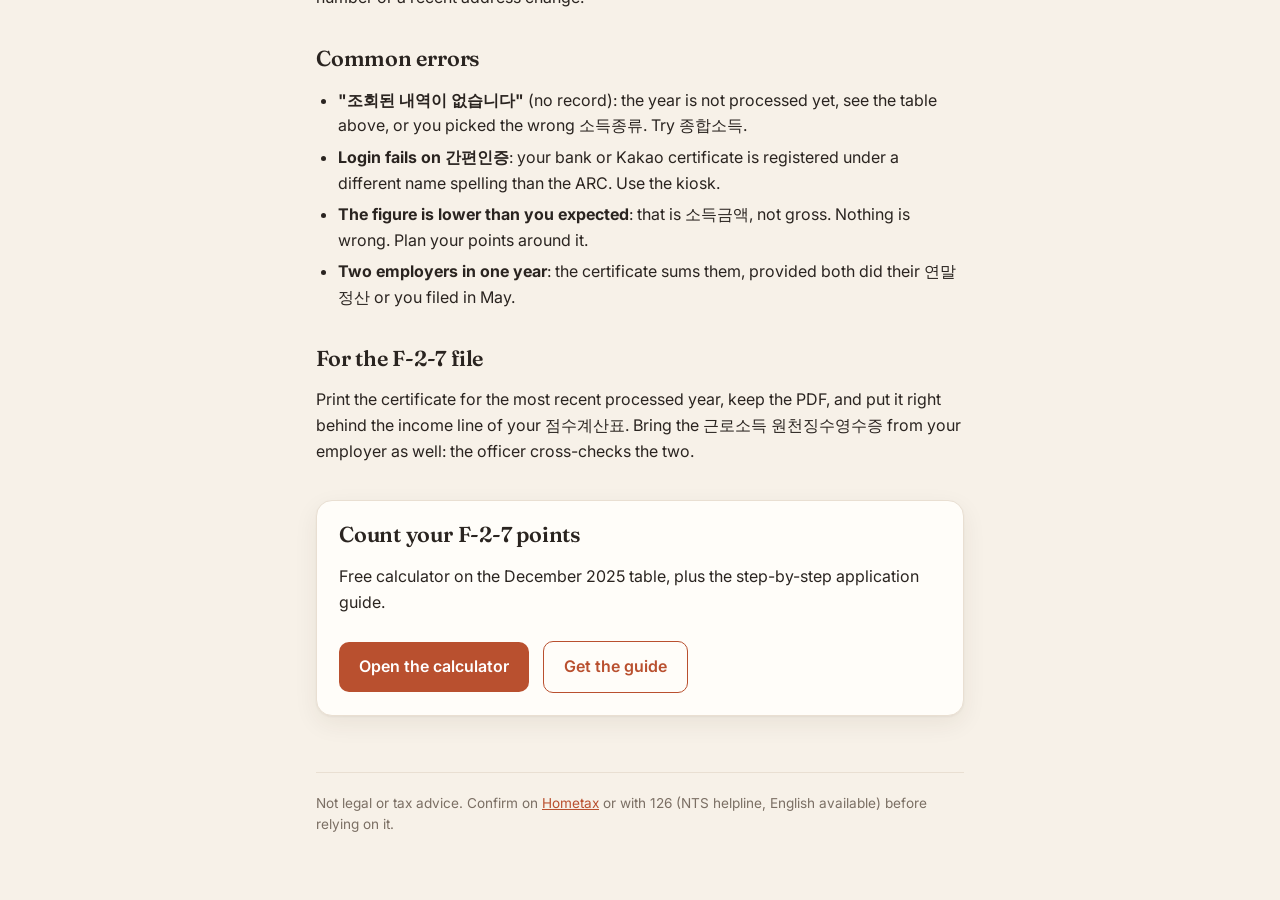
==== commit 93555254: "certificate column labels: 수입금액, 소득금액, 총결정세액" ====
--- a/income-certificate-hometax.html
+++ b/income-certificate-hometax.html
@@ -15,7 +15,7 @@
 <article>
 <h1>How to get your 소득금액증명 from Hometax</h1><p class="byline">By Kevin Herrbach · Updated 2026-10-21</p>
 <p>The 소득금액증명 is the National Tax Service certificate of your taxable income for a given year. Immigration uses it for the F-2-7 points, banks use it for loans, and landlords sometimes ask for it. It is free, instant, and the Hometax screens for it are Korean-only. This is the walkthrough.</p>
-<div class="note"><strong>The number that matters.</strong> The certificate shows two figures: 총급여 (gross salary) and 소득금액 (taxable income, after the earned-income deduction). Immigration counts <strong>소득금액</strong>. It is usually 10 to 20 percent below your gross salary, so count your F-2-7 points from this certificate, not from your contract.</div><h2>When last year&#39;s income shows up</h2>
+<div class="note"><strong>The number that matters.</strong> The certificate has three columns: 수입금액 (gross income, the same figure as 총급여 on your withholding receipt), 소득금액 (taxable income, after the earned-income deduction) and 총결정세액 (total tax determined for the year). Immigration counts <strong>소득금액</strong>. It is usually 10 to 20 percent below your gross salary, so count your F-2-7 points from this certificate, not from your contract.</div><h2>When last year&#39;s income shows up</h2>
 <p>This trips up more applications than any document. The certificate for a given year only exists once the tax office has processed that year:</p>
 <table>
 <thead>
